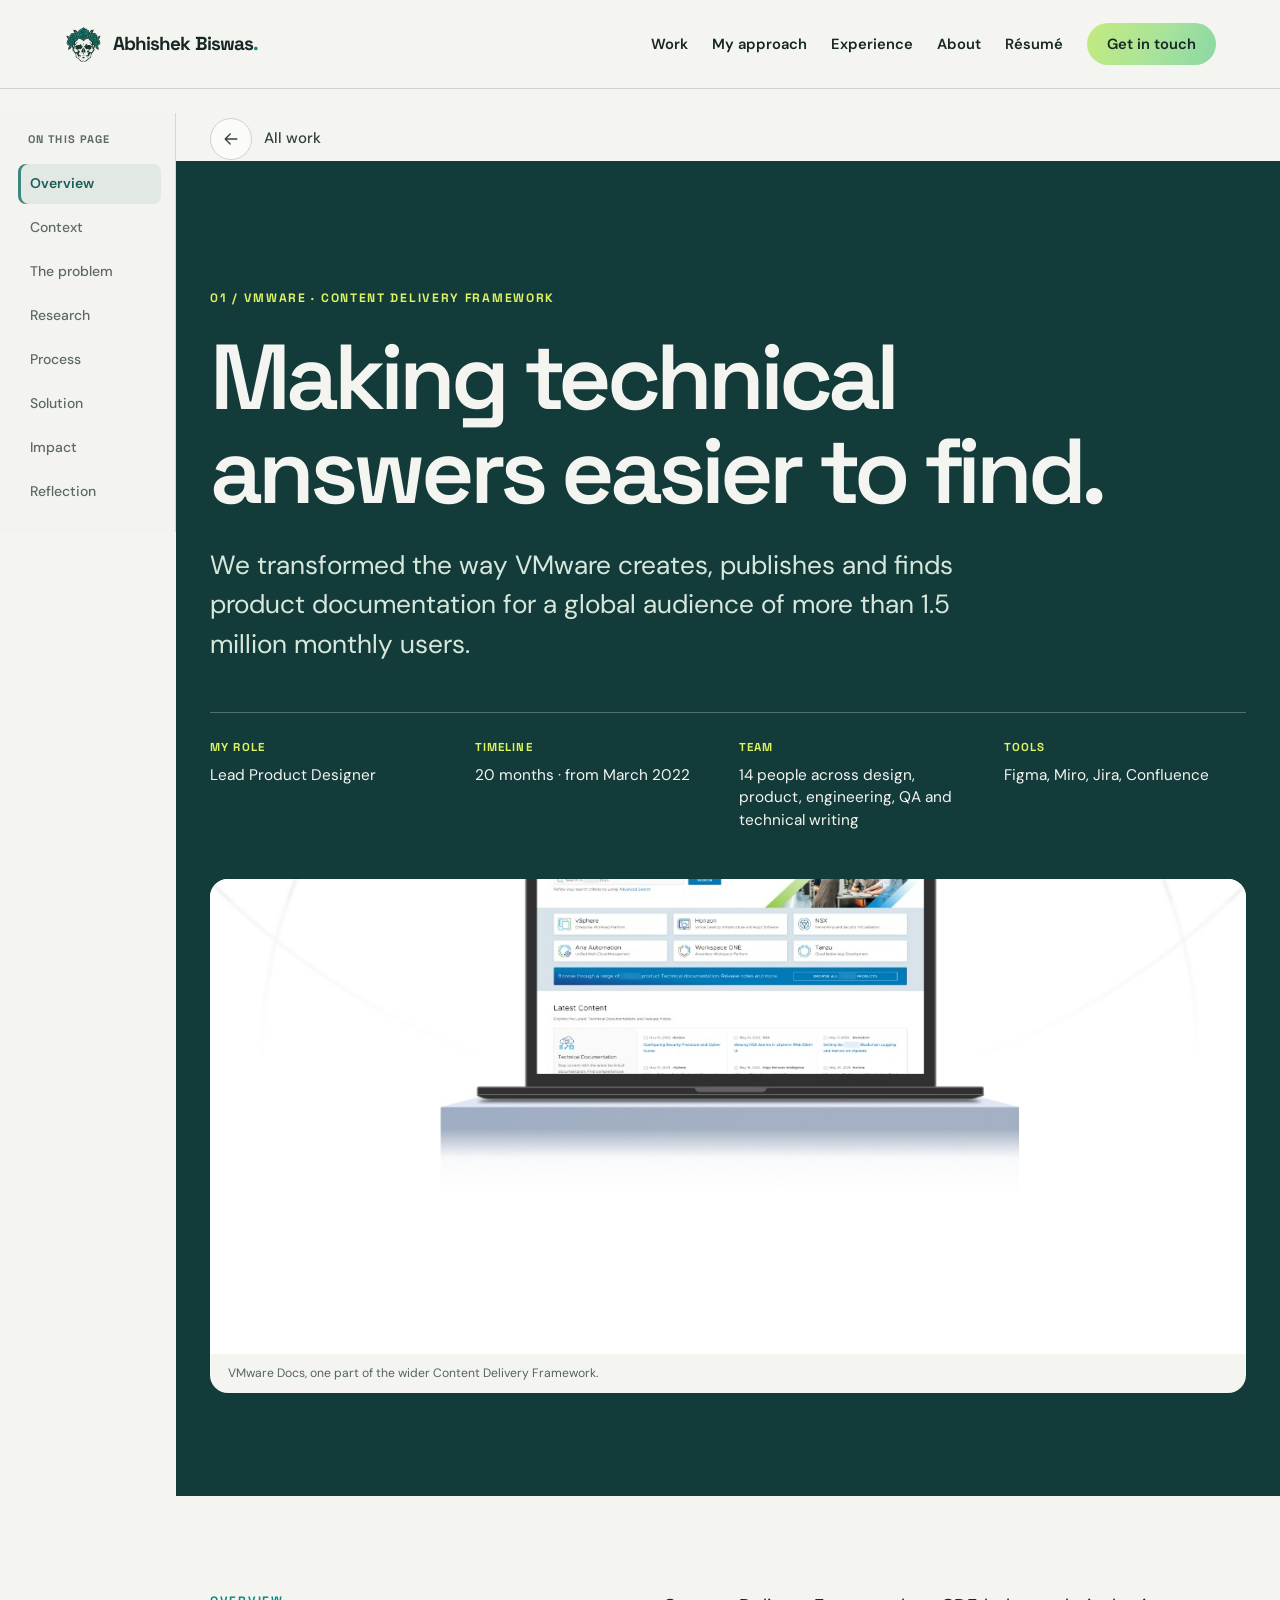
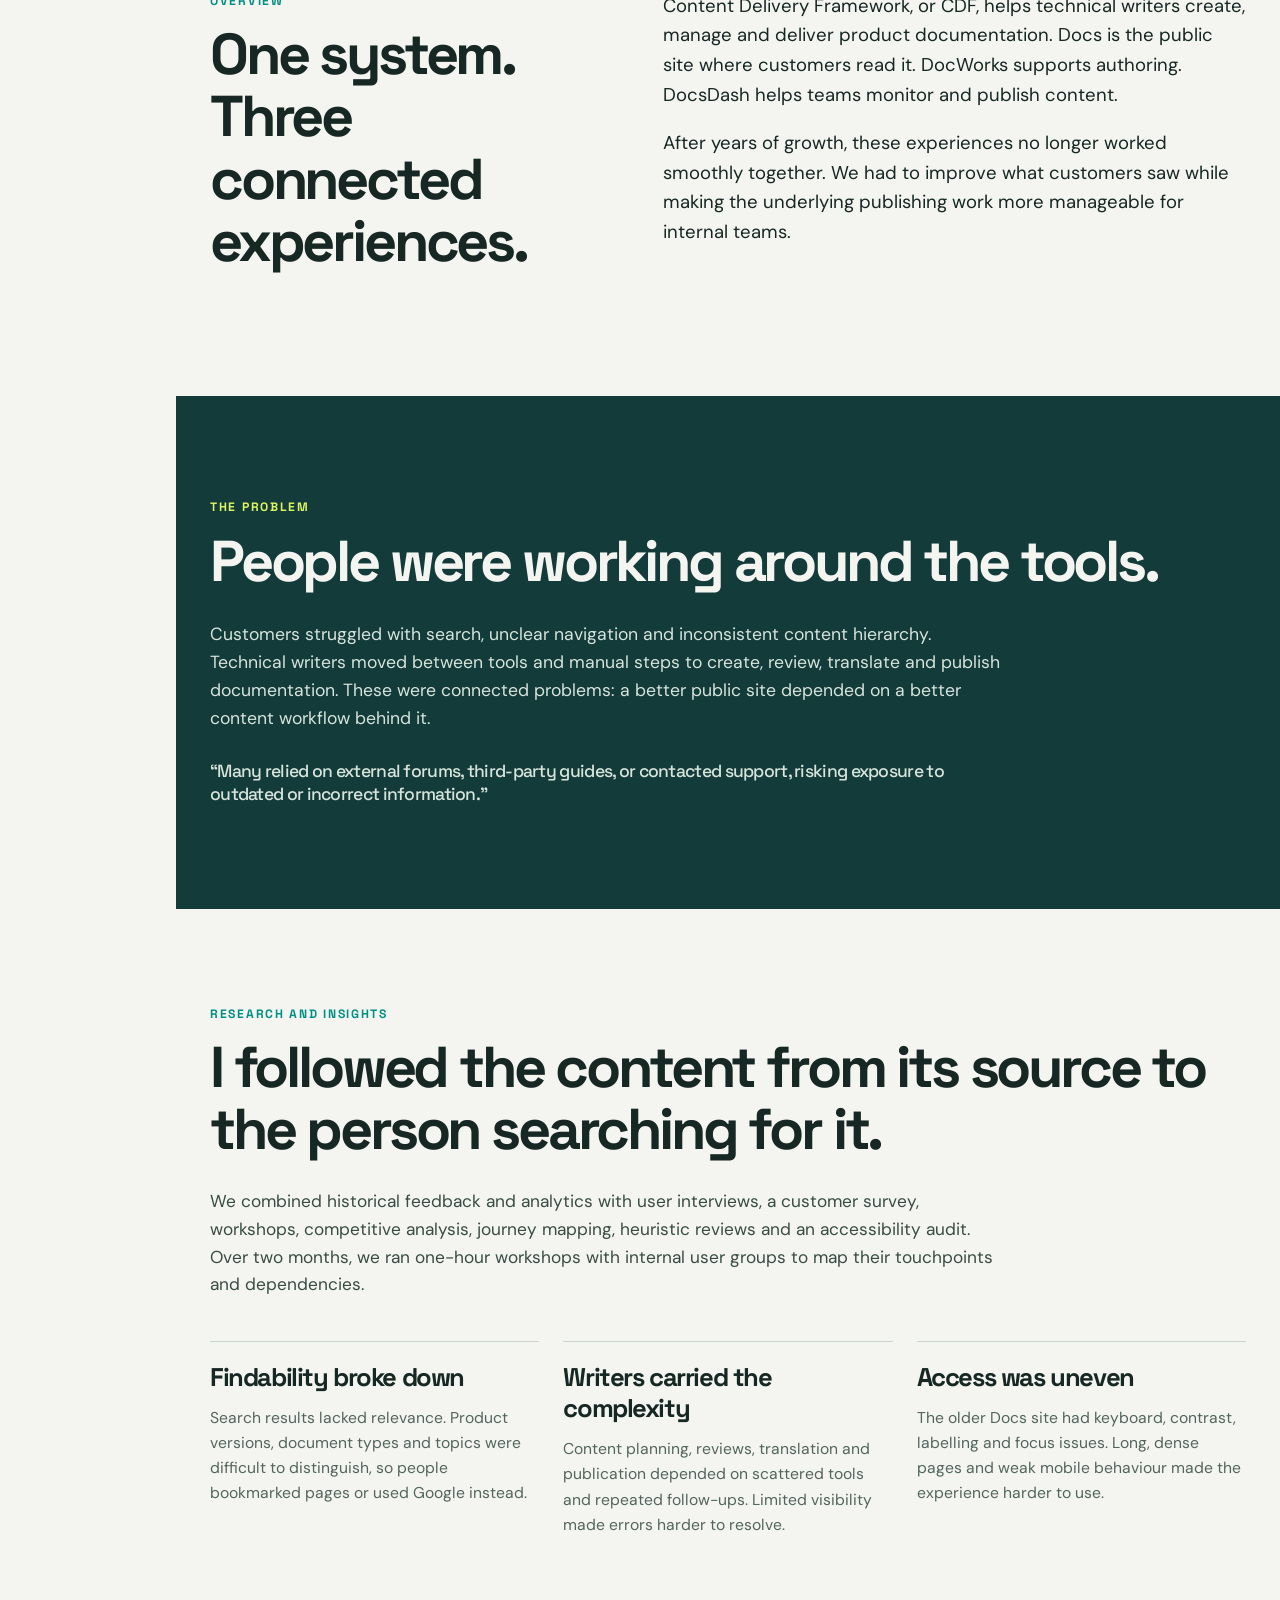
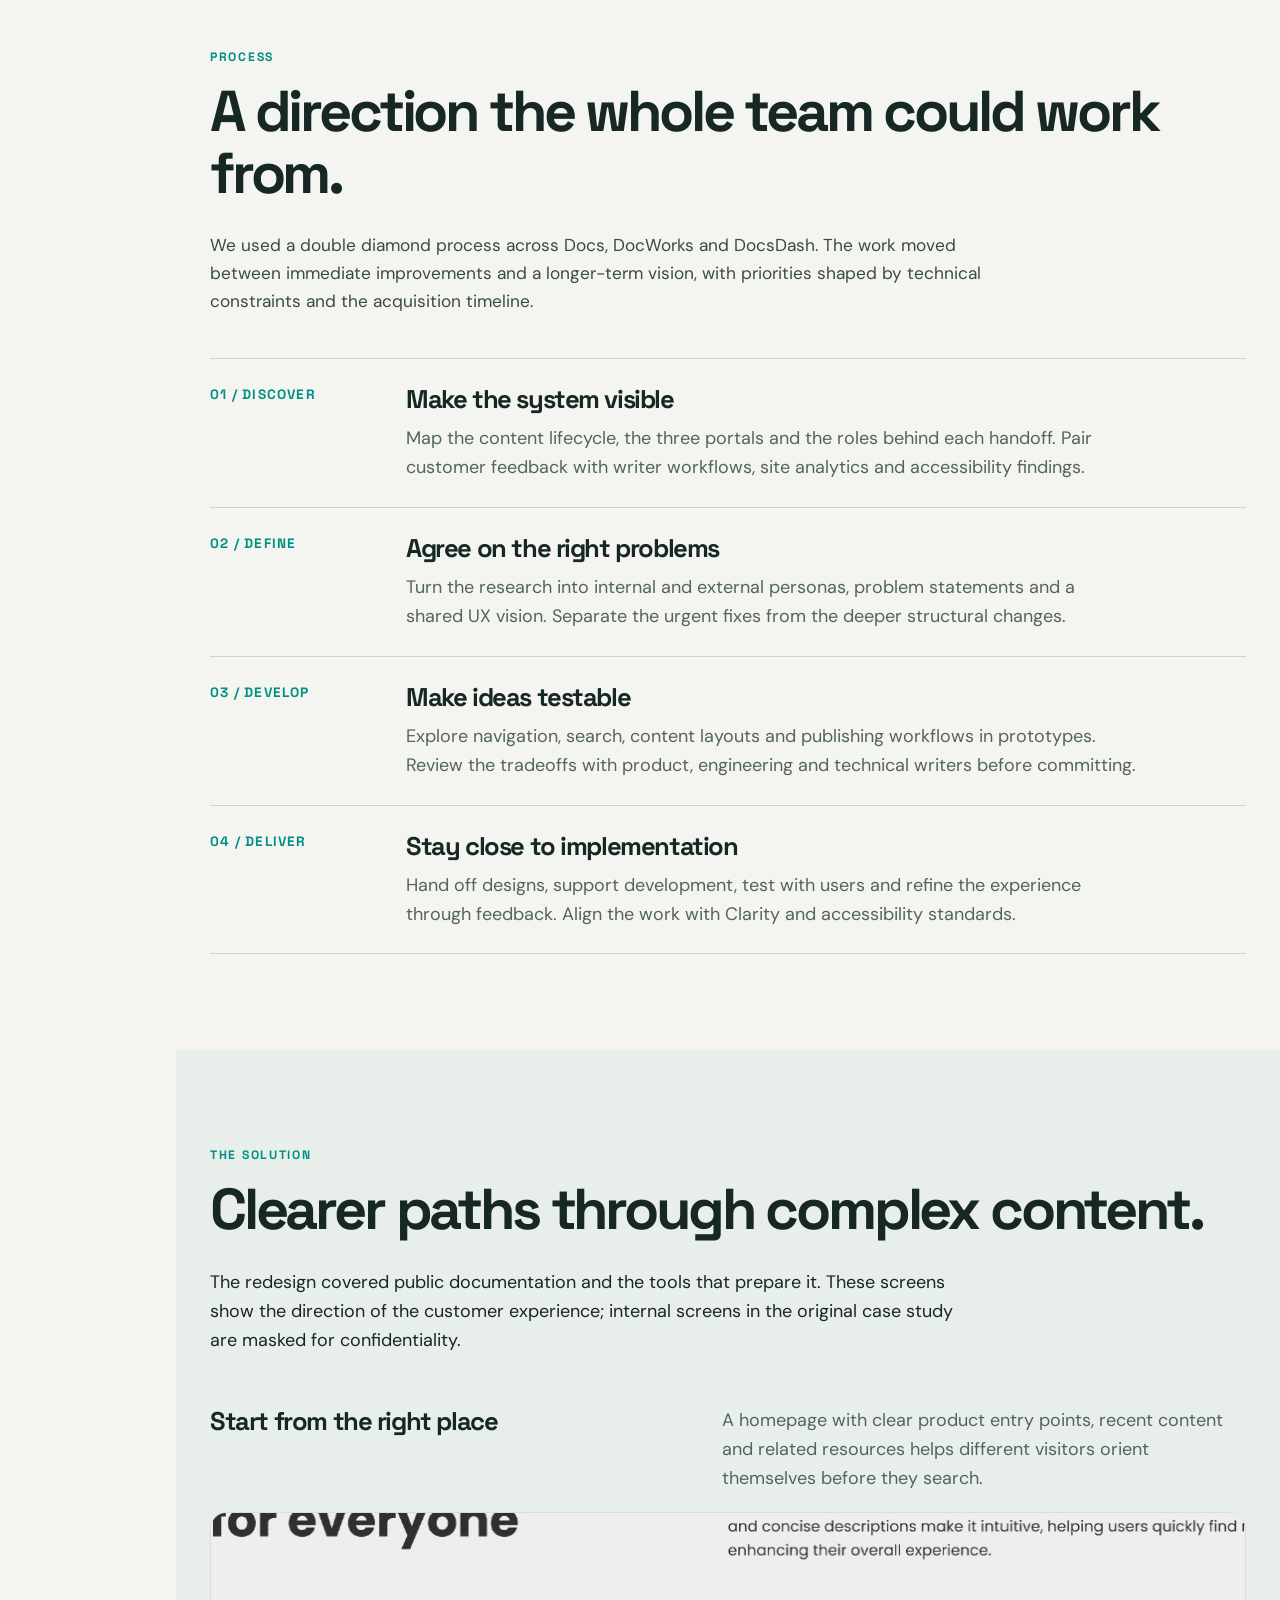
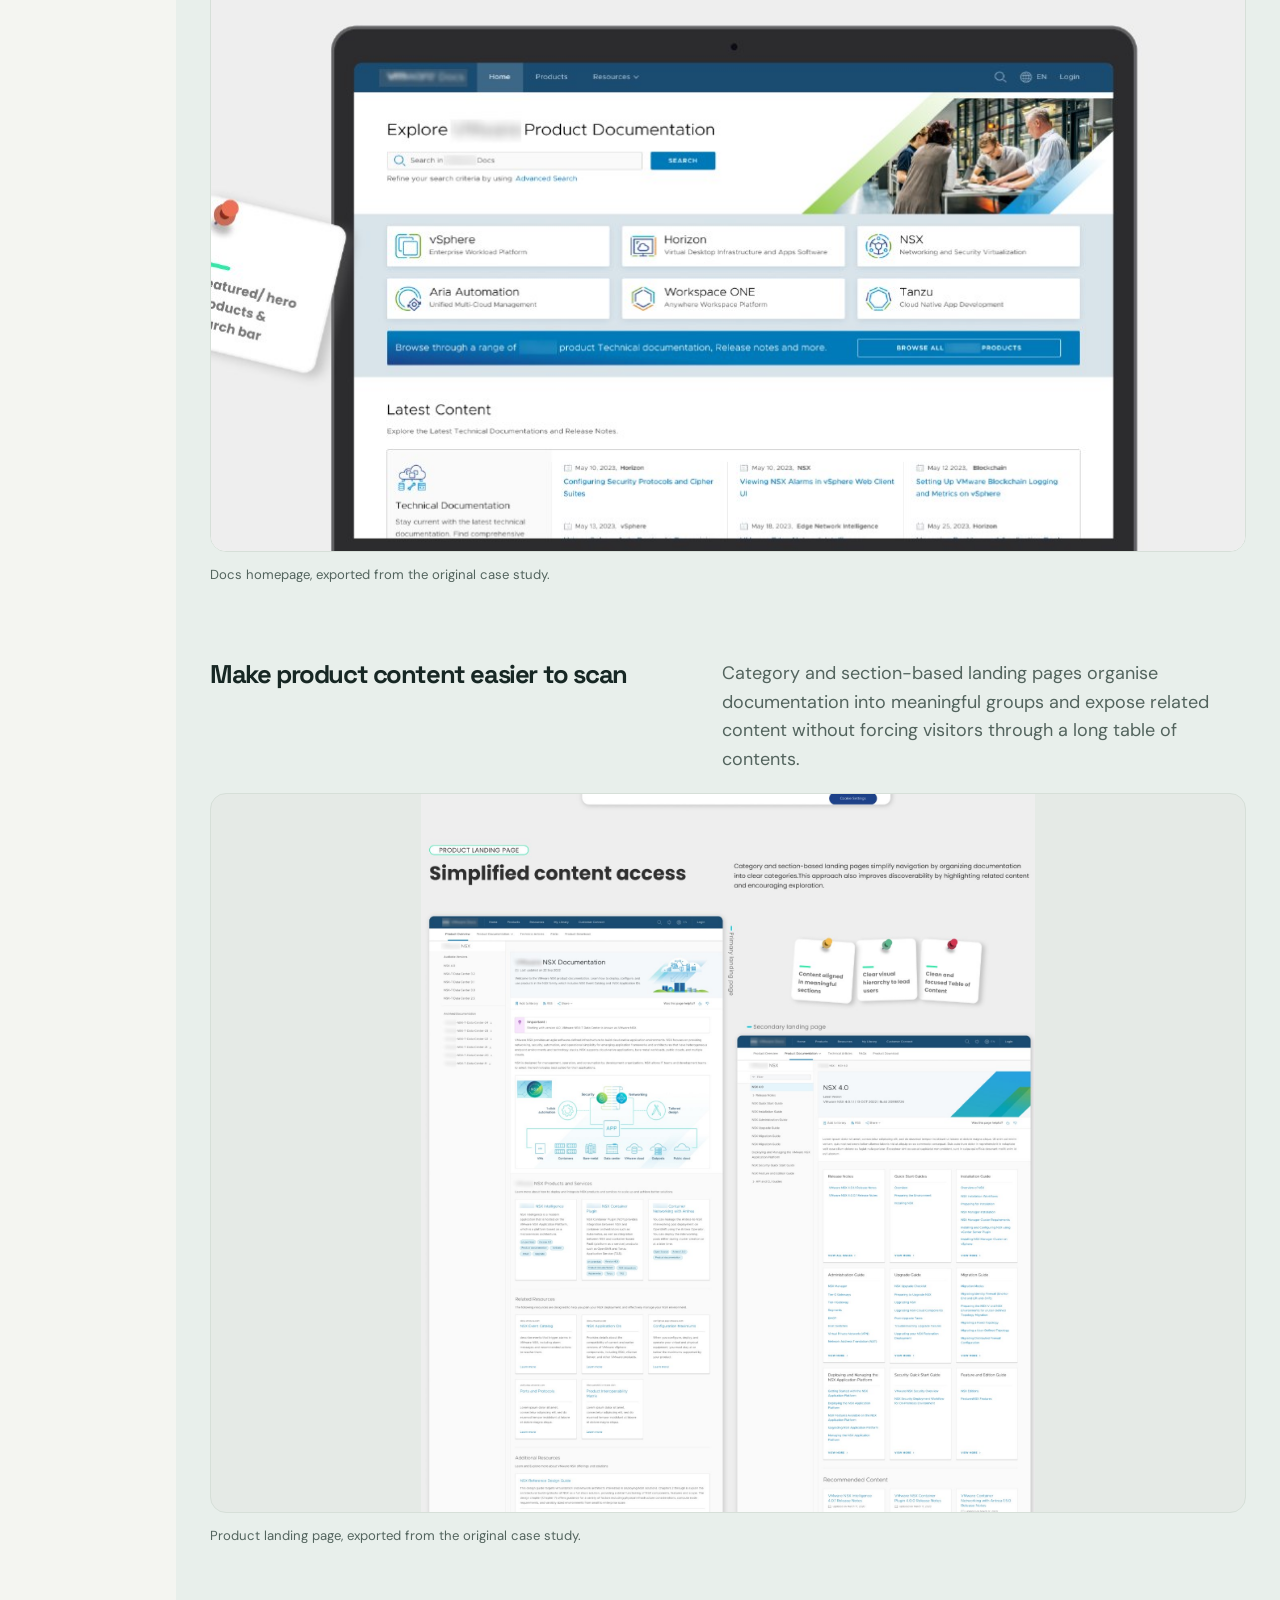
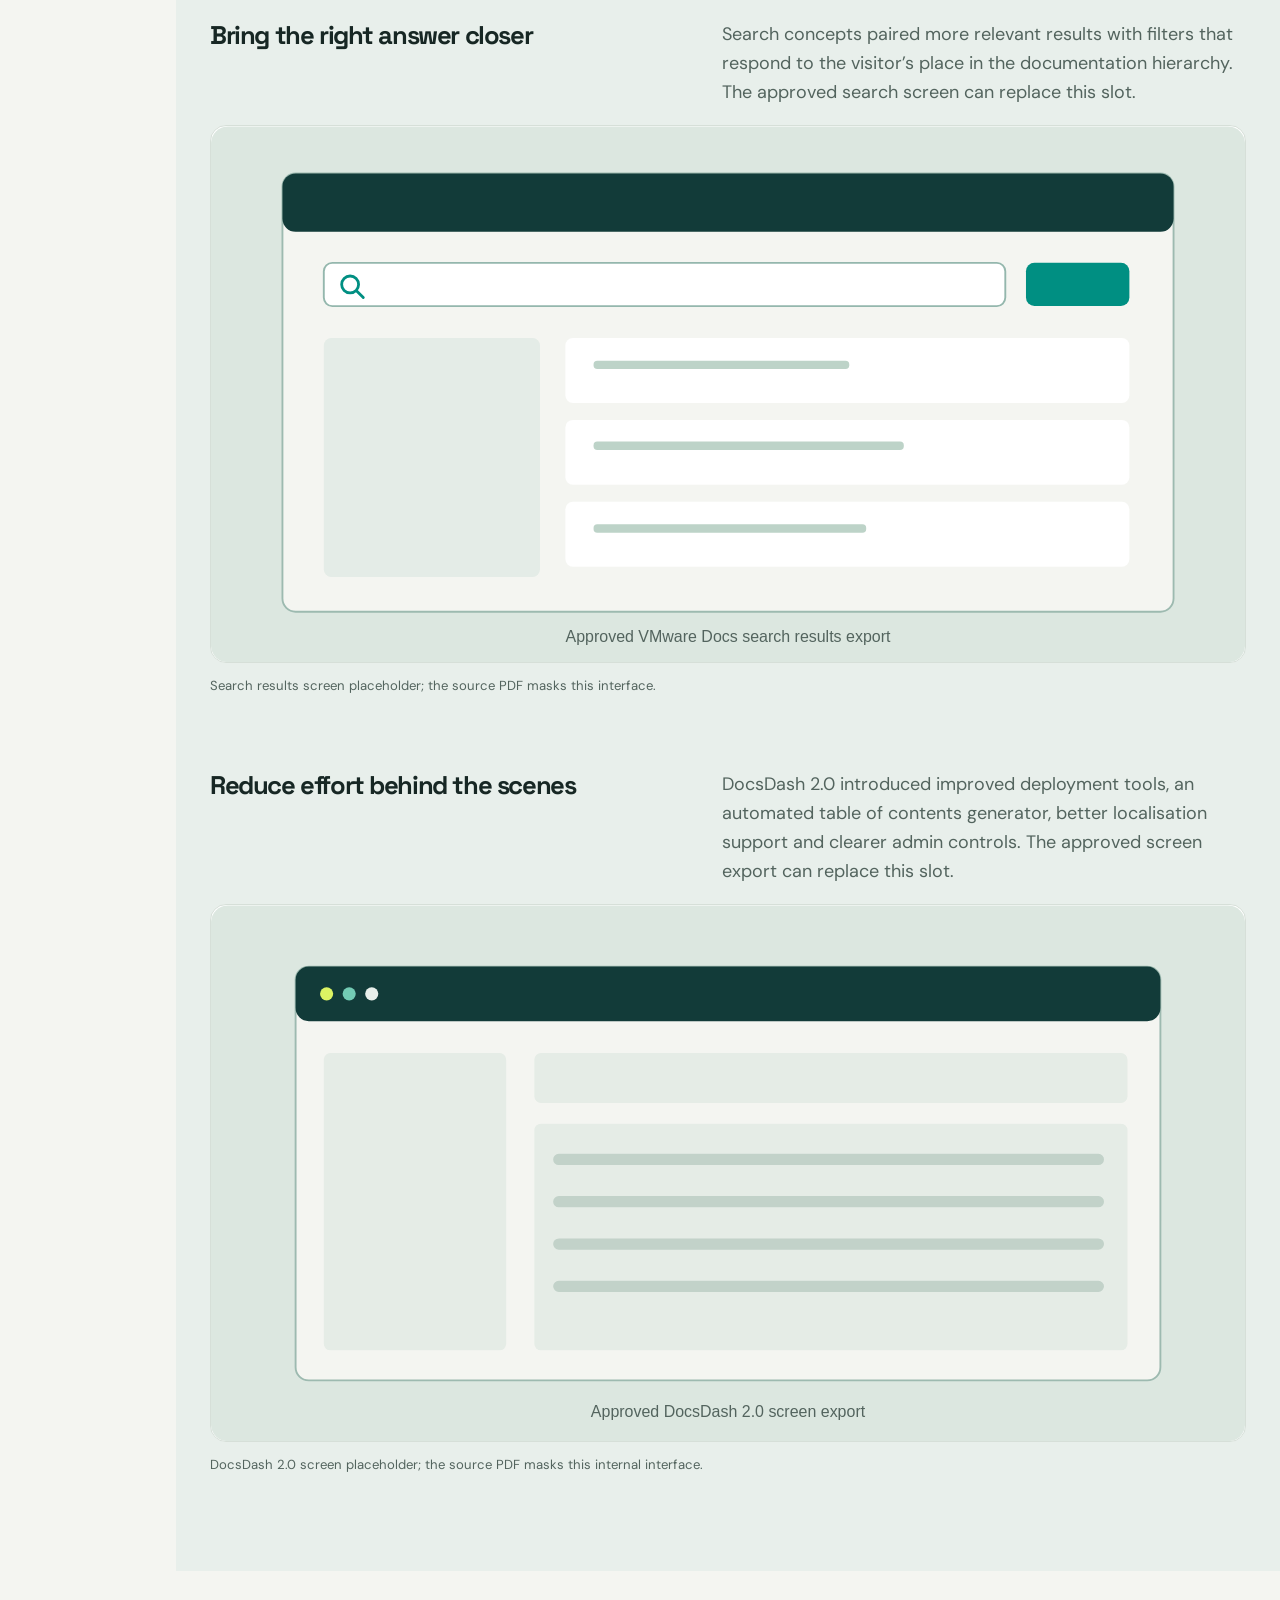
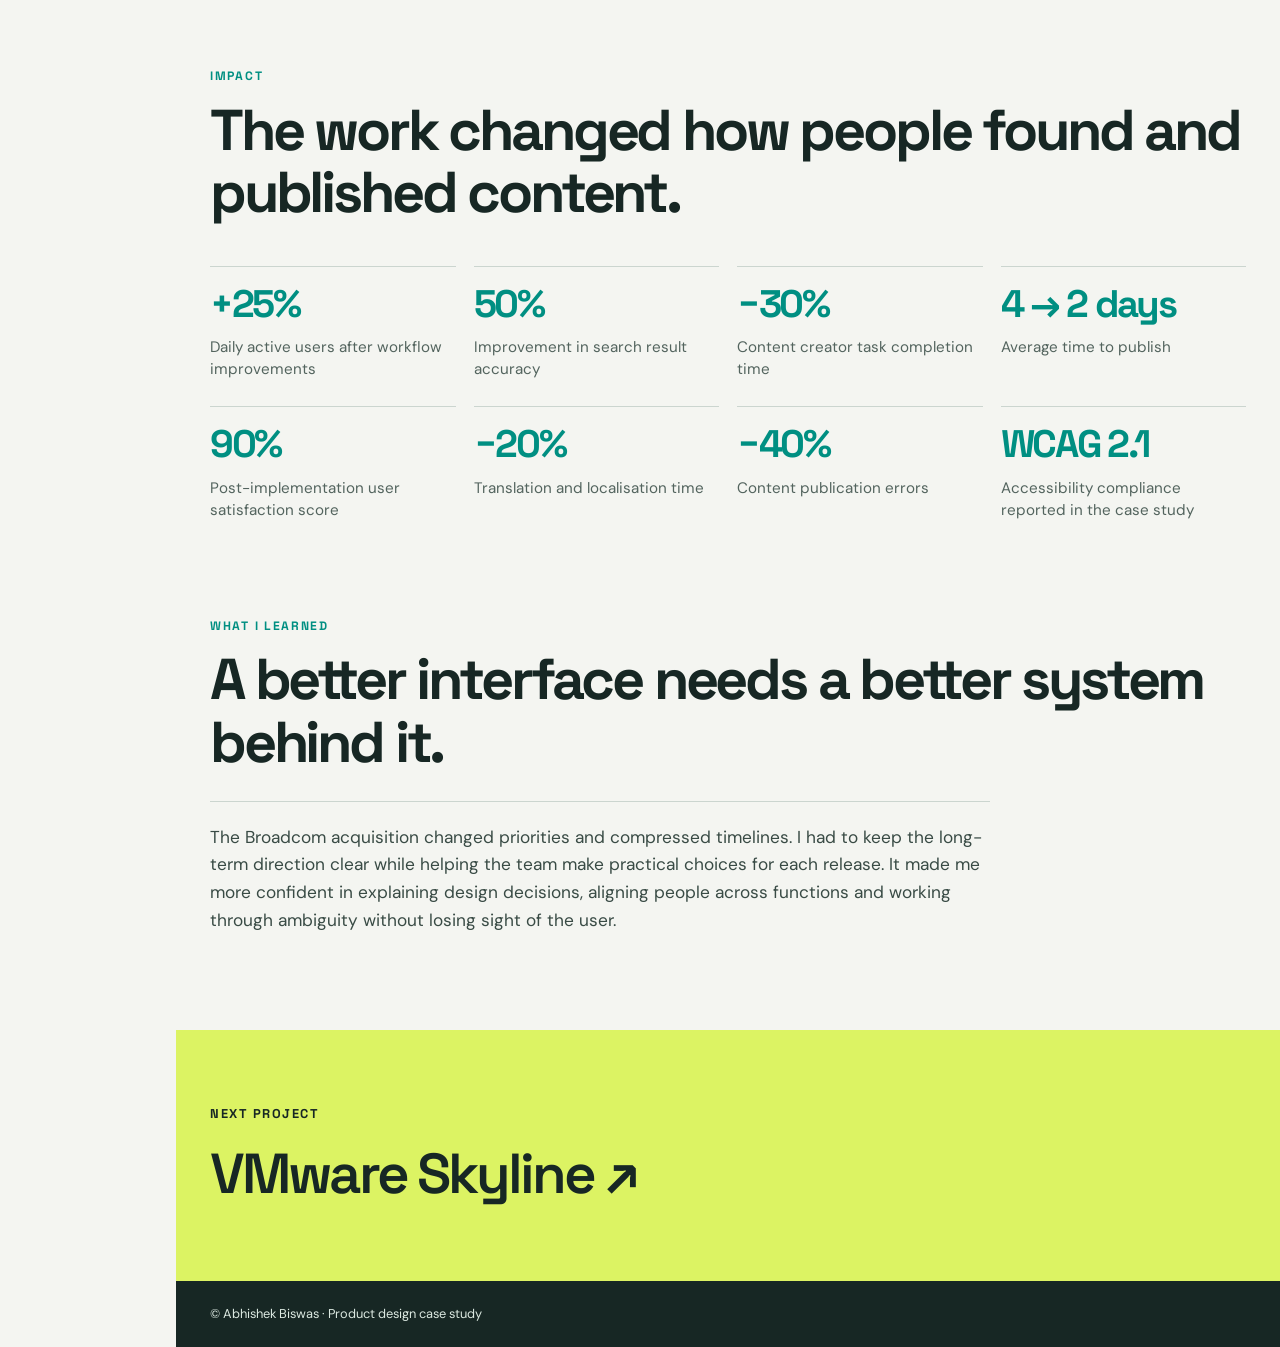
==== 01_VMware_CDF/index.html @ ac3135a7 "hero page steam update" ====
<!doctype html>
<html lang="en">
<head>
  <meta charset="utf-8">
  <meta name="viewport" content="width=device-width, initial-scale=1">
  <meta name="theme-color" content="#123b39">
  <meta name="description" content="Abhishek Biswas's work on VMware's Content Delivery Framework: research, design direction and product experiences for technical documentation.">
  <title>VMware Content Delivery Framework | Abhishek Biswas</title>
  <link rel="preconnect" href="https://fonts.googleapis.com">
  <link rel="preconnect" href="https://fonts.gstatic.com" crossorigin>
  <link href="https://fonts.googleapis.com/css2?family=DM+Sans:wght@400;500;600;700&family=Space+Grotesk:wght@400;500;600;700&display=swap" rel="stylesheet">
  <link rel="stylesheet" href="../shared/base.css">
  <style>
    :root{--text:#172724;--muted:#53645e;--bg:#f4f5f1;--dark:#123b39;--teal:#008f82;--lime:#dcf363;--line:#cbd5cf}
    body{font-family:'DM Sans',sans-serif;color:var(--text)}
    h1,h2,h3,.eyebrow,.meta dt,.metric strong,.next-label{font-family:'Space Grotesk',sans-serif}
    h1,h2,h3{letter-spacing:-.055em}h2{font-size:clamp(2.25rem,4.5vw,4.25rem);line-height:1.08;margin:12px 0 28px}h3{font-size:clamp(1.3rem,2vw,1.65rem);line-height:1.22;margin:0 0 12px}
    a{color:inherit}a:focus-visible{outline:3px solid var(--teal);outline-offset:4px}
    .backbar{position:sticky;top:0;z-index:20;background:rgba(244,245,241,.88);border-bottom:1px solid rgba(23,39,36,.09);backdrop-filter:blur(10px)}
    .backbar .container{height:54px;display:flex;align-items:center}.backbar a{font-size:1.5rem;line-height:1;text-decoration:none;display:inline-grid;place-items:center;width:40px;height:40px;border-radius:50%}.backbar a:hover{background:#e6ebe5}
    .hero{background:var(--dark);color:#f4f5f1;overflow:hidden}.hero .container{padding-top:clamp(74px,10vw,136px);padding-bottom:clamp(64px,8vw,110px)}
    .eyebrow{display:block;color:var(--teal);font-size:.76rem;font-weight:700;letter-spacing:.14em;text-transform:uppercase}.hero .eyebrow{color:var(--lime)}
    .hero h1{font-size:clamp(3.1rem,7.2vw,6.6rem);line-height:1.02;max-width:1000px;margin:22px 0 28px;font-weight:600}
    .hero .lead{font-size:clamp(1.2rem,2.2vw,1.65rem);line-height:1.48;max-width:780px;color:#d7e7dc;margin-bottom:48px}
    .meta{display:grid;grid-template-columns:repeat(4,minmax(0,1fr));gap:22px;border-top:1px solid rgba(244,245,241,.28);padding-top:25px;margin:0 0 48px}
    .meta div{min-width:0}.meta dt{font-size:.72rem;font-weight:700;letter-spacing:.1em;text-transform:uppercase;color:var(--lime);margin-bottom:8px}.meta dd{margin:0;font-size:.96rem;line-height:1.45;color:#f4f5f1}
    .hero-image{margin:0;background:#f4f5f1;border-radius:18px;overflow:hidden}.hero-image img{width:100%;max-height:475px;object-fit:cover;object-position:center 45%}.hero-image figcaption{color:var(--muted);padding:10px 18px;font-size:.76rem}
    .section{padding:0;margin:96px 0}.section + .section{margin-top:96px}.section .container>*:last-child{margin-bottom:0}
    .intro-grid{display:grid;grid-template-columns:minmax(0,1fr) minmax(0,1.55fr);gap:clamp(28px,6vw,90px)}.intro-grid p{font-size:1.16rem;max-width:650px}
    .section-copy{max-width:790px}.section-copy p{font-size:1.08rem;color:#394b45}.section-copy p:last-child{margin-bottom:0}
    .focus-list{display:grid;grid-template-columns:repeat(3,minmax(0,1fr));gap:16px;list-style:none;padding:0;margin:38px 0 0}.focus-list li{border-top:1px solid var(--teal);padding-top:19px;max-width:330px}.focus-list strong{display:block;font-family:'Space Grotesk',sans-serif;font-size:1.1rem;line-height:1.3;margin-bottom:9px}.focus-list span{font-size:.96rem;color:var(--muted)}
    .dark-band{background:var(--dark);color:#f4f5f1}.dark-band .container{padding-top:clamp(72px,8vw,110px);padding-bottom:clamp(72px,8vw,110px)}.dark-band .eyebrow{color:var(--lime)}.dark-band p{color:#d6e4dc;max-width:800px;font-size:1.1rem}
    .quote{font-family:'Space Grotesk',sans-serif;font-size:clamp(1.6rem,3vw,2.5rem);font-weight:500;line-height:1.3;letter-spacing:-.04em;max-width:890px;margin:28px 0 0}
    .research-grid{display:grid;grid-template-columns:repeat(3,minmax(0,1fr));gap:24px;margin-top:42px}.research-grid article{border-top:1px solid var(--line);padding-top:20px}.research-grid p{font-size:.98rem;color:var(--muted)}
    .process-list{list-style:none;padding:0;margin:43px 0 0;border-top:1px solid var(--line)}.process-list li{display:grid;grid-template-columns:170px minmax(0,1fr);gap:26px;padding:25px 0;border-bottom:1px solid var(--line)}.process-list .phase{font-family:'Space Grotesk',sans-serif;font-size:.85rem;font-weight:700;color:var(--teal);text-transform:uppercase;letter-spacing:.09em}.process-list h3{margin-bottom:9px}.process-list p{color:var(--muted);max-width:730px;margin:0}
    .solution{background:#e8efeb;padding:96px 0;margin:96px 0}.solution .container>*:last-child{margin-bottom:0}.solution-intro{max-width:760px}
    .screen{margin:52px 0 0}.screen + .screen{margin-top:74px}.screen img{width:100%;border-radius:16px;border:1px solid #d6dfd8;background:#fff}.screen .screen-copy{display:grid;grid-template-columns:minmax(0,1fr) minmax(0,1.1fr);gap:36px;align-items:start;margin-bottom:19px}.screen .screen-copy p{color:var(--muted);margin:0}.screen figcaption{font-size:.82rem;color:var(--muted);margin-top:12px}.screen .screen-art{max-height:640px;object-fit:cover;object-position:center top}.screen .screen-art.tall{max-height:720px;object-fit:contain;background:#e5eae6}
    .metrics{display:grid;grid-template-columns:repeat(4,minmax(0,1fr));gap:26px 18px;margin:43px 0 0}.metric{border-top:1px solid var(--line);padding-top:18px}.metric strong{display:block;font-size:clamp(2rem,3vw,3rem);line-height:1;color:var(--teal);letter-spacing:-.06em;margin-bottom:13px}.metric span{display:block;font-size:.95rem;line-height:1.45;color:var(--muted)}
    .learning{border-top:1px solid var(--line);padding-top:22px;max-width:780px}.learning p{font-size:1.08rem;color:#394b45}
    .next{background:var(--lime);margin-top:96px}.next .container{padding-top:68px;padding-bottom:74px}.next-label{font-size:.8rem;letter-spacing:.12em;text-transform:uppercase;font-weight:700}.next a{display:inline-block;font-family:'Space Grotesk',sans-serif;font-size:clamp(2rem,4.4vw,4rem);font-weight:600;line-height:1.15;letter-spacing:-.055em;text-decoration:none;margin-top:15px}.next a:hover{text-decoration:underline;text-decoration-thickness:2px;text-underline-offset:7px}
    footer{background:var(--text);color:#dce9e1;font-size:.8rem}footer .container{padding-top:23px;padding-bottom:23px}
    @media(max-width:700px){.meta{grid-template-columns:repeat(2,minmax(0,1fr));gap:23px 16px}.intro-grid,.screen .screen-copy{grid-template-columns:1fr;gap:10px}.focus-list,.research-grid,.metrics{grid-template-columns:1fr 1fr}.section,.section + .section{margin:56px 0}.solution{padding:56px 0;margin:56px 0}.screen{margin-top:36px}.screen + .screen{margin-top:56px}.process-list li{grid-template-columns:1fr;gap:5px}.next{margin-top:56px}}
    @media(max-width:480px){.meta,.focus-list,.research-grid,.metrics{grid-template-columns:1fr}.hero h1{font-size:clamp(2.75rem,13vw,4rem)}.hero-image img{height:280px;object-fit:cover}.screen .screen-art,.screen .screen-art.tall{max-height:540px;object-fit:contain}.screen figcaption{line-height:1.45}}
  </style>
<link rel="stylesheet" href="../shared/navigation.css">
<script src="../shared/navigation.js" defer></script>
<link rel="stylesheet" href="../shared/case-navigation.css?v=158">
<script src="../shared/case-navigation.js?v=158" defer></script>
</head>
<body class="has-case-navigation">
  <header class="portfolio-header"><div class="portfolio-header-inner"><a class="portfolio-brand" href="../index.html" aria-label="Abhishek Biswas, home"><img src="../brand-mark.svg?v=2" alt="" width="39" height="39"><span>Abhishek Biswas<b>.</b></span></a><nav class="portfolio-nav" aria-label="Main navigation"><div class="portfolio-menu" id="portfolio-menu"><a href="../index.html#work">Work</a><a href="../index.html#process">My approach</a><a href="../index.html#experience">Experience</a><a href="../index.html#about">About</a><a href="../resume/" target="_blank" rel="noopener noreferrer">Résumé</a></div><a class="portfolio-contact" href="../index.html#contact">Get in touch</a><button class="portfolio-menu-toggle" type="button" aria-expanded="false" aria-controls="portfolio-menu" aria-label="Open navigation menu"><svg width="22" height="22" viewBox="0 0 24 24" fill="none" stroke="currentColor" stroke-width="1.6" stroke-linecap="round" aria-hidden="true"><path class="menu-lines" d="M4 7h16M4 12h16M4 17h16"/><path class="menu-close" d="m6 6 12 12M18 6 6 18"/></svg></button></nav></div></header><nav class="case-navigation" aria-label="Case study sections"><span class="case-navigation-label">On this page</span><div class="case-navigation-links"><a href="#case-overview" aria-current="location">Overview</a><a href="#overview">Context</a><a href="#problem">The problem</a><a href="#research">Research</a><a href="#process">Process</a><a href="#solution">Solution</a><a href="#impact">Impact</a><a href="#learning">Reflection</a></div></nav><div class="case-page"><div class="portfolio-back-row"><a class="portfolio-back" href="../index.html#work"><span class="portfolio-back-icon"><svg width="20" height="20" viewBox="0 0 24 24" fill="none" stroke="currentColor" stroke-width="1.6" stroke-linecap="round" stroke-linejoin="round" aria-hidden="true"><path d="M19 12H5m6-6-6 6 6 6"/></svg></span><span>All work</span></a></div>
  <main id="case-overview">
    <div class="hero band"><div class="container">
      <span class="eyebrow">01 / VMware · Content Delivery Framework</span>
      <h1>Making technical answers easier to find.</h1>
      <p class="lead">We transformed the way VMware creates, publishes and finds product documentation for a global audience of more than 1.5 million monthly users.</p>
      <dl class="meta">
        <div><dt>My role</dt><dd>Lead Product Designer</dd></div>
        <div><dt>Timeline</dt><dd>20 months · from March 2022</dd></div>
        <div><dt>Team</dt><dd>14 people across design, product, engineering, QA and technical writing</dd></div>
        <div><dt>Tools</dt><dd>Figma, Miro, Jira, Confluence</dd></div>
      </dl>
      <figure class="hero-image"><img src="images/cdf-hero.jpg" alt="VMware Docs homepage shown on a laptop" width="1228" height="620"><figcaption>VMware Docs, one part of the wider Content Delivery Framework.</figcaption></figure>
    </div></div>

    <section class="section" aria-labelledby="overview"><div class="container intro-grid"><div><span class="eyebrow">Overview</span><h2 id="overview">One system. Three connected experiences.</h2></div><div><p>Content Delivery Framework, or CDF, helps technical writers create, manage and deliver product documentation. Docs is the public site where customers read it. DocWorks supports authoring. DocsDash helps teams monitor and publish content.</p><p>After years of growth, these experiences no longer worked smoothly together. We had to improve what customers saw while making the underlying publishing work more manageable for internal teams.</p></div></div></section>

    <section class="dark-band band" aria-labelledby="problem"><div class="container"><span class="eyebrow">The problem</span><h2 id="problem">People were working around the tools.</h2><p>Customers struggled with search, unclear navigation and inconsistent content hierarchy. Technical writers moved between tools and manual steps to create, review, translate and publish documentation. These were connected problems: a better public site depended on a better content workflow behind it.</p><p class="quote">“Many relied on external forums, third-party guides, or contacted support, risking exposure to outdated or incorrect information.”</p></div></section>

    <section class="section" aria-labelledby="research"><div class="container"><span class="eyebrow">Research and insights</span><h2 id="research">I followed the content from its source to the person searching for it.</h2><div class="section-copy"><p>We combined historical feedback and analytics with user interviews, a customer survey, workshops, competitive analysis, journey mapping, heuristic reviews and an accessibility audit. Over two months, we ran one-hour workshops with internal user groups to map their touchpoints and dependencies.</p></div><div class="research-grid">
      <article><h3>Findability broke down</h3><p>Search results lacked relevance. Product versions, document types and topics were difficult to distinguish, so people bookmarked pages or used Google instead.</p></article>
      <article><h3>Writers carried the complexity</h3><p>Content planning, reviews, translation and publication depended on scattered tools and repeated follow-ups. Limited visibility made errors harder to resolve.</p></article>
      <article><h3>Access was uneven</h3><p>The older Docs site had keyboard, contrast, labelling and focus issues. Long, dense pages and weak mobile behaviour made the experience harder to use.</p></article>
    </div></div></section>

    <section class="section" aria-labelledby="process"><div class="container"><span class="eyebrow">Process</span><h2 id="process">A direction the whole team could work from.</h2><div class="section-copy"><p>We used a double diamond process across Docs, DocWorks and DocsDash. The work moved between immediate improvements and a longer-term vision, with priorities shaped by technical constraints and the acquisition timeline.</p></div><ol class="process-list">
      <li><span class="phase">01 / Discover</span><div><h3>Make the system visible</h3><p>Map the content lifecycle, the three portals and the roles behind each handoff. Pair customer feedback with writer workflows, site analytics and accessibility findings.</p></div></li>
      <li><span class="phase">02 / Define</span><div><h3>Agree on the right problems</h3><p>Turn the research into internal and external personas, problem statements and a shared UX vision. Separate the urgent fixes from the deeper structural changes.</p></div></li>
      <li><span class="phase">03 / Develop</span><div><h3>Make ideas testable</h3><p>Explore navigation, search, content layouts and publishing workflows in prototypes. Review the tradeoffs with product, engineering and technical writers before committing.</p></div></li>
      <li><span class="phase">04 / Deliver</span><div><h3>Stay close to implementation</h3><p>Hand off designs, support development, test with users and refine the experience through feedback. Align the work with Clarity and accessibility standards.</p></div></li>
    </ol></div></section>

    <section class="solution band" aria-labelledby="solution"><div class="container"><span class="eyebrow">The solution</span><h2 id="solution">Clearer paths through complex content.</h2><p class="solution-intro">The redesign covered public documentation and the tools that prepare it. These screens show the direction of the customer experience; internal screens in the original case study are masked for confidentiality.</p>
      <figure class="screen"><div class="screen-copy"><h3>Start from the right place</h3><p>A homepage with clear product entry points, recent content and related resources helps different visitors orient themselves before they search.</p></div><img class="screen-art" src="images/cdf-docs-homepage.jpg" alt="VMware Docs homepage with search, product entry points, latest content and resources" width="1040" height="1780" loading="lazy"><figcaption>Docs homepage, exported from the original case study.</figcaption></figure>
      <figure class="screen"><div class="screen-copy"><h3>Make product content easier to scan</h3><p>Category and section-based landing pages organise documentation into meaningful groups and expose related content without forcing visitors through a long table of contents.</p></div><img class="screen-art tall" src="images/cdf-product-landing.jpg" alt="VMware Docs product landing page with structured documentation categories" width="1520" height="1780" loading="lazy"><figcaption>Product landing page, exported from the original case study.</figcaption></figure>
      <figure class="screen"><div class="screen-copy"><h3>Bring the right answer closer</h3><p>Search concepts paired more relevant results with filters that respond to the visitor’s place in the documentation hierarchy. The approved search screen can replace this slot.</p></div><img class="screen-art" src="images/cdf-search-placeholder.svg" alt="Placeholder for approved VMware Docs search results screen" width="1100" height="570" loading="lazy"><figcaption>Search results screen placeholder; the source PDF masks this interface.</figcaption></figure>
      <figure class="screen"><div class="screen-copy"><h3>Reduce effort behind the scenes</h3><p>DocsDash 2.0 introduced improved deployment tools, an automated table of contents generator, better localisation support and clearer admin controls. The approved screen export can replace this slot.</p></div><img class="screen-art" src="images/cdf-docsdash-placeholder.svg" alt="Placeholder for approved DocsDash 2.0 publishing screen" width="1100" height="570" loading="lazy"><figcaption>DocsDash 2.0 screen placeholder; the source PDF masks this internal interface.</figcaption></figure>
    </div></section>

    <section class="section" aria-labelledby="impact"><div class="container"><span class="eyebrow">Impact</span><h2 id="impact">The work changed how people found and published content.</h2><div class="metrics">
      <div class="metric"><strong>+25%</strong><span>Daily active users after workflow improvements</span></div>
      <div class="metric"><strong>50%</strong><span>Improvement in search result accuracy</span></div>
      <div class="metric"><strong>−30%</strong><span>Content creator task completion time</span></div>
      <div class="metric"><strong>4 → 2 days</strong><span>Average time to publish</span></div>
      <div class="metric"><strong>90%</strong><span>Post-implementation user satisfaction score</span></div>
      <div class="metric"><strong>−20%</strong><span>Translation and localisation time</span></div>
      <div class="metric"><strong>−40%</strong><span>Content publication errors</span></div>
      <div class="metric"><strong>WCAG 2.1</strong><span>Accessibility compliance reported in the case study</span></div>
    </div></div></section>

    <section class="section" aria-labelledby="learning"><div class="container"><span class="eyebrow">What I learned</span><h2 id="learning">A better interface needs a better system behind it.</h2><div class="learning"><p>The Broadcom acquisition changed priorities and compressed timelines. I had to keep the long-term direction clear while helping the team make practical choices for each release. It made me more confident in explaining design decisions, aligning people across functions and working through ambiguity without losing sight of the user.</p></div></div></section>
    <div class="next band"><div class="container"><span class="next-label">Next project</span><br><a href="../vmware-skyline/index.html">VMware Skyline <span aria-hidden="true">↗</span></a></div></div>
  </main>
  <footer><div class="container">© Abhishek Biswas · Product design case study</div></footer>
</div><!-- case-page -->
</body>
</html>
---- shared/base.css ----
/* Shared layout for all four case-study pages */
*, *::before, *::after { box-sizing: border-box; }

:root {
  --content-max: 1100px;
  --pad-x: 32px;
  --section-gap: 96px;
  --text: #1a1a1a;
  --muted: #5c5c5c;
  --bg: #ffffff;
}

html, body { margin: 0; overflow-x: hidden; }
body {
  font-family: "Inter", system-ui, -apple-system, "Segoe UI", Roboto, sans-serif;
  font-size: 18px;
  line-height: 1.6;
  color: var(--text);
  background: var(--bg);
}

/* The ONE container every section uses: identical left/right padding */
.container {
  width: 100%;
  max-width: var(--content-max);
  margin: 0 auto;
  padding-left: var(--pad-x);
  padding-right: var(--pad-x);
}

/* Sections and full-width bands keep the same inner padding via .container */
.section { padding: calc(var(--section-gap) / 2) 0; }
.section + .section { margin-top: calc(var(--section-gap) / 2); }
.band { width: 100%; }

img, video { max-width: 100%; height: auto; display: block; }
h1, h2, h3 { line-height: 1.2; }
p { margin: 0 0 1em; }

@media (max-width: 600px) {
  :root { --pad-x: 18px; --section-gap: 56px; }
  body { font-size: 16px; }
}

/* Usage:
<section class="section">
  <div class="container"> ...content... </div>
</section>
*/
---- shared/navigation.css ----
/* Shared navigation across the portfolio and case studies. */
.portfolio-header{position:sticky;top:0;z-index:50;width:100%;padding:0;background:rgba(244,245,241,.96);border:0;border-bottom:1px solid #cbd5cf;backdrop-filter:blur(12px);-webkit-backdrop-filter:blur(12px);transition:transform .26s ease}
.portfolio-header.is-hidden{transform:translateY(-100%)}
.portfolio-header-inner{box-sizing:border-box;max-width:1440px;min-height:88px;margin:0 auto;padding:0 clamp(22px,5vw,80px);display:flex;align-items:center;justify-content:space-between;gap:28px}
.portfolio-header .portfolio-brand{display:inline-flex;align-items:center;gap:10px;flex-shrink:0;color:#172724;font:700 1.18rem/1.3 'Space Grotesk',system-ui,sans-serif;letter-spacing:-.05em;white-space:nowrap;text-decoration:none}
.portfolio-brand img{display:block;width:39px;height:39px;object-fit:contain}.portfolio-brand b{color:#008f82}
.portfolio-header .portfolio-nav{display:flex;align-items:center;gap:24px;margin:0;padding:0}
.portfolio-header .portfolio-nav a{color:#172724;font:600 .92rem/1.4 'DM Sans',system-ui,sans-serif;text-decoration:none;white-space:nowrap;letter-spacing:0}
.portfolio-header .portfolio-nav a:hover{color:#008f82}
.portfolio-header .portfolio-nav .portfolio-contact{display:inline-flex;align-items:center;justify-content:center;border:0;border-radius:100px;padding:11px 20px;background:linear-gradient(115deg,#dcf363 0%,#a9e39a 52%,#68cbb0 100%);background-size:200% 200%;background-position:50% 50%;animation:contact-gradient-drift 4s ease-in-out infinite alternate;transition:filter .2s ease}
@keyframes contact-gradient-drift{from{background-position:0% 50%}to{background-position:100% 50%}}
/* Carry the navigation gradient into the homepage contact section. */
#contact.contact{min-height:100vh;min-height:100dvh;scroll-margin-top:0;background:linear-gradient(115deg,#dcf363 0%,#a9e39a 52%,#68cbb0 100%);background-size:200% 200%;background-position:50% 50%;animation:contact-gradient-drift 6s ease-in-out infinite alternate}
#contact.contact .section-label{color:#123b39}
.portfolio-header .portfolio-nav .portfolio-contact:hover{color:#172724;filter:brightness(.96)}
.portfolio-header a:focus-visible,.portfolio-back:focus-visible{outline:3px solid #008f82;outline-offset:5px}
.portfolio-back-row{max-width:1100px;margin:0 auto;padding:28px 32px 0}
.portfolio-back{display:inline-flex;align-items:center;gap:12px;min-height:44px;color:#34403c;text-decoration:none;font:500 .94rem/1.4 'DM Sans',system-ui,sans-serif}
.portfolio-back-icon{display:grid;place-items:center;width:42px;height:42px;border:1px solid #cbd5cf;border-radius:50%;background:rgba(255,255,255,.65);transition:background .2s,border-color .2s,transform .2s}
.portfolio-back:hover{color:#00796e;text-decoration:none}.portfolio-back:hover .portfolio-back-icon{background:#e0ece7;border-color:#91b6a8;transform:translateX(-3px)}
.visual-case .hero{padding-top:36px}
.career-scroll .career-list>li:nth-child(odd){background:#eceeeb;border-top-color:#bfcac3}
.career-scroll .career-list>li:nth-child(even){background:#dfede5;border-top-color:#b1ccbc}

.portfolio-header .portfolio-menu{display:flex;align-items:center;gap:24px}
.portfolio-menu-toggle{display:none;align-items:center;justify-content:center;flex:none;width:40px;height:40px;padding:0;border:0;border-radius:50%;background:transparent;color:#172724;cursor:pointer}
.portfolio-menu-toggle:hover{background:#e0ece7}.portfolio-menu-toggle:focus-visible{outline:3px solid #008f82;outline-offset:3px}
.portfolio-menu-toggle svg{display:block}.menu-close{display:none}.portfolio-header.menu-open .menu-lines{display:none}.portfolio-header.menu-open .menu-close{display:block}
.portfolio-header.menu-open,.portfolio-header:focus-within{transform:none}
.portfolio-scroll-top{position:fixed;right:clamp(16px,3vw,36px);bottom:calc(18px + env(safe-area-inset-bottom));z-index:60;display:grid;place-items:center;width:44px;height:44px;padding:0;border:1px solid rgba(220,243,99,.35);border-radius:50%;background:rgba(23,39,36,.9);color:#dcf363;box-shadow:0 7px 22px rgba(23,39,36,.18);backdrop-filter:blur(8px);-webkit-backdrop-filter:blur(8px);cursor:pointer;opacity:0;visibility:hidden;transform:translateY(10px);transition:opacity .2s ease,transform .2s ease,visibility .2s ease,background .2s ease}
.portfolio-scroll-top.is-visible{opacity:1;visibility:visible;transform:translateY(0)}
.portfolio-scroll-top:hover{background:#0d574e;transform:translateY(-3px)}
.portfolio-scroll-top:focus-visible{outline:3px solid #008f82;outline-offset:3px}
.portfolio-scroll-top svg{display:block}
#work,#process,#experience,#about,#contact{scroll-margin-top:100px}
@media(max-width:1100px){
 .portfolio-header-inner{min-height:72px;padding:0 24px;gap:16px;flex-wrap:nowrap}
 .portfolio-header .portfolio-nav{gap:12px}
 .portfolio-header .portfolio-menu{display:none;position:absolute;top:100%;left:0;right:0;max-height:calc(100dvh - 72px);overflow:auto;padding:14px 24px 22px;background:#f4f5f1;border-bottom:1px solid #cbd5cf;box-shadow:0 16px 24px rgba(23,39,36,.08);flex-direction:column;align-items:stretch;gap:0}
 .portfolio-header.menu-open .portfolio-menu{display:flex}
 .portfolio-header .portfolio-menu a{display:block;padding:14px 8px;font-size:1rem;border-radius:8px}
 .portfolio-header .portfolio-menu a:hover{background:#e0ece7}
 .portfolio-menu-toggle{display:flex}
 .portfolio-header .portfolio-nav .portfolio-contact{padding:9px 14px}
}
@media(max-width:620px){
 .portfolio-header-inner{padding:0 16px;gap:8px}
 .portfolio-header .portfolio-brand{font-size:.88rem;gap:6px}
 .portfolio-brand img{width:32px;height:32px}
 .portfolio-header .portfolio-nav{gap:6px}
 .portfolio-header .portfolio-nav .portfolio-contact{font-size:.78rem;padding:8px 10px}
 .portfolio-header .portfolio-menu{padding-inline:16px}
 .portfolio-back-row{padding:22px 18px 0}.visual-case .hero{padding-top:28px}
 .portfolio-scroll-top{right:14px;bottom:calc(14px + env(safe-area-inset-bottom));width:40px;height:40px}
}
@media(max-width:380px){.portfolio-header-inner{padding-inline:12px}.portfolio-header .portfolio-brand{font-size:.76rem;gap:4px}.portfolio-brand img{width:28px;height:28px}.portfolio-header .portfolio-nav .portfolio-contact{font-size:.72rem;padding:8px}}
@media(prefers-reduced-motion:reduce){.portfolio-header,.portfolio-back-icon,.portfolio-header .portfolio-nav .portfolio-contact,.portfolio-scroll-top{transition:none}.portfolio-header .portfolio-nav .portfolio-contact,#contact.contact{animation:none;background-size:100% 100%}.portfolio-back:hover .portfolio-back-icon,.portfolio-scroll-top:hover{transform:none}}
---- shared/case-navigation.css ----
/* One reading navigation for every project page. */
.has-case-navigation{--case-rail-width:176px;--case-header-visible:88px;--case-navigation-height:0px}
.has-case-navigation .case-page{margin-left:var(--case-rail-width);min-width:0}
.case-navigation{position:fixed;left:0;top:calc(var(--case-header-visible) + 24px);width:var(--case-rail-width);max-height:calc(100dvh - var(--case-header-visible) - 48px);overflow-y:auto;padding:18px 14px 20px 18px;z-index:40;border-right:1px solid #d3d9d4;background:#f3f4f0;scrollbar-width:thin;transition:top .26s ease,max-height .26s ease}
.case-navigation-label{display:block;margin:0 10px 16px;color:#5f6964;font:700 11px/1.5 'Space Grotesk',system-ui,sans-serif;letter-spacing:.1em;text-transform:uppercase}
.case-navigation-links{display:flex;flex-direction:column;gap:4px}
.case-navigation .case-navigation-links a{display:block;padding:10px 12px;min-height:40px;border-radius:8px;text-decoration:none;font:500 14px/1.4 'DM Sans',system-ui,sans-serif;letter-spacing:0;color:#5f6964;transition:background .16s,color .16s;overflow-wrap:break-word}
.case-navigation .case-navigation-links a:hover{background:#e2e9e5;color:#1b2925}
.case-navigation .case-navigation-links a[aria-current=location]{background:#e2e9e5;color:#185e55;box-shadow:inset 3px 0 #3a877e;font-weight:600}
.case-navigation a:focus-visible{outline:3px solid #3a877e;outline-offset:2px}
.has-case-navigation .case-page [id]{scroll-margin-top:calc(var(--case-header-visible) + var(--case-navigation-height) + 26px)}
@media(max-width:1180px){
 .has-case-navigation{--case-navigation-height:57px}
 .has-case-navigation .case-page{margin-left:0}
 .case-navigation{position:sticky;top:var(--case-header-visible);width:100%;max-height:none;padding:8px 18px;overflow-x:auto;overflow-y:hidden;border-right:0;border-bottom:1px solid #d3d9d4;background:rgba(243,244,240,.97);backdrop-filter:blur(10px);scrollbar-width:none}
 .case-navigation::-webkit-scrollbar{display:none}
 .case-navigation-label{display:none}
 .case-navigation-links{flex-direction:row;gap:4px;width:max-content}
 .case-navigation .case-navigation-links a{white-space:nowrap;padding:10px 14px}
 .case-navigation .case-navigation-links a[aria-current=location]{box-shadow:inset 0 -3px 0 #3a877e}
}
@media(prefers-reduced-motion:reduce){.case-navigation,.case-navigation a{transition:none}html{scroll-behavior:auto}}

@media(max-width:1100px){.has-case-navigation{--case-header-visible:72px}}
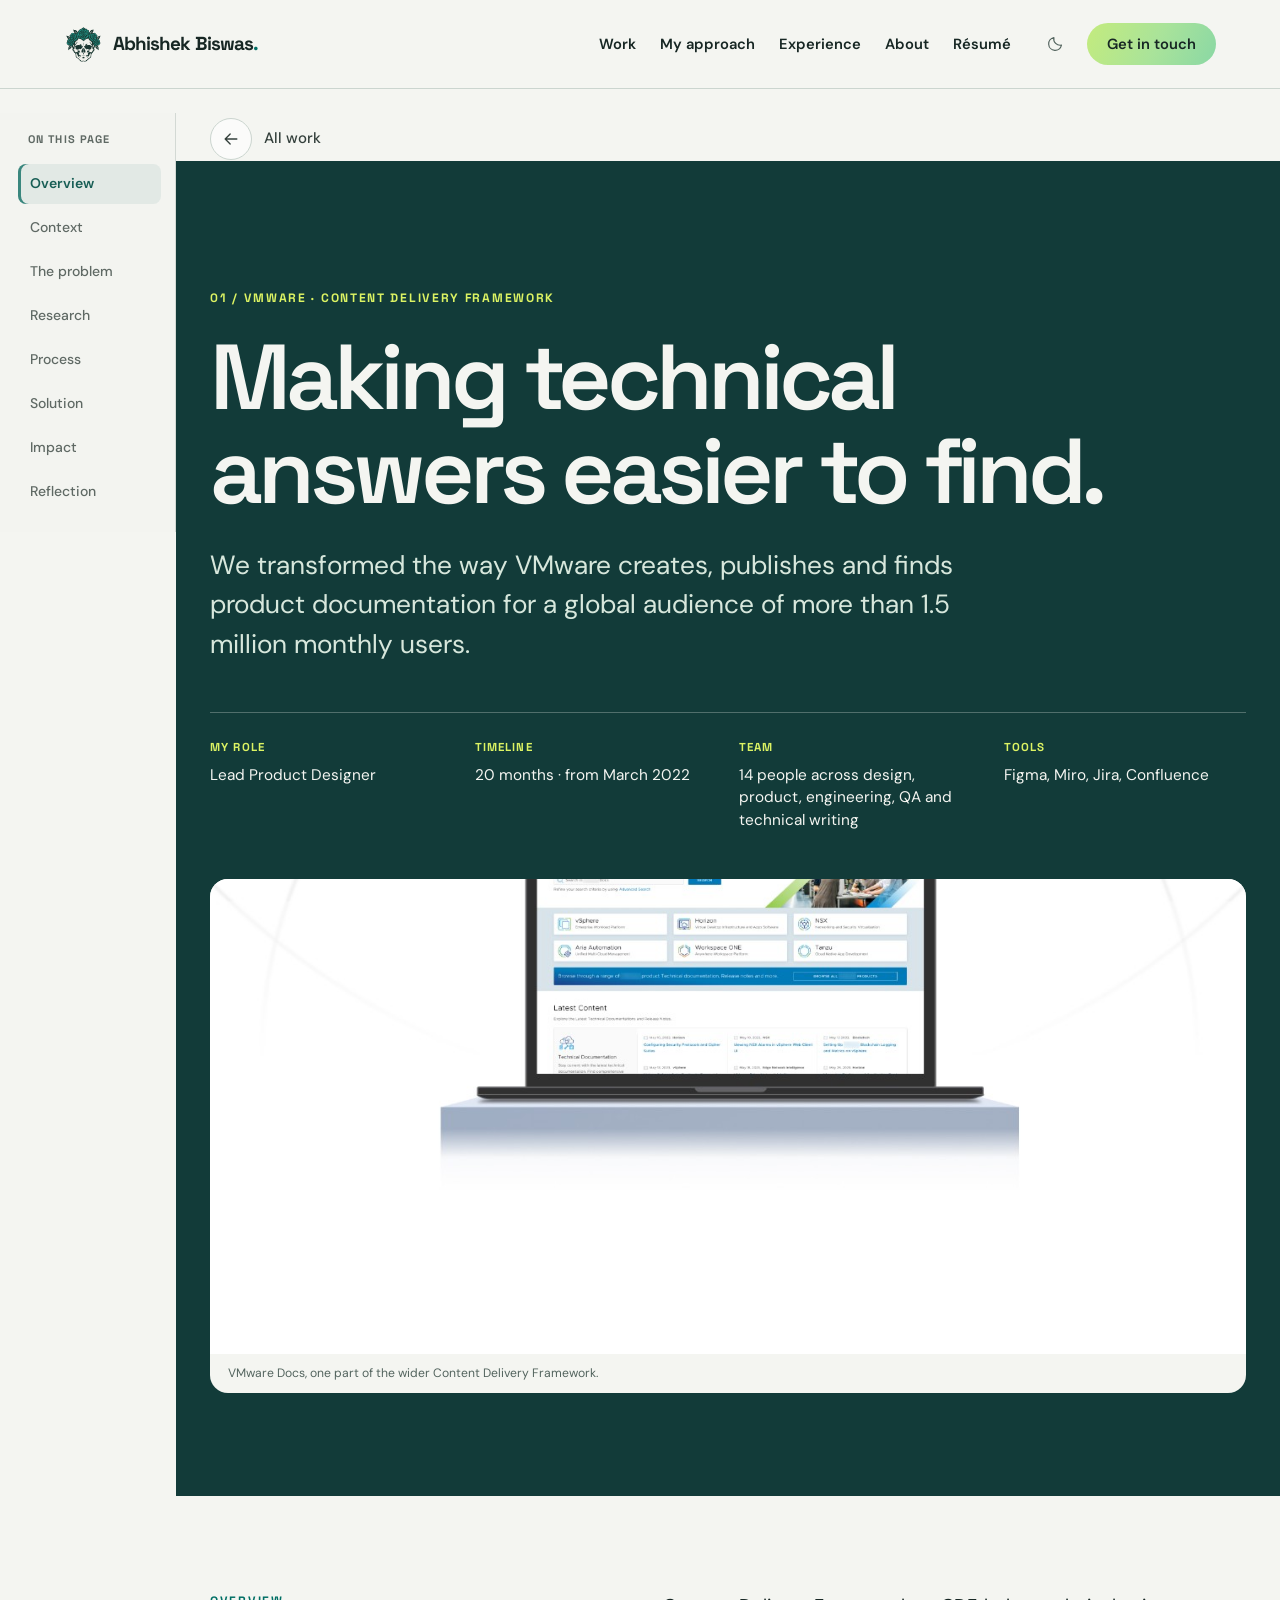
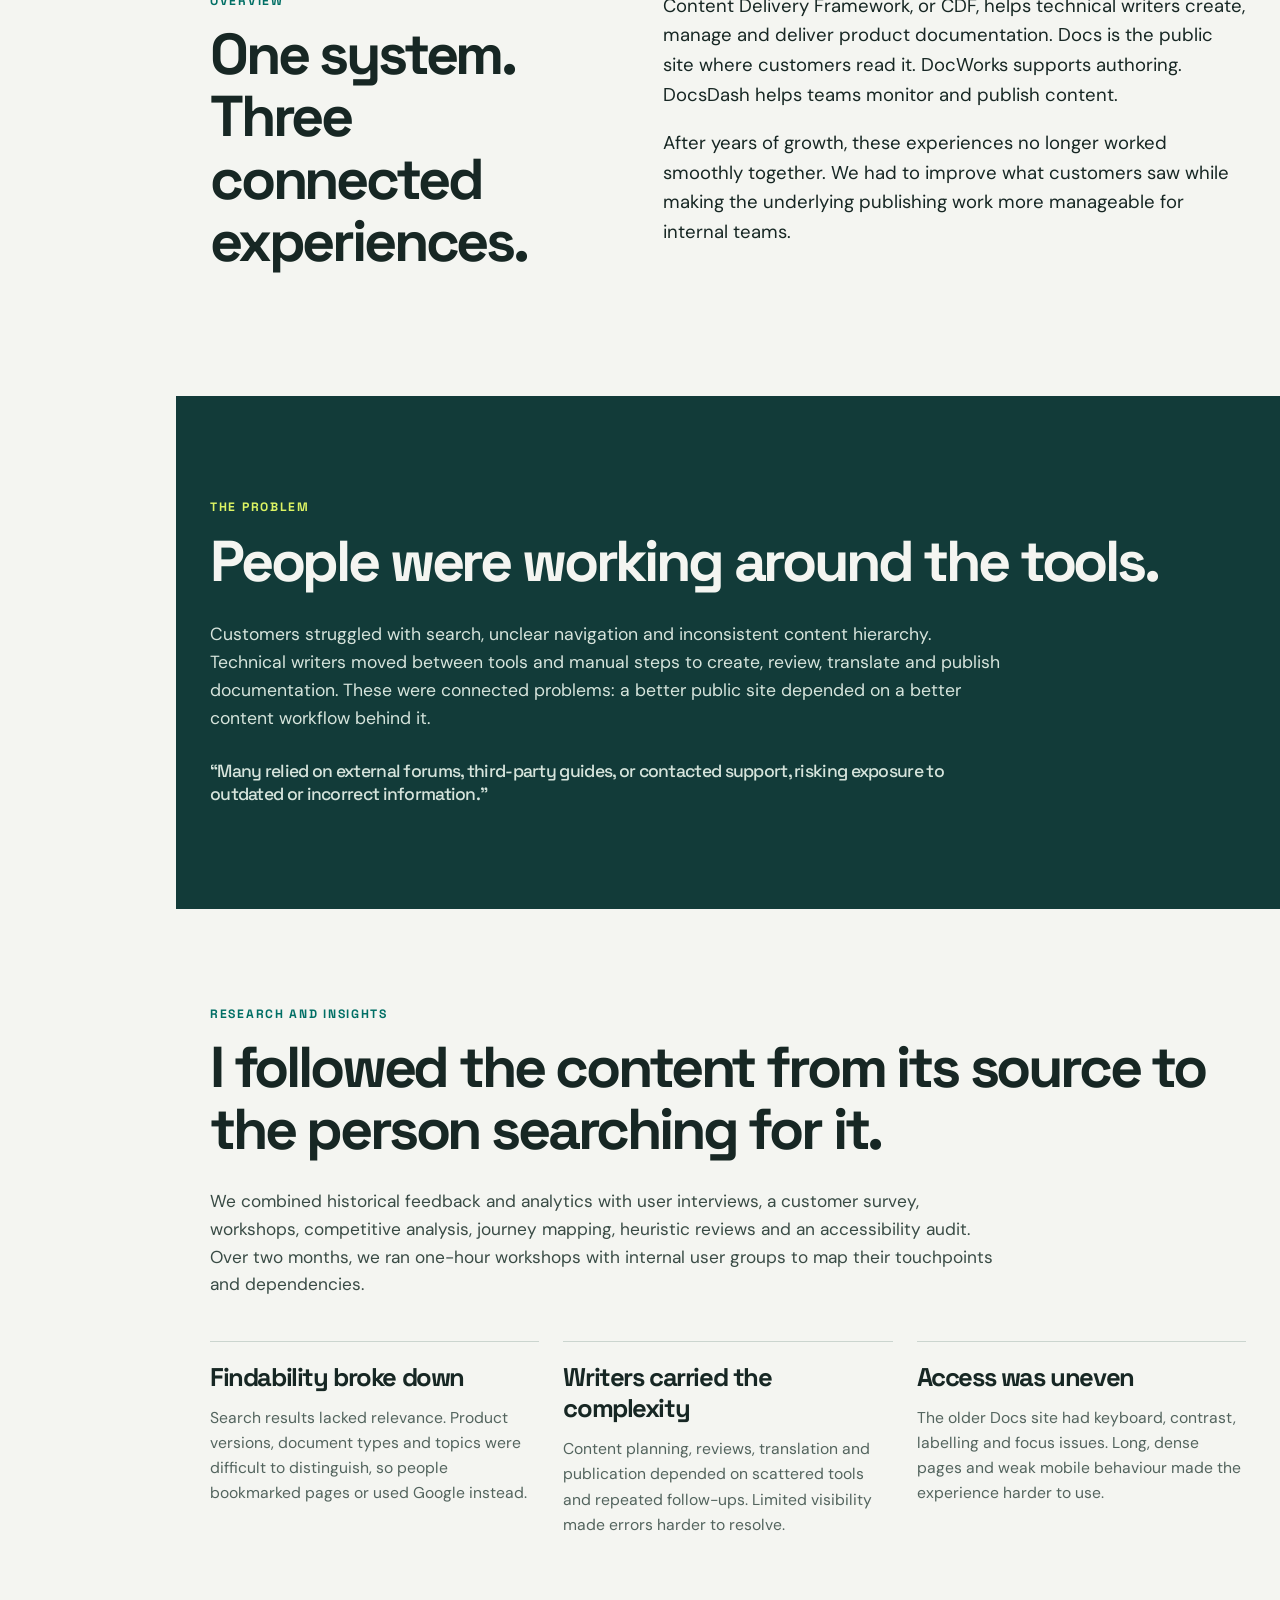
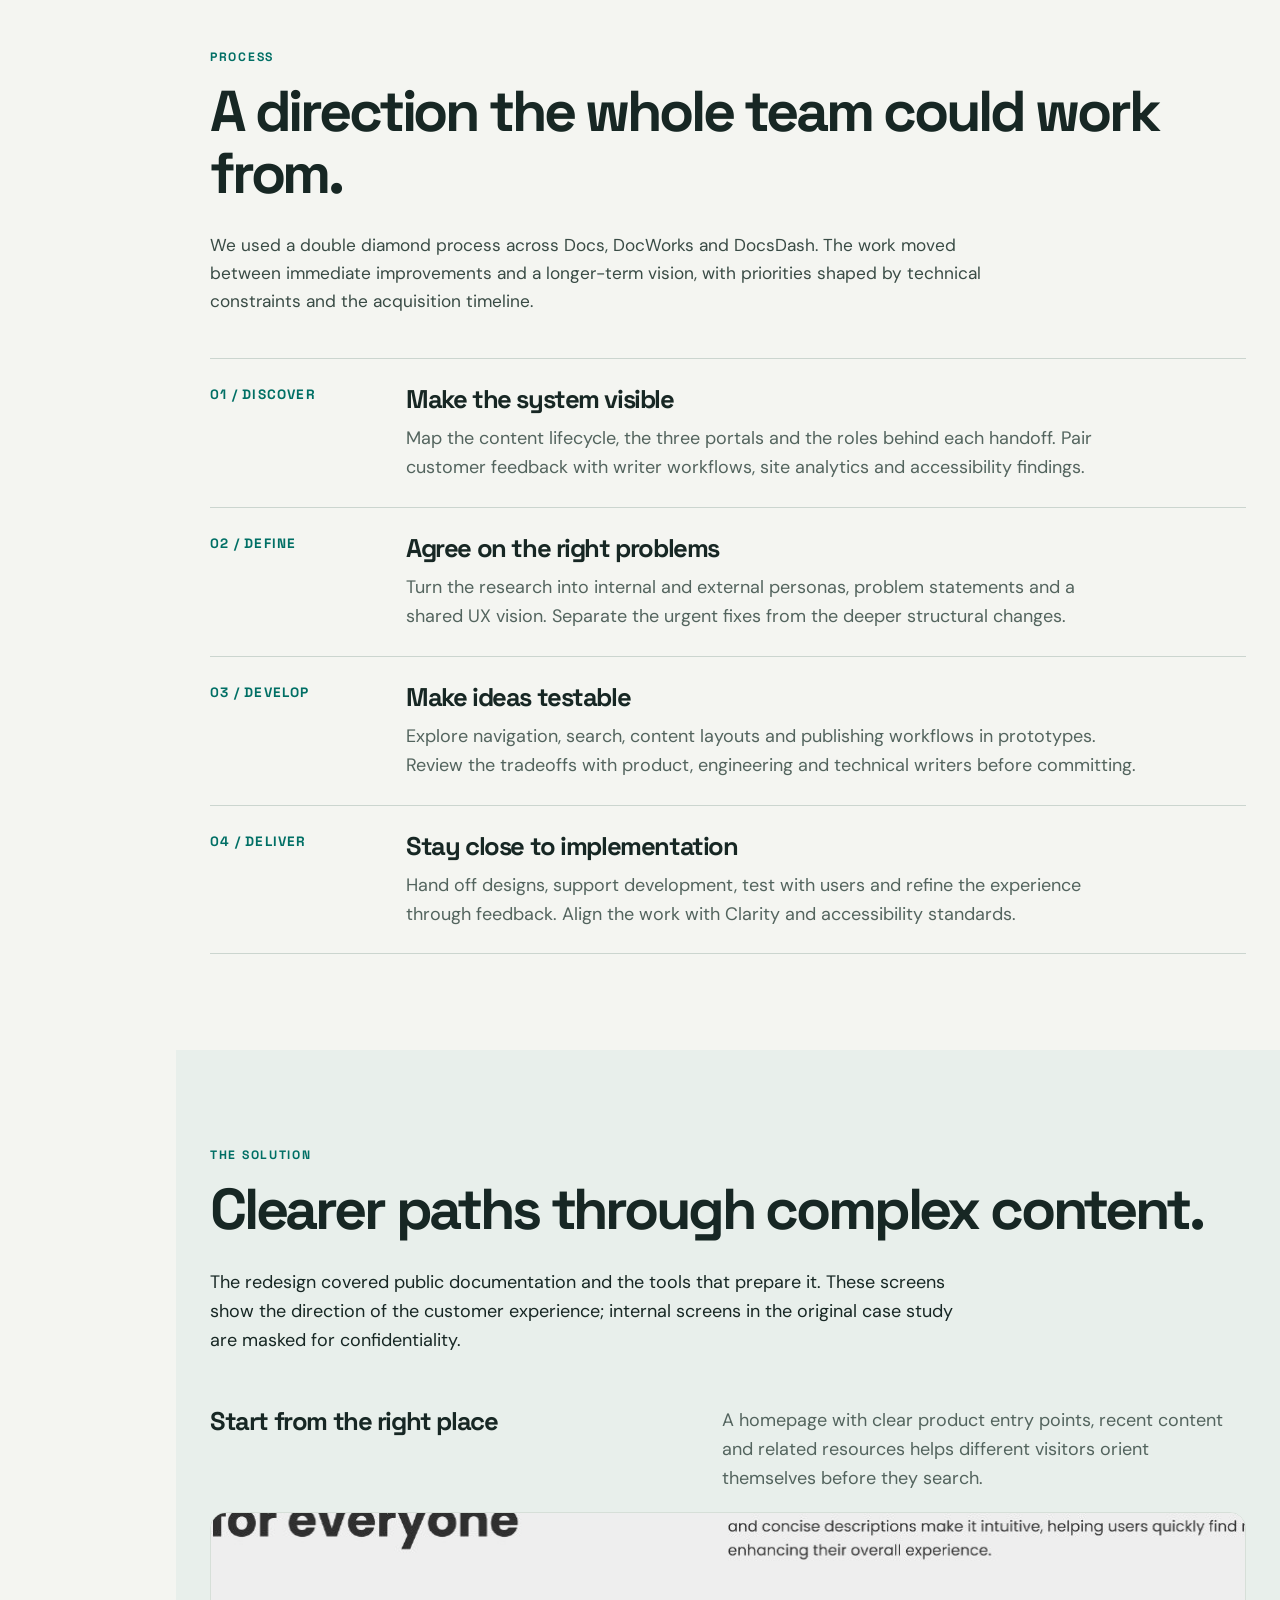
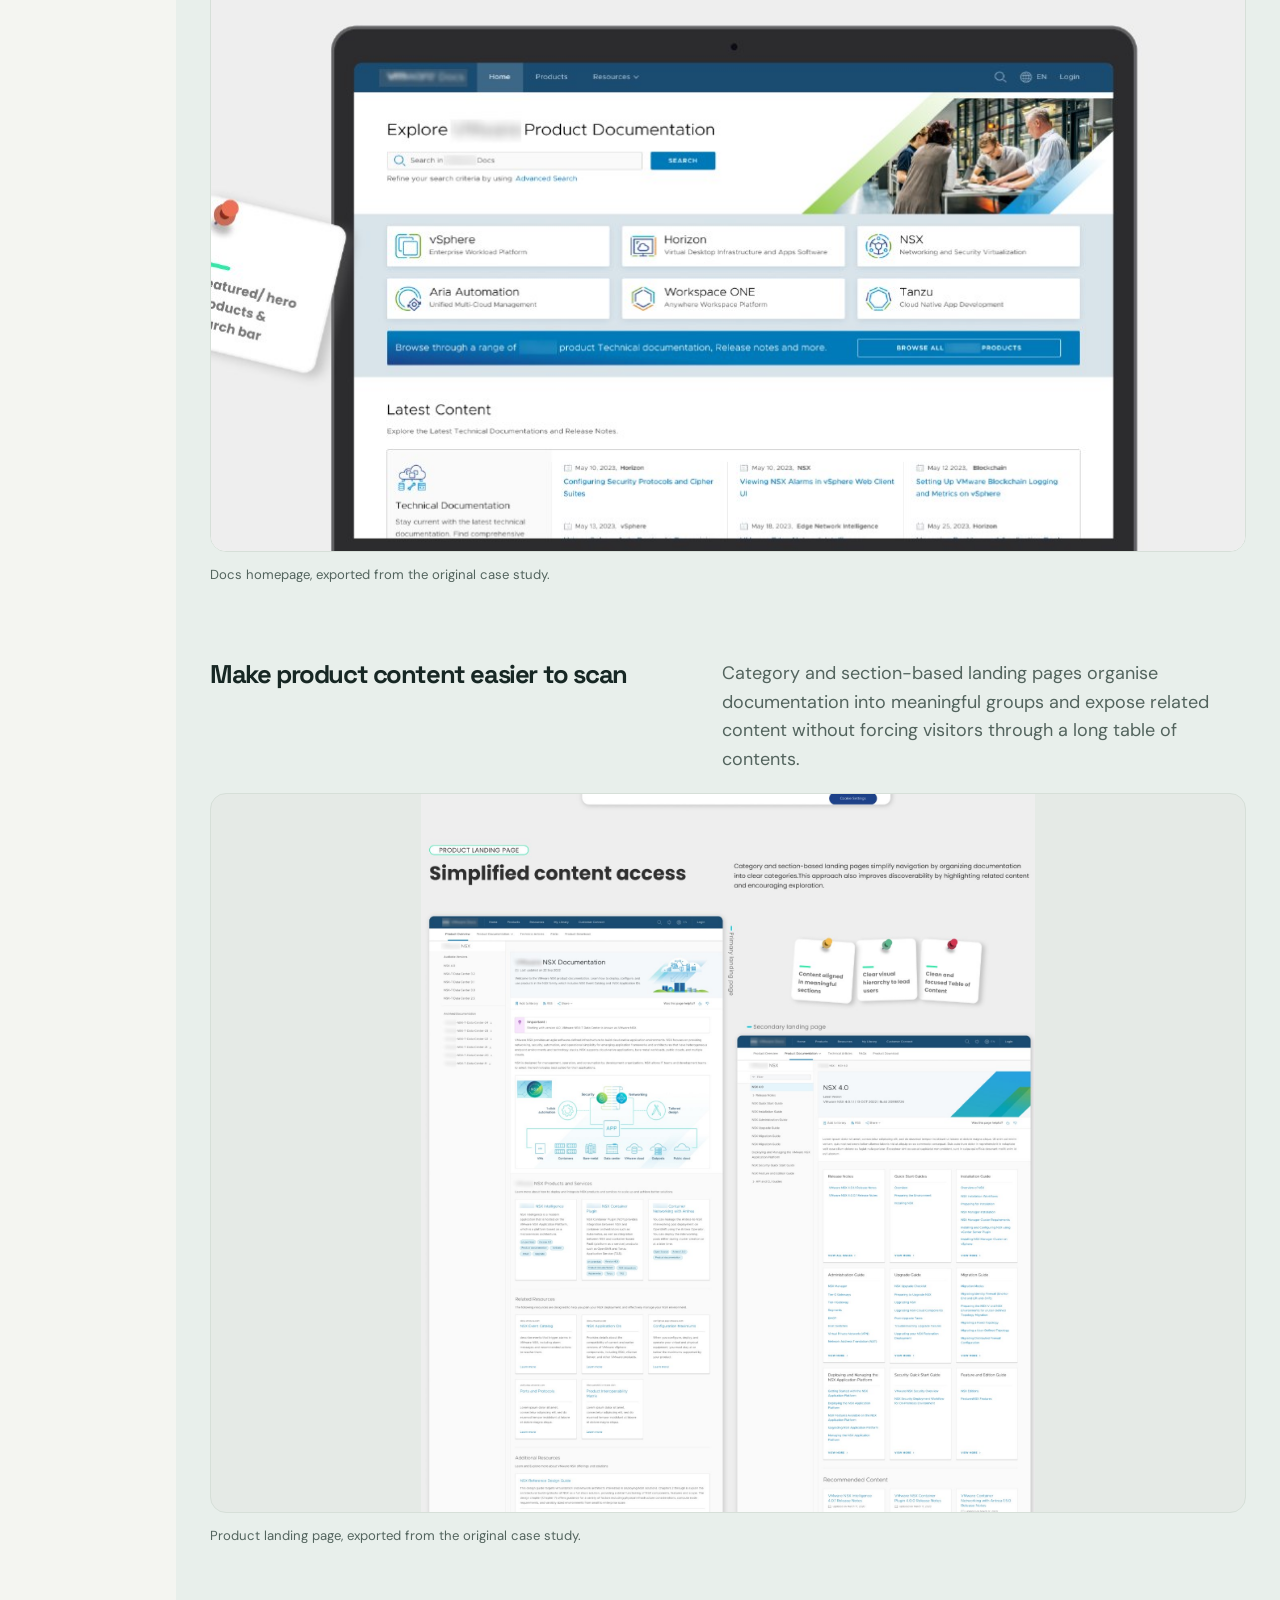
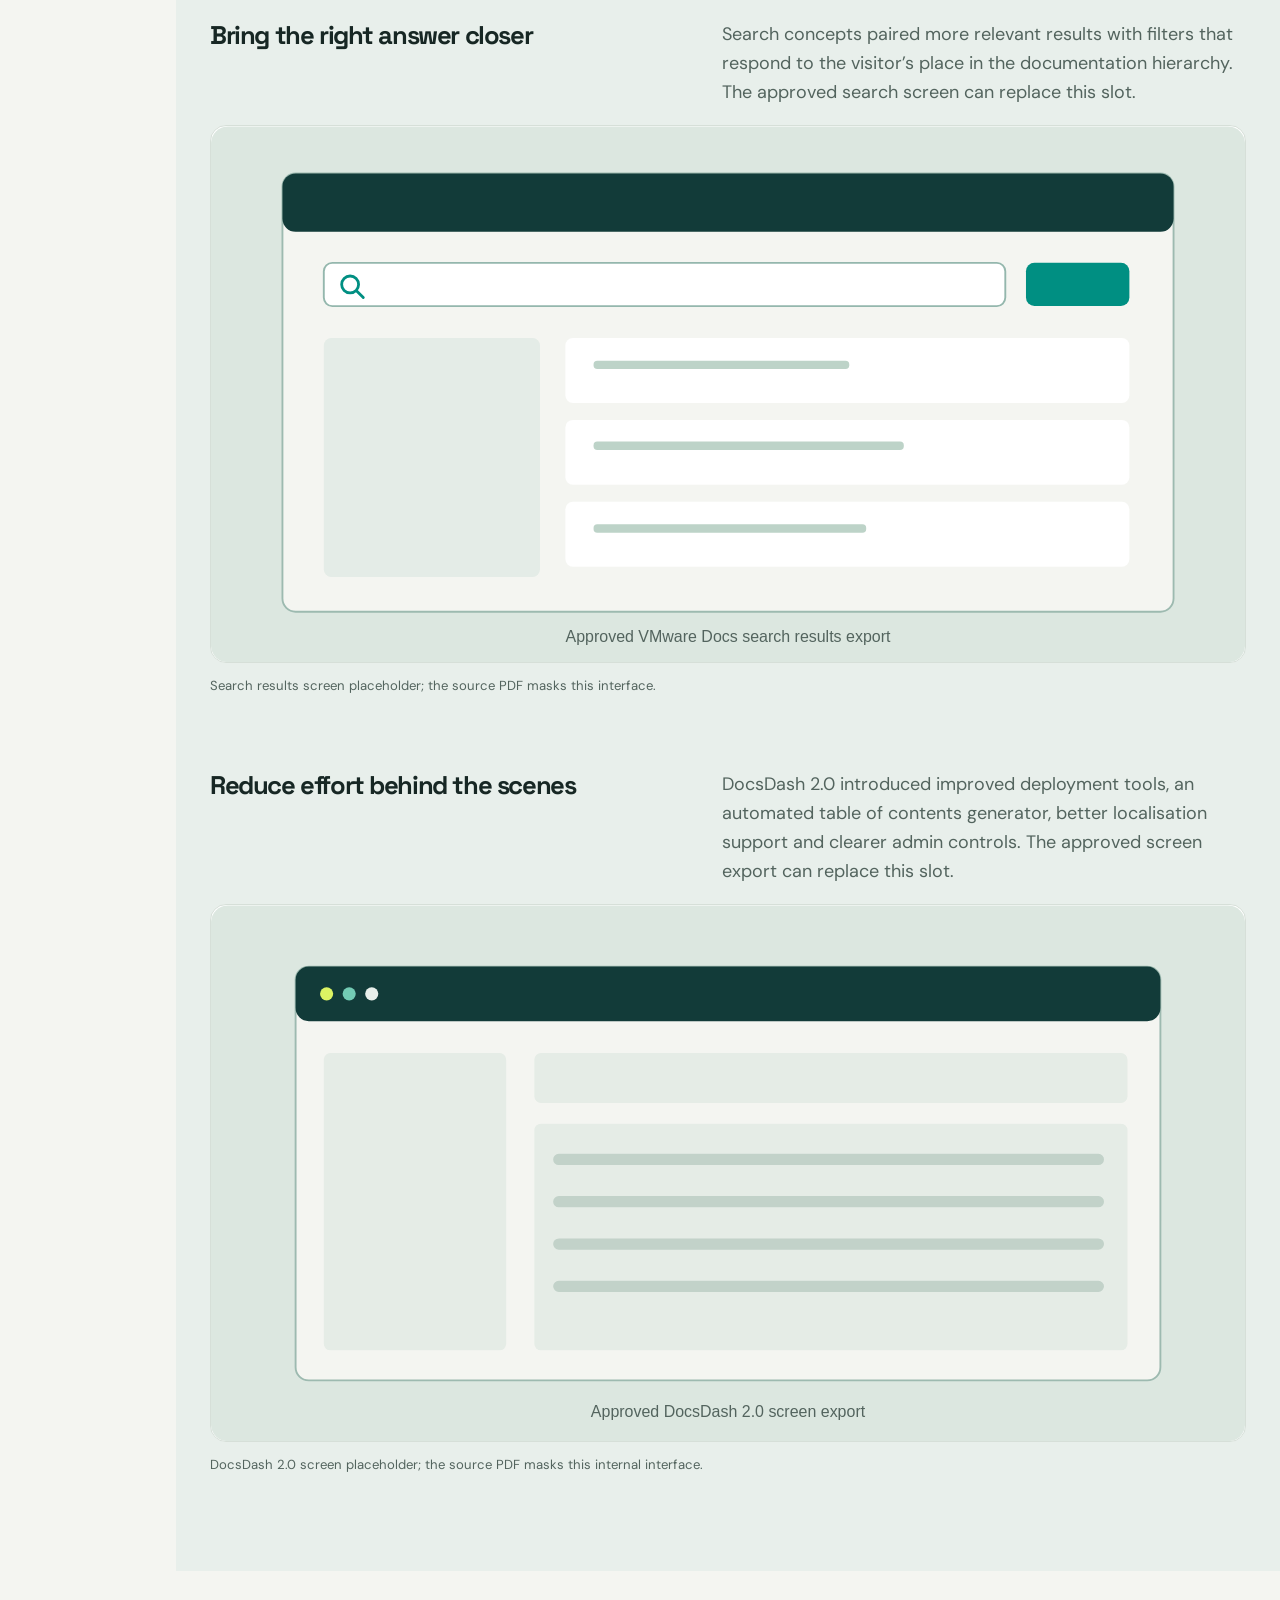
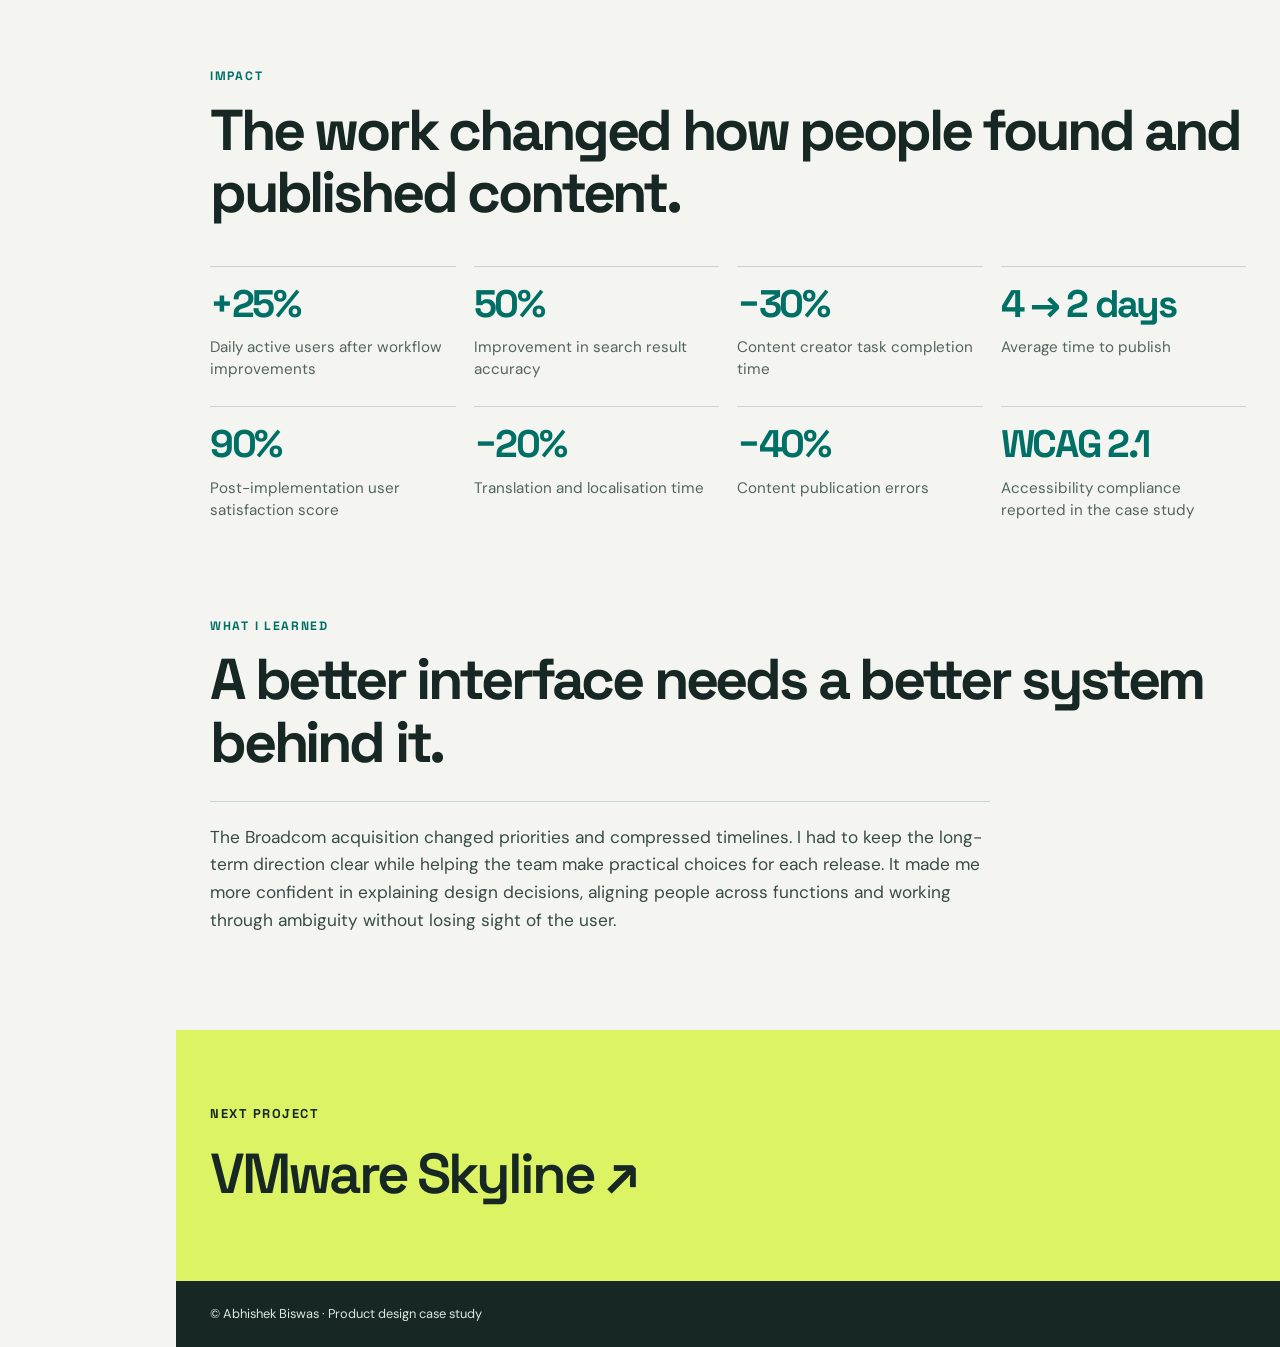
==== commit 8325a7f8: "Update portfolio themes, content and favicon" ====
--- a/01_VMware_CDF/index.html
+++ b/01_VMware_CDF/index.html
@@ -1,9 +1,10 @@
 <!doctype html>
-<html lang="en">
+<html lang="en" data-theme="light">
 <head>
   <meta charset="utf-8">
+<script src="/shared/theme.js?v=189"></script>
   <meta name="viewport" content="width=device-width, initial-scale=1">
-  <meta name="theme-color" content="#123b39">
+  <meta name="theme-color" content="#f4f5f1">
   <meta name="description" content="Abhishek Biswas's work on VMware's Content Delivery Framework: research, design direction and product experiences for technical documentation.">
   <title>VMware Content Delivery Framework | Abhishek Biswas</title>
   <link rel="preconnect" href="https://fonts.googleapis.com">
@@ -43,12 +44,17 @@
     @media(max-width:480px){.meta,.focus-list,.research-grid,.metrics{grid-template-columns:1fr}.hero h1{font-size:clamp(2.75rem,13vw,4rem)}.hero-image img{height:280px;object-fit:cover}.screen .screen-art,.screen .screen-art.tall{max-height:540px;object-fit:contain}.screen figcaption{line-height:1.45}}
   </style>
 <link rel="stylesheet" href="../shared/navigation.css">
-<script src="../shared/navigation.js" defer></script>
+<script src="../shared/navigation.js?v=188" defer></script>
 <link rel="stylesheet" href="../shared/case-navigation.css?v=158">
 <script src="../shared/case-navigation.js?v=158" defer></script>
+<link rel="stylesheet" href="/shared/theme-controls.css?v=187">
+<link rel="stylesheet" href="/shared/dark-theme.css?v=192">
+<link rel="icon" type="image/svg+xml" href="/favicon.svg?v=193">
+<link rel="alternate icon" type="image/png" sizes="32x32" href="/favicon-32.png?v=193">
+<link rel="apple-touch-icon" sizes="192x192" href="/favicon-192.png?v=193">
 </head>
-<body class="has-case-navigation">
-  <header class="portfolio-header"><div class="portfolio-header-inner"><a class="portfolio-brand" href="../index.html" aria-label="Abhishek Biswas, home"><img src="../brand-mark.svg?v=2" alt="" width="39" height="39"><span>Abhishek Biswas<b>.</b></span></a><nav class="portfolio-nav" aria-label="Main navigation"><div class="portfolio-menu" id="portfolio-menu"><a href="../index.html#work">Work</a><a href="../index.html#process">My approach</a><a href="../index.html#experience">Experience</a><a href="../index.html#about">About</a><a href="../resume/" target="_blank" rel="noopener noreferrer">Résumé</a></div><a class="portfolio-contact" href="../index.html#contact">Get in touch</a><button class="portfolio-menu-toggle" type="button" aria-expanded="false" aria-controls="portfolio-menu" aria-label="Open navigation menu"><svg width="22" height="22" viewBox="0 0 24 24" fill="none" stroke="currentColor" stroke-width="1.6" stroke-linecap="round" aria-hidden="true"><path class="menu-lines" d="M4 7h16M4 12h16M4 17h16"/><path class="menu-close" d="m6 6 12 12M18 6 6 18"/></svg></button></nav></div></header><nav class="case-navigation" aria-label="Case study sections"><span class="case-navigation-label">On this page</span><div class="case-navigation-links"><a href="#case-overview" aria-current="location">Overview</a><a href="#overview">Context</a><a href="#problem">The problem</a><a href="#research">Research</a><a href="#process">Process</a><a href="#solution">Solution</a><a href="#impact">Impact</a><a href="#learning">Reflection</a></div></nav><div class="case-page"><div class="portfolio-back-row"><a class="portfolio-back" href="../index.html#work"><span class="portfolio-back-icon"><svg width="20" height="20" viewBox="0 0 24 24" fill="none" stroke="currentColor" stroke-width="1.6" stroke-linecap="round" stroke-linejoin="round" aria-hidden="true"><path d="M19 12H5m6-6-6 6 6 6"/></svg></span><span>All work</span></a></div>
+<body class="theme-cdf has-case-navigation">
+  <header class="portfolio-header"><div class="portfolio-header-inner"><a class="portfolio-brand" href="../index.html" aria-label="Abhishek Biswas, home"><img src="../brand-mark.svg?v=2" alt="" width="39" height="39"><span>Abhishek Biswas<b>.</b></span></a><nav class="portfolio-nav" aria-label="Main navigation"><div class="portfolio-menu" id="portfolio-menu"><a href="../index.html#work">Work</a><a href="../index.html#process">My approach</a><a href="../index.html#experience">Experience</a><a href="../index.html#about">About</a><a href="../resume/" target="_blank" rel="noopener noreferrer">Résumé</a></div><button class="theme-toggle" type="button" aria-label="Switch to dark theme" title="Switch to dark theme"><svg class="theme-sun" width="20" height="20" viewBox="0 0 24 24" fill="none" stroke="currentColor" stroke-width="1.7" stroke-linecap="round" aria-hidden="true"><circle cx="12" cy="12" r="3.8"/><path d="M12 2v2m0 16v2M2 12h2m16 0h2M4.93 4.93l1.42 1.42m11.3 11.3 1.42 1.42M4.93 19.07l1.42-1.42m11.3-11.3 1.42-1.42"/></svg><svg class="theme-moon" width="20" height="20" viewBox="0 0 24 24" fill="none" stroke="currentColor" stroke-width="1.7" stroke-linecap="round" stroke-linejoin="round" aria-hidden="true"><path d="M20.6 13.5A8.6 8.6 0 0 1 10.5 3.4a8.6 8.6 0 1 0 10.1 10.1Z"/></svg></button><a class="portfolio-contact" href="../index.html#contact">Get in touch</a><button class="portfolio-menu-toggle" type="button" aria-expanded="false" aria-controls="portfolio-menu" aria-label="Open navigation menu"><svg width="22" height="22" viewBox="0 0 24 24" fill="none" stroke="currentColor" stroke-width="1.6" stroke-linecap="round" aria-hidden="true"><path class="menu-lines" d="M4 7h16M4 12h16M4 17h16"/><path class="menu-close" d="m6 6 12 12M18 6 6 18"/></svg></button></nav></div></header><nav class="case-navigation" aria-label="Case study sections"><span class="case-navigation-label">On this page</span><div class="case-navigation-links"><a href="#case-overview" aria-current="location">Overview</a><a href="#overview">Context</a><a href="#problem">The problem</a><a href="#research">Research</a><a href="#process">Process</a><a href="#solution">Solution</a><a href="#impact">Impact</a><a href="#learning">Reflection</a></div></nav><div class="case-page"><div class="portfolio-back-row"><a class="portfolio-back" href="../index.html#work"><span class="portfolio-back-icon"><svg width="20" height="20" viewBox="0 0 24 24" fill="none" stroke="currentColor" stroke-width="1.6" stroke-linecap="round" stroke-linejoin="round" aria-hidden="true"><path d="M19 12H5m6-6-6 6 6 6"/></svg></span><span>All work</span></a></div>
   <main id="case-overview">
     <div class="hero band"><div class="container">
       <span class="eyebrow">01 / VMware · Content Delivery Framework</span>
--- a/shared/theme-controls.css
+++ b/shared/theme-controls.css
@@ -0,0 +1,53 @@
+/* Shared theme control and résumé layout, available in both color themes. */
+:root {
+  --surface:#ffffff; --body-ink:#34403c; --muted:#53645e;
+  --control-line:#6b8277; --on-accent:#11251d;
+}
+:root[data-theme="light"] { color-scheme:light; --teal:#006f65; }
+.theme-toggle {
+  display:inline-flex; align-items:center; justify-content:center; flex:none;
+  width:40px; height:40px; padding:0; border:0;
+  border-radius:50%; background:transparent; color:var(--muted); cursor:pointer;
+  transition:background .18s ease,color .18s ease;
+}
+.theme-toggle:hover, .theme-toggle:active { background:#1727240d; color:var(--ink); }
+html[data-theme="dark"] .theme-toggle:hover, html[data-theme="dark"] .theme-toggle:active { background:#ffffff0d; }
+.portfolio-nav .theme-toggle { margin-right:-12px; }
+@media(max-width:1100px) { .portfolio-nav .theme-toggle { margin-right:-4px; } }
+@media(max-width:620px) { .portfolio-nav .theme-toggle { margin-right:0; } }
+.theme-toggle:focus-visible { outline:3px solid var(--teal); outline-offset:4px; }
+.theme-toggle svg { display:block; width:18px; height:18px; flex:none; stroke-width:1.6; }
+.theme-toggle .theme-moon { display:none; }
+html[data-theme="light"] .theme-toggle .theme-sun { display:none; }
+html[data-theme="light"] .theme-toggle .theme-moon { display:block; }
+.portfolio-header .portfolio-brand { min-width:0; flex-shrink:1; }
+.portfolio-header .portfolio-brand>span { overflow:hidden; text-overflow:ellipsis; }
+.portfolio-header .portfolio-brand img, .portfolio-header .portfolio-nav { flex-shrink:0; }
+.resume-toolbar-actions { display:flex; align-items:center; gap:8px; }
+html[data-theme="light"] .portfolio-brand b { color:var(--teal); }
+html[data-theme="light"] .portfolio-header .portfolio-nav a:not(.portfolio-contact):hover { color:#006f65; }
+html[data-theme="light"] #contact.contact a:hover { color:#123b39; }
+html[data-theme="light"] .resume-sheet a:hover { color:#174f43; }
+html[data-theme="light"] .resume-sheet a:focus-visible { outline-color:#006f65; }
+@media(max-width:620px) { .theme-toggle { width:36px; height:36px; } .resume-toolbar-actions { gap:8px; } }
+@media(prefers-reduced-motion:reduce) { .theme-toggle { transition:none; } }
+.resume-sheet { background:var(--surface); color:var(--body-ink); border:1px solid var(--line); border-radius:20px; padding:clamp(24px,5vw,58px); margin:0 0 24px; }
+.resume-sheet h1 { font:600 clamp(2rem,5vw,3rem)/1.15 'Space Grotesk',sans-serif; letter-spacing:-.04em; color:var(--ink); margin:0 0 14px; }
+.resume-sheet h2 { font:700 1rem/1.4 'Space Grotesk',sans-serif; letter-spacing:.08em; color:var(--teal); border-bottom:1px solid var(--line); padding-bottom:12px; margin:34px 0 20px; }
+.resume-sheet h3 { font:700 1.15rem/1.4 'DM Sans',sans-serif; color:var(--ink); margin:0 0 4px; }
+.resume-sheet p, .resume-sheet li { font-size:1rem; line-height:1.7; margin:0 0 12px; }
+.resume-sheet strong, .resume-sheet b { color:var(--ink); }
+.resume-sheet .resume-subtitle { font-weight:600; color:var(--ink); }
+.resume-sheet .resume-meta { color:var(--muted); margin-bottom:14px; font-size:.94rem; }
+.resume-sheet .resume-contact { font-size:.94rem; color:var(--muted); overflow-wrap:anywhere; }
+.resume-sheet a { color:var(--teal); text-decoration:underline; text-underline-offset:4px; }
+.resume-sheet a:hover { color:var(--lime); }
+.resume-sheet ul { padding-left:22px; margin:12px 0 0; }
+.resume-sheet li::marker { color:var(--teal); }
+.resume-entry { margin:0 0 28px; }
+.resume-sheet .resume-entry:last-child { margin-bottom:0; }
+@media(max-width:600px) {
+  .theme-resume .resume-pages { padding:18px 14px 32px; }
+  .resume-sheet { border-radius:14px; padding:24px 20px; }
+}
+@media(prefers-reduced-motion:reduce) { html { scroll-behavior:auto; } }
--- a/shared/dark-theme.css
+++ b/shared/dark-theme.css
@@ -0,0 +1,191 @@
+/* Portfolio dark theme. Shared by every route; product screenshots retain their original colors. */
+:root[data-theme="dark"] {
+  color-scheme: dark;
+  --paper: #111b19;
+  --bg: #111b19;
+  --ink: #eef4ee;
+  --text: #eef4ee;
+  --body-ink: #d0dcd4;
+  --muted: #b0beb7;
+  --white: #1b2824;
+  --mist: #24352f;
+  --line: #3d5148;
+  --teal: #7fd7c0;
+  --lime: #d9ec8a;
+  --dark: #142e28;
+  --surface: #1b2824;
+  --surface-raised: #24352f;
+  --control-line: #789487;
+  --on-accent: #11251d;
+  --focus: #e4f59f;
+  --contact-gradient: linear-gradient(115deg,#dcf363 0%,#a9e39a 52%,#68cbb0 100%);
+}
+html[data-theme="dark"],
+:where(html[data-theme="dark"]) body { background: var(--paper); color: var(--ink); }
+:where(html[data-theme="dark"]) ::selection { background: var(--lime); color: var(--on-accent); }
+html[data-theme="dark"] { scrollbar-color: var(--control-line) var(--paper); }
+:root[data-theme="dark"] body :is(a, button, summary, [tabindex]):focus-visible {
+  outline: 3px solid var(--focus); outline-offset: 5px;
+}
+:where(html[data-theme="dark"]) body .sr-only:focus { position:static; width:auto; height:auto; clip:auto; margin:0 0 20px; display:block; }
+
+/* Navigation, including its mobile menu and the case-study reading rail. */
+:where(html[data-theme="dark"]) .portfolio-header,
+:where(html[data-theme="dark"]) .resume-toolbar {
+  background: #111b19f5; border-bottom: 1px solid var(--line);
+}
+:where(html[data-theme="dark"]) .portfolio-header .portfolio-brand,
+:where(html[data-theme="dark"]) .portfolio-header .portfolio-nav a { color: var(--ink); }
+:where(html[data-theme="dark"]) .portfolio-brand b { color: var(--teal); }
+:where(html[data-theme="dark"]) .portfolio-header .portfolio-nav a:hover { color: var(--teal); }
+:where(html[data-theme="dark"]) .portfolio-header .portfolio-menu { background: var(--paper); border-color: var(--line); }
+:where(html[data-theme="dark"]) .portfolio-header .portfolio-menu a:hover { background: transparent; }
+:where(html[data-theme="dark"]) .portfolio-menu-toggle { color: var(--ink); }
+:where(html[data-theme="dark"]) .portfolio-menu-toggle:hover { background: var(--mist); }
+:where(html[data-theme="dark"]) .portfolio-header .portfolio-nav .portfolio-contact {
+  color: var(--on-accent);
+  background-image: var(--contact-gradient);
+}
+:where(html[data-theme="dark"]) .portfolio-header .portfolio-nav .portfolio-contact:hover { color: var(--on-accent); filter:brightness(1.05); }
+:where(html[data-theme="dark"]) .portfolio-back,
+:where(html[data-theme="dark"]) .back-link { color: var(--body-ink); }
+:where(html[data-theme="dark"]) .portfolio-back-icon,
+:where(html[data-theme="dark"]) .back-icon { background:var(--surface); border-color:var(--control-line); }
+:where(html[data-theme="dark"]) .portfolio-back:hover,
+:where(html[data-theme="dark"]) .back-link:hover { color:var(--teal); }
+:where(html[data-theme="dark"]) .portfolio-back:hover .portfolio-back-icon,
+:where(html[data-theme="dark"]) .back-link:hover .back-icon { background:var(--mist); border-color:var(--teal); }
+:where(html[data-theme="dark"]) .case-navigation { background:var(--paper); border-color:var(--line); }
+:where(html[data-theme="dark"]) .case-navigation-label { color:var(--muted); }
+:where(html[data-theme="dark"]) .case-navigation .case-navigation-links a { color:var(--muted); }
+:where(html[data-theme="dark"]) .case-navigation .case-navigation-links a:hover { background:var(--mist); color:var(--ink); }
+:where(html[data-theme="dark"]) .case-navigation .case-navigation-links a[aria-current=location] {
+  background:var(--mist); color:var(--teal); box-shadow:inset 3px 0 var(--teal);
+}
+:where(html[data-theme="dark"]) .portfolio-scroll-top,
+:where(html[data-theme="dark"]) .scroll-top { background:#1b2824; color:var(--lime); border-color:var(--control-line); box-shadow:0 8px 24px #0005; }
+:where(html[data-theme="dark"]) .portfolio-scroll-top:hover,
+:where(html[data-theme="dark"]) .scroll-top:hover { background:#294a3c; }
+@media(max-width:1180px) {
+  :where(html[data-theme="dark"]) .case-navigation { background:#111b19f7; }
+  :where(html[data-theme="dark"]) .case-navigation .case-navigation-links a[aria-current=location] { box-shadow:inset 0 -3px var(--teal); }
+}
+
+/* Home: colored project identities, low-glare surfaces and quiet outline shapes. */
+:where(html[data-theme="dark"]) .theme-home .projects .project { background:#203b33; color:var(--ink); border:1px solid #3f6154; }
+:where(html[data-theme="dark"]) .theme-home .projects .project:nth-child(2) { background:#243642; border-color:#475d6b; }
+:where(html[data-theme="dark"]) .theme-home .projects .project.project-skyline { background:#3d2e27; border-color:#705044; }
+:where(html[data-theme="dark"]) .theme-home .projects .project.project-research { background:#393522; border-color:#685f3c; }
+:where(html[data-theme="dark"]) .theme-home .projects .project.project-shipment { background:#342a3e; border-color:#65506f; }
+:where(html[data-theme="dark"]) .theme-home .projects .project::after { border-color:#ffffff0d; }
+:where(html[data-theme="dark"]) .theme-home .projects .project.project-skyline::after { background:#ffffff0d; }
+:where(html[data-theme="dark"]) .theme-home .project-content p { color:var(--body-ink); }
+:where(html[data-theme="dark"]) .theme-home .project-content .outcome { border-color:#ffffff38; }
+:where(html[data-theme="dark"]) .theme-home .project-content .outcome strong,
+:where(html[data-theme="dark"]) .theme-home .project-content .client { color:var(--ink); }
+:where(html[data-theme="dark"]) .theme-home .projects .project .project-visual { background:linear-gradient(135deg,#294e42,#1d3932 52%,#152c28); }
+:where(html[data-theme="dark"]) .theme-home .projects .project:nth-child(2) .project-visual { background:linear-gradient(135deg,#354e60,#243b4a 52%,#1a2a35); }
+:where(html[data-theme="dark"]) .theme-home .projects .project.project-skyline .project-visual { background:linear-gradient(135deg,#624638,#442f28 52%,#30231f); }
+:where(html[data-theme="dark"]) .theme-home .projects .project.project-research .project-visual { background:linear-gradient(135deg,#5b5030,#413a26 52%,#2e2b20); }
+:where(html[data-theme="dark"]) .theme-home .projects .project.project-shipment .project-visual { background:linear-gradient(135deg,#554262,#3a2e46 52%,#292331); }
+:where(html[data-theme="dark"]) .theme-home .project:hover:has(.project-hit) { box-shadow:0 15px 35px #0004; }
+:where(html[data-theme="dark"]) .theme-home .project-hit:focus-visible { outline:3px solid var(--focus); outline-offset:-5px; }
+:where(html[data-theme="dark"]) .theme-home .process-steps li { background:var(--surface); }
+:where(html[data-theme="dark"]) .theme-home .process-steps li:hover .process-icon,
+:where(html[data-theme="dark"]) .theme-home .process-steps li:focus-within .process-icon,
+:where(html[data-theme="dark"]) .theme-home .process-steps li:has(.process-icon[aria-pressed=true]) .process-icon {
+  background:linear-gradient(135deg,#244638,#153a30); color:var(--lime); border-color:var(--teal);
+}
+:where(html[data-theme="dark"]) .theme-home .career-scroll .career-list>li:nth-child(odd) { background:#1b2824; border-top-color:#607e6e; }
+:where(html[data-theme="dark"]) .theme-home .career-scroll .career-list>li:nth-child(even) { background:#203b30; border-top-color:#607e6e; }
+:where(html[data-theme="dark"]) .theme-home .career-controls button { background:var(--surface); color:var(--ink); border-color:var(--control-line); }
+:where(html[data-theme="dark"]) .theme-home .career-controls button:not(:disabled):hover,
+:where(html[data-theme="dark"]) .theme-home .career-controls button:not(:disabled):focus-visible { background:var(--mist); color:var(--lime); }
+:where(html[data-theme="dark"]) .theme-home .about,
+:where(html[data-theme="dark"]) .theme-home .portrait-frame { background:var(--dark); }
+:where(html[data-theme="dark"]) .theme-home .about p { color:var(--body-ink); }
+/* Bright contact accent matches the navigation CTA, with dark text throughout. */
+:where(html[data-theme="dark"]) #contact.contact {
+  --ink:#11251d;
+  --body-ink:#233e32;
+  --focus:#174f43;
+  color:var(--ink);
+  background-image:var(--contact-gradient);
+}
+:where(html[data-theme="dark"]) #contact.contact .section-label,
+:where(html[data-theme="dark"]) #contact.contact .contact-detail-label { color:#294b3b; }
+:where(html[data-theme="dark"]) #contact.contact .contact-intro { color:var(--body-ink); }
+:where(html[data-theme="dark"]) #contact.contact a:hover { color:#174f43; }
+:where(html[data-theme="dark"]) #contact.contact .contact-resume .resume-button {
+  background:#172724; color:#f4f5f1; border-color:#172724;
+}
+:where(html[data-theme="dark"]) #contact.contact .contact-resume .resume-button:hover,
+:where(html[data-theme="dark"]) #contact.contact .contact-resume .resume-button:focus-visible { background:#123b39; color:#fff; border-color:#123b39; }
+:where(html[data-theme="dark"]) body footer { background:#0b1412; color:var(--muted); }
+
+/* Case studies: existing design tokens plus explicit inverse/special surfaces. */
+:where(html[data-theme="dark"]) .card.ink { background:#193b30; border-color:#496d5b; color:var(--ink); }
+:where(html[data-theme="dark"]) .card.ink h3,
+:where(html[data-theme="dark"]) .card.ink strong { color:var(--ink); }
+:where(html[data-theme="dark"]) .card.ink p,
+:where(html[data-theme="dark"]) .card.ink li { color:var(--body-ink); }
+:where(html[data-theme="dark"]) .card.ink .tag { color:var(--lime); }
+:where(html[data-theme="dark"]) .journey::after { background:#ffffff05; }
+:where(html[data-theme="dark"]) .stop.hot .pain { background:#334c36; }
+:where(html[data-theme="dark"]) .steps8 li::before { background:var(--teal); color:var(--on-accent); }
+:where(html[data-theme="dark"]) .steps8 li:last-child { background:#193b30; color:var(--ink); }
+:where(html[data-theme="dark"]) .steps8 li:last-child::before { color:var(--on-accent); }
+:where(html[data-theme="dark"]) .steps8 li:last-child span { color:var(--body-ink); }
+:where(html[data-theme="dark"]) .next-card em { color:var(--on-accent); }
+:where(html[data-theme="dark"]) .shot.dark { background:#15211d; border-color:var(--line); }
+:where(html[data-theme="dark"]) .tfe-case .journey-lanes span { background:#193b30; color:var(--ink); }
+:where(html[data-theme="dark"]) .tfe-case .journey-lanes span:last-child { background:var(--teal); color:var(--on-accent); }
+:where(html[data-theme="dark"]) .tfe-case .comparison-heading>div:last-child,
+:where(html[data-theme="dark"]) .tfe-case .shared-work,
+:where(html[data-theme="dark"]) .tfe-case .handoff-return,
+:where(html[data-theme="dark"]) .tfe-case #phase-one .target-comparison,
+:where(html[data-theme="dark"]) .tfe-case .setup-time-result { background:#193b30; color:var(--ink); }
+:where(html[data-theme="dark"]) .tfe-case .shared-work strong,
+:where(html[data-theme="dark"]) .tfe-case #phase-one .target-numbers strong,
+:where(html[data-theme="dark"]) .tfe-case #phase-one .target-comparison h3,
+:where(html[data-theme="dark"]) .tfe-case .setup-time-result h3 { color:var(--ink); }
+:where(html[data-theme="dark"]) .tfe-case #phase-one .target-numbers>div:last-child strong { color:var(--lime); }
+:where(html[data-theme="dark"]) .tfe-case .comparison-stage,
+:where(html[data-theme="dark"]) .tfe-case .about-evidence,
+:where(html[data-theme="dark"]) .tfe-case .managed-owner { background:var(--mist); }
+:where(html[data-theme="dark"]) .tfe-case .ibm-cell,
+:where(html[data-theme="dark"]) .tfe-case .setup-flow-ibm { background:#203b30; border-color:var(--line); }
+:where(html[data-theme="dark"]) .tfe-case .user-type,
+:where(html[data-theme="dark"]) .tfe-case .summary-result strong { color:var(--teal); }
+:where(html[data-theme="dark"]) .tfe-case #validation .big-quote cite { color:var(--muted); }
+:where(html[data-theme="dark"]) .tfe-case .project-status { color:var(--teal); background:var(--mist); border-color:var(--control-line); }
+:where(html[data-theme="dark"]) .tfe-case .flow-platform,
+:where(html[data-theme="dark"]) .tfe-case .flow-count { color:var(--muted); }
+:where(html[data-theme="dark"]) .tfe-case .flow-number { background:var(--mist); color:var(--ink); }
+:where(html[data-theme="dark"]) .tfe-case .setup-flow-ibm .flow-number { background:var(--teal); color:var(--on-accent); }
+:where(html[data-theme="dark"]) .tfe-case .flow-managed-label { background:#334c36; color:var(--ink); }
+:where(html[data-theme="dark"]) .tfe-case .flow-steps li:not(:last-child)::after { background:var(--control-line); }
+:where(html[data-theme="dark"]) .tfe-case .reflection-takeaway { background:#294a3c; border:1px solid #526e50; }
+:where(html[data-theme="dark"]) .tfe-case .reflection-takeaway p { color:var(--ink); }
+:where(html[data-theme="dark"]) .tfe-case .screen-link { background:var(--surface); }
+:where(html[data-theme="dark"]) .tfe-case .media-stage { background:linear-gradient(135deg,#24352f,#192822); }
+:where(html[data-theme="dark"]) .tfe-case .media-status { color:var(--body-ink); background:var(--surface); }
+:where(html[data-theme="dark"]) .tfe-case .impact-icon { --teal:#7fd7c0; --ink:#11251d; --lime:#d9ec8a; }
+:where(html[data-theme="dark"]) .tfe-case .expected-impact-grid article:hover .impact-icon,
+:where(html[data-theme="dark"]) .tfe-case .expected-impact-grid article:focus-within .impact-icon,
+:where(html[data-theme="dark"]) .tfe-case .expected-impact-grid article:has(.impact-icon[aria-pressed=true]) .impact-icon { border-color:var(--teal); }
+
+/* The original CDF route uses a separate layout but the same color system. */
+:where(html[data-theme="dark"]) .theme-cdf .hero-image { background:var(--surface); }
+:where(html[data-theme="dark"]) .theme-cdf .section-copy p,
+:where(html[data-theme="dark"]) .theme-cdf .learning p { color:var(--body-ink); }
+:where(html[data-theme="dark"]) .theme-cdf .solution { background:#1a2c25; }
+:where(html[data-theme="dark"]) .theme-cdf .screen img,
+:where(html[data-theme="dark"]) .theme-cdf .screen .screen-art.tall { border-color:var(--line); background:var(--surface); }
+:where(html[data-theme="dark"]) .theme-cdf .next { background:#203b30; color:var(--ink); }
+:where(html[data-theme="dark"]) .theme-cdf .next-label { color:var(--lime); }
+:where(html[data-theme="dark"]) .theme-cdf .next a:hover { color:var(--teal); }
+
+/* A readable dark résumé on the web; the linked PDF remains suitable for printing. */
+:where(html[data-theme="dark"]) .resume-toolbar .download-link { color:var(--on-accent); background:linear-gradient(115deg,var(--lime),var(--teal)); }
+:where(html[data-theme="dark"]) .resume-toolbar .download-link:hover { background:var(--lime); color:var(--on-accent); }
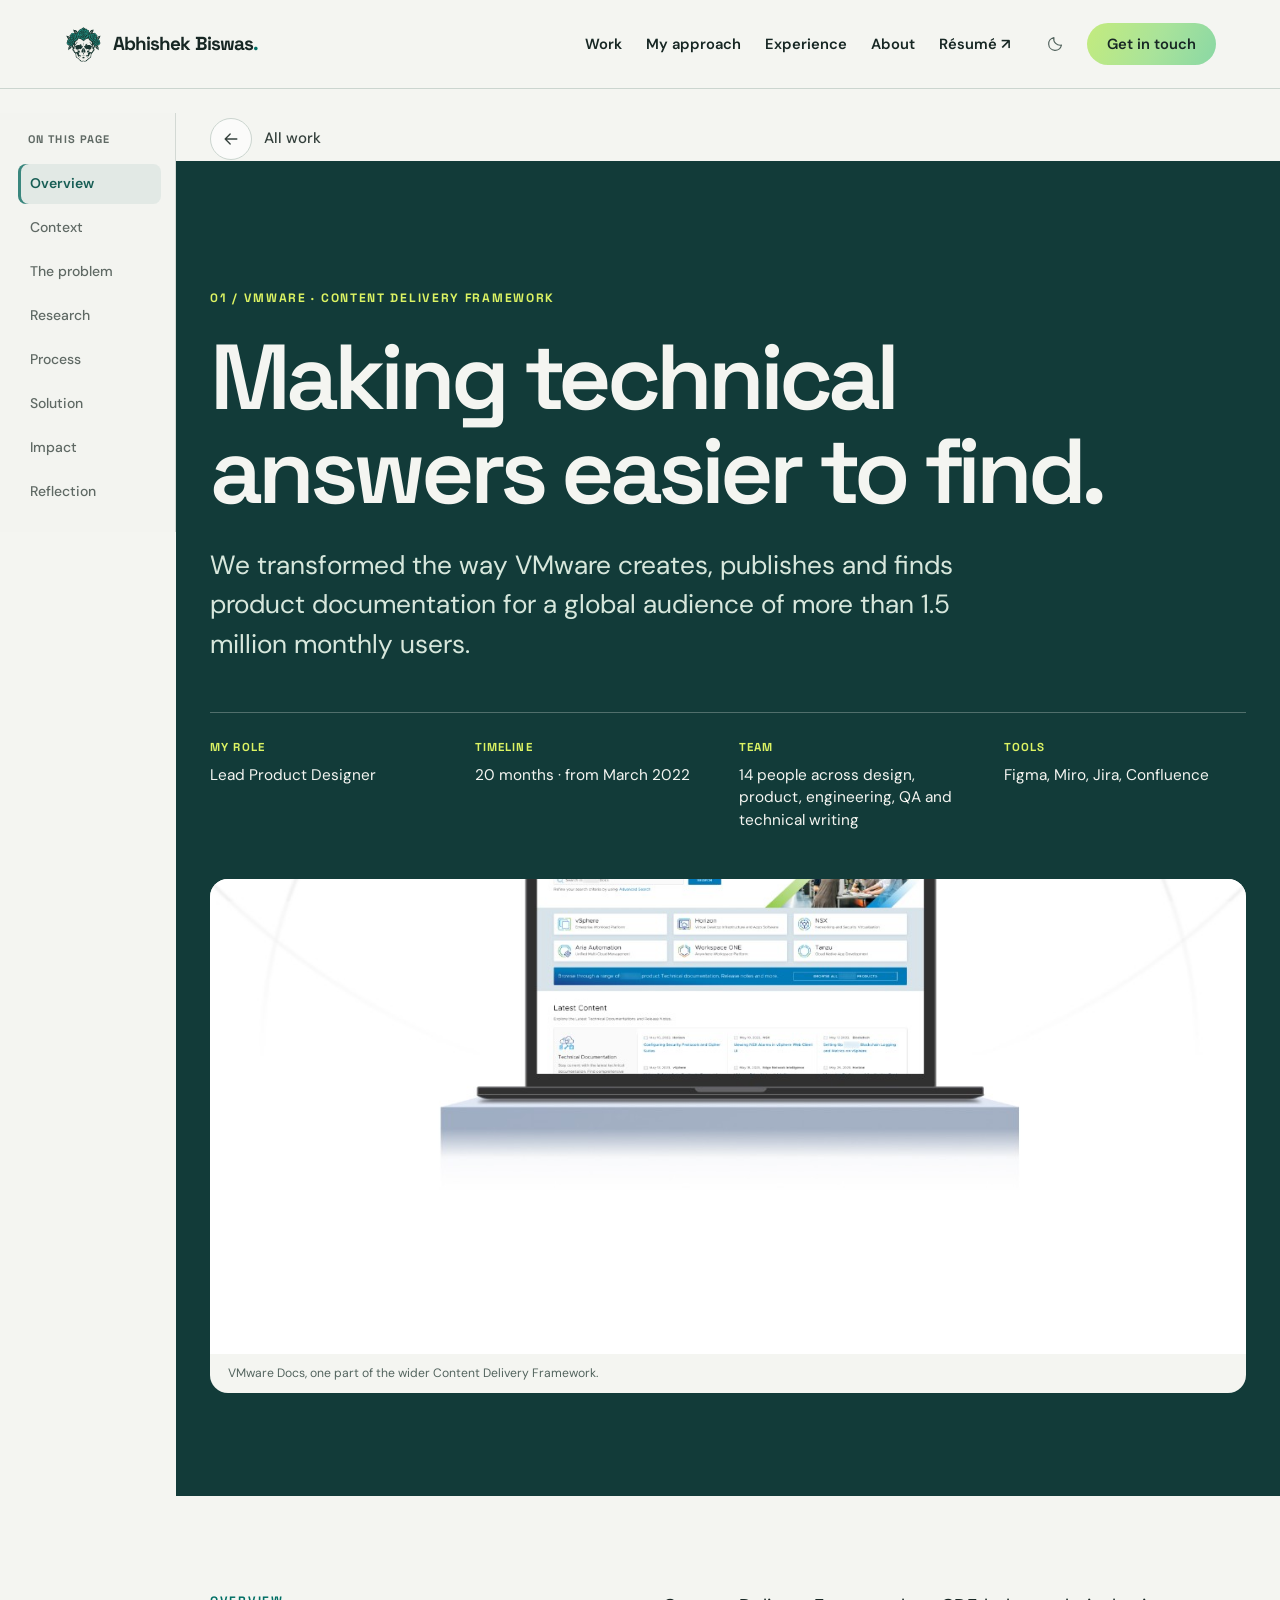
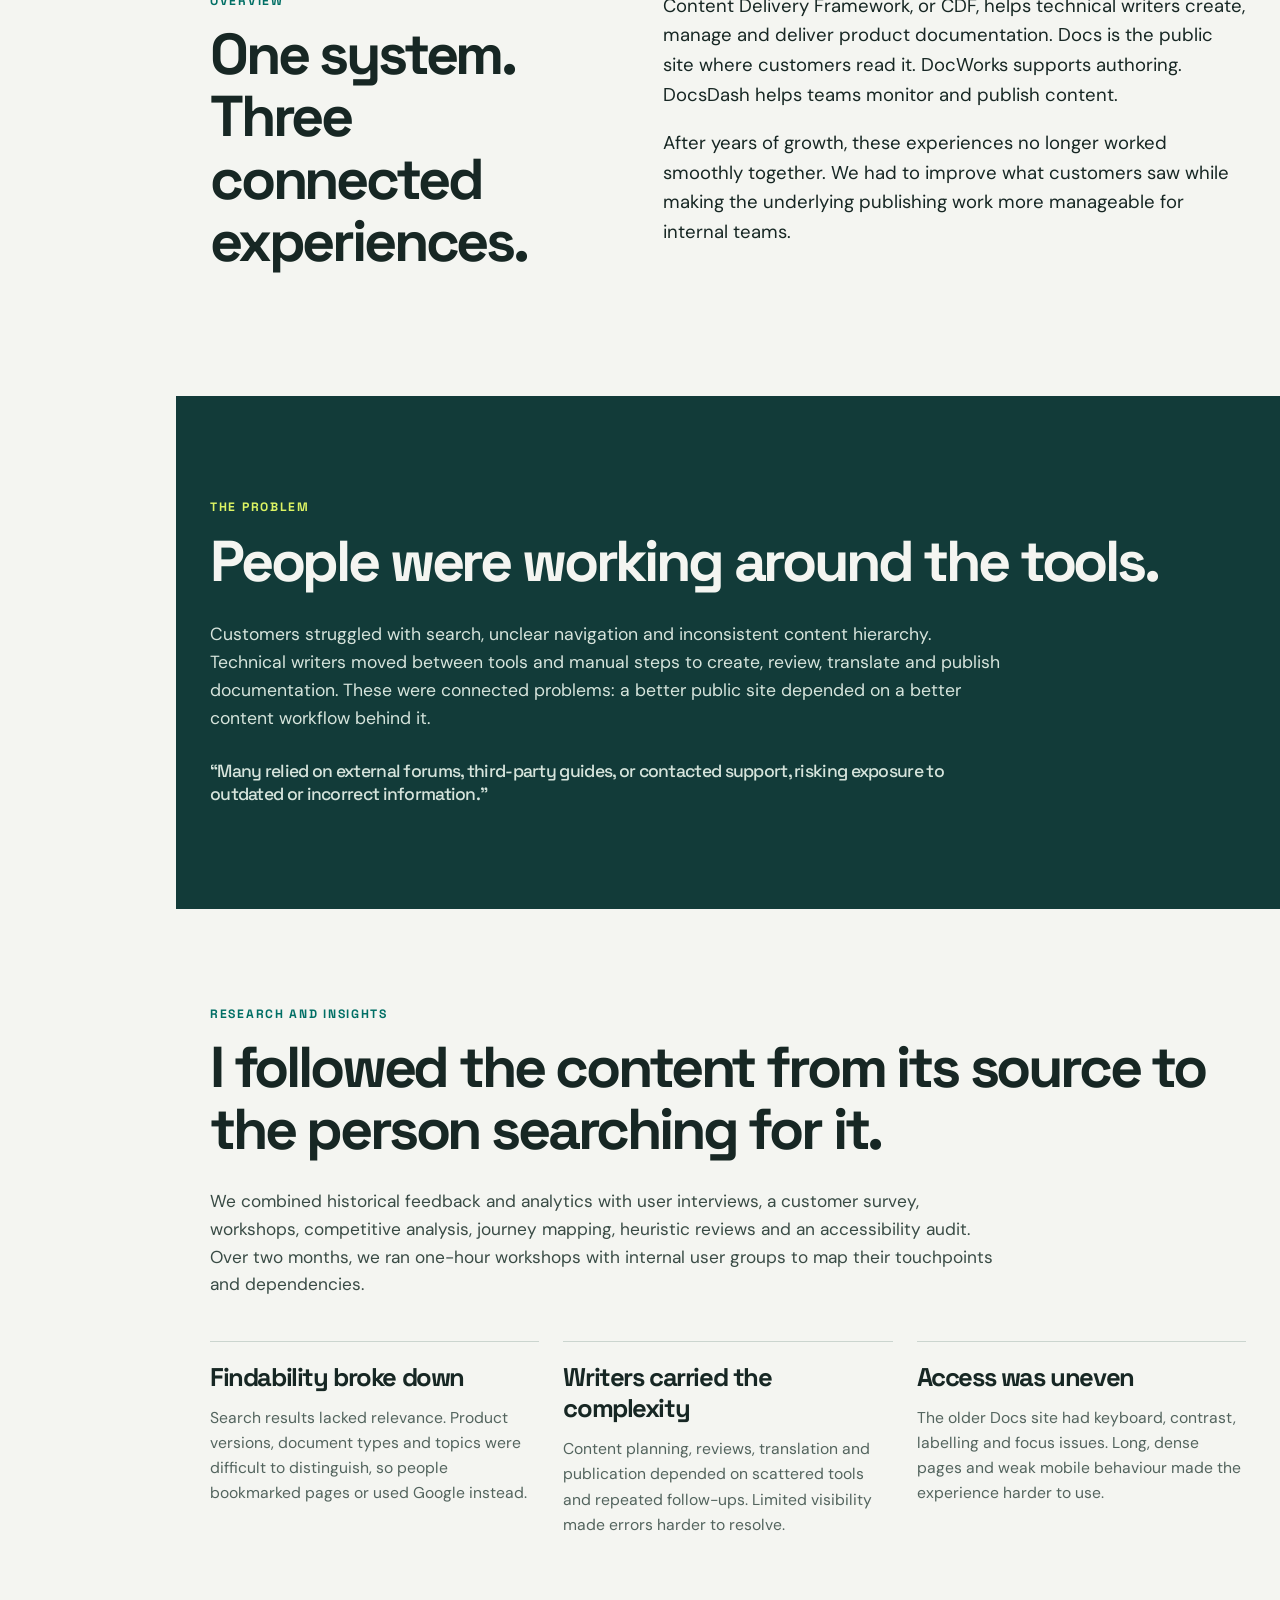
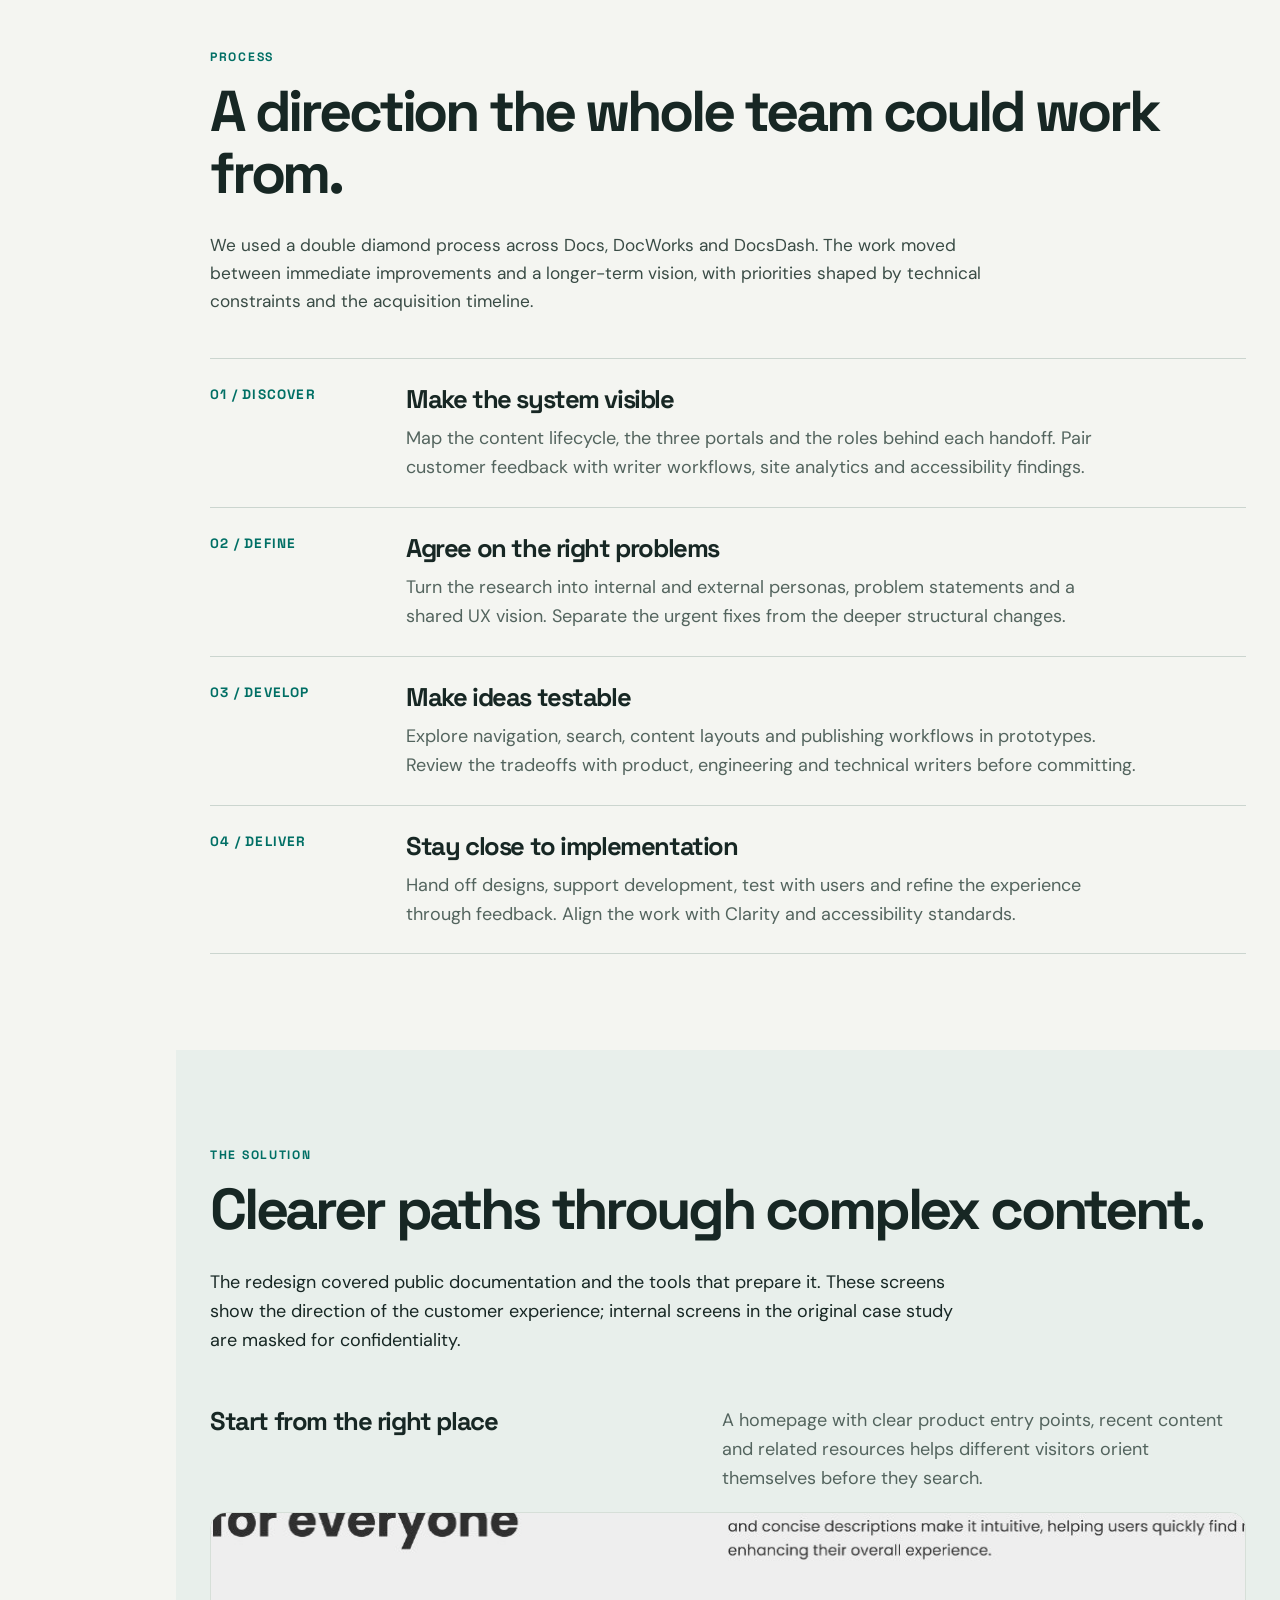
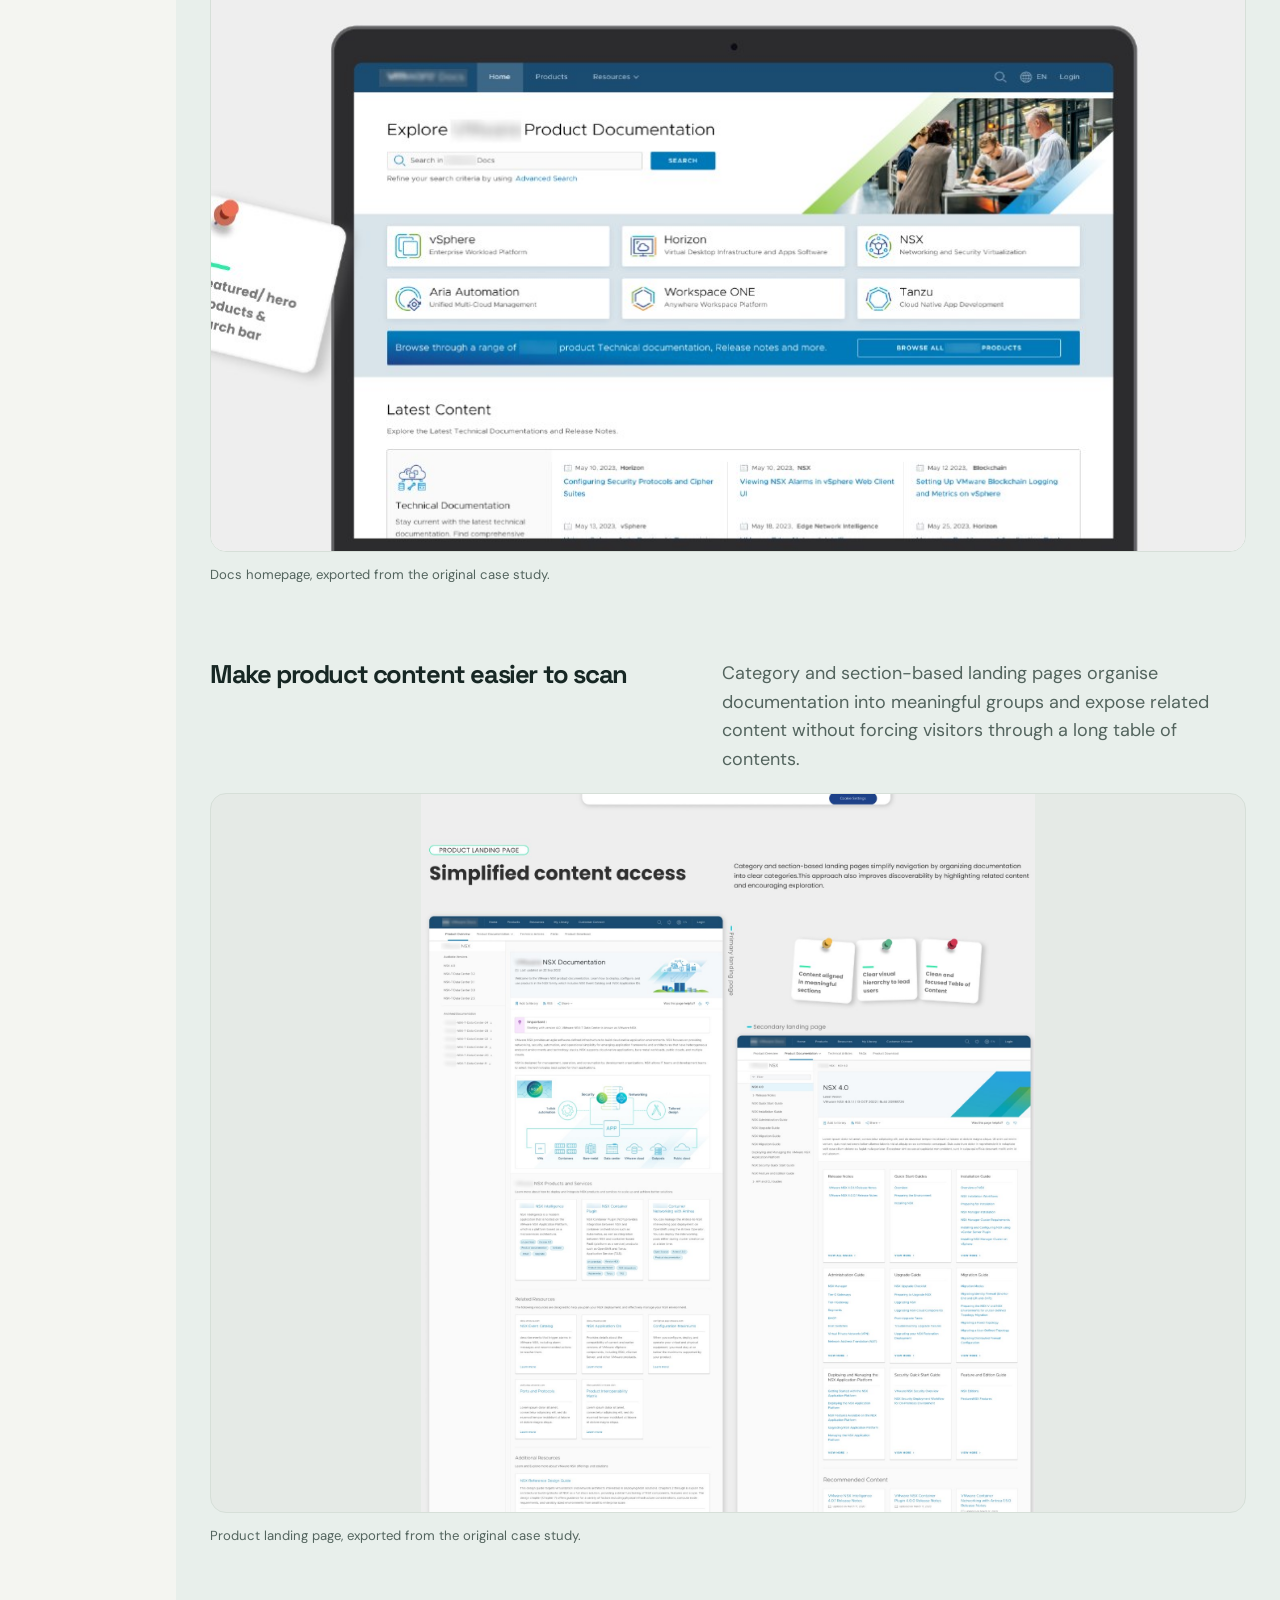
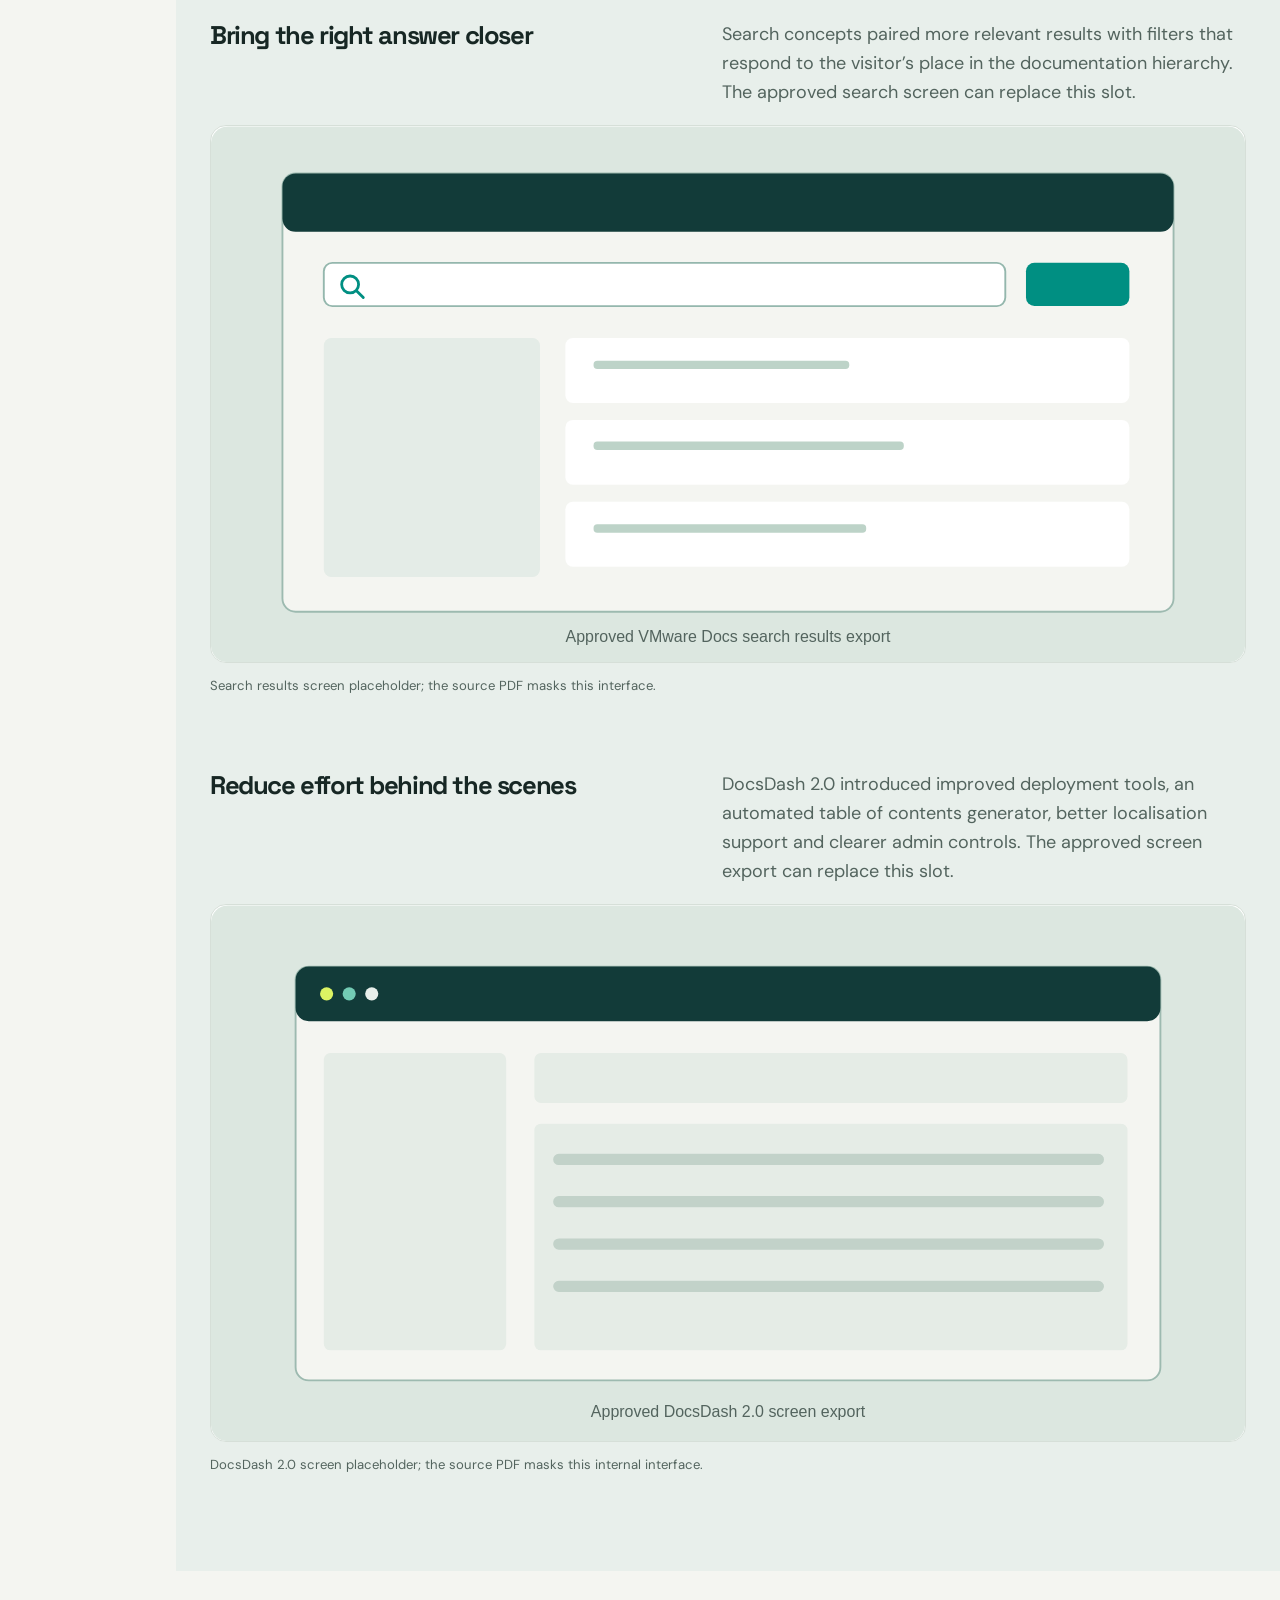
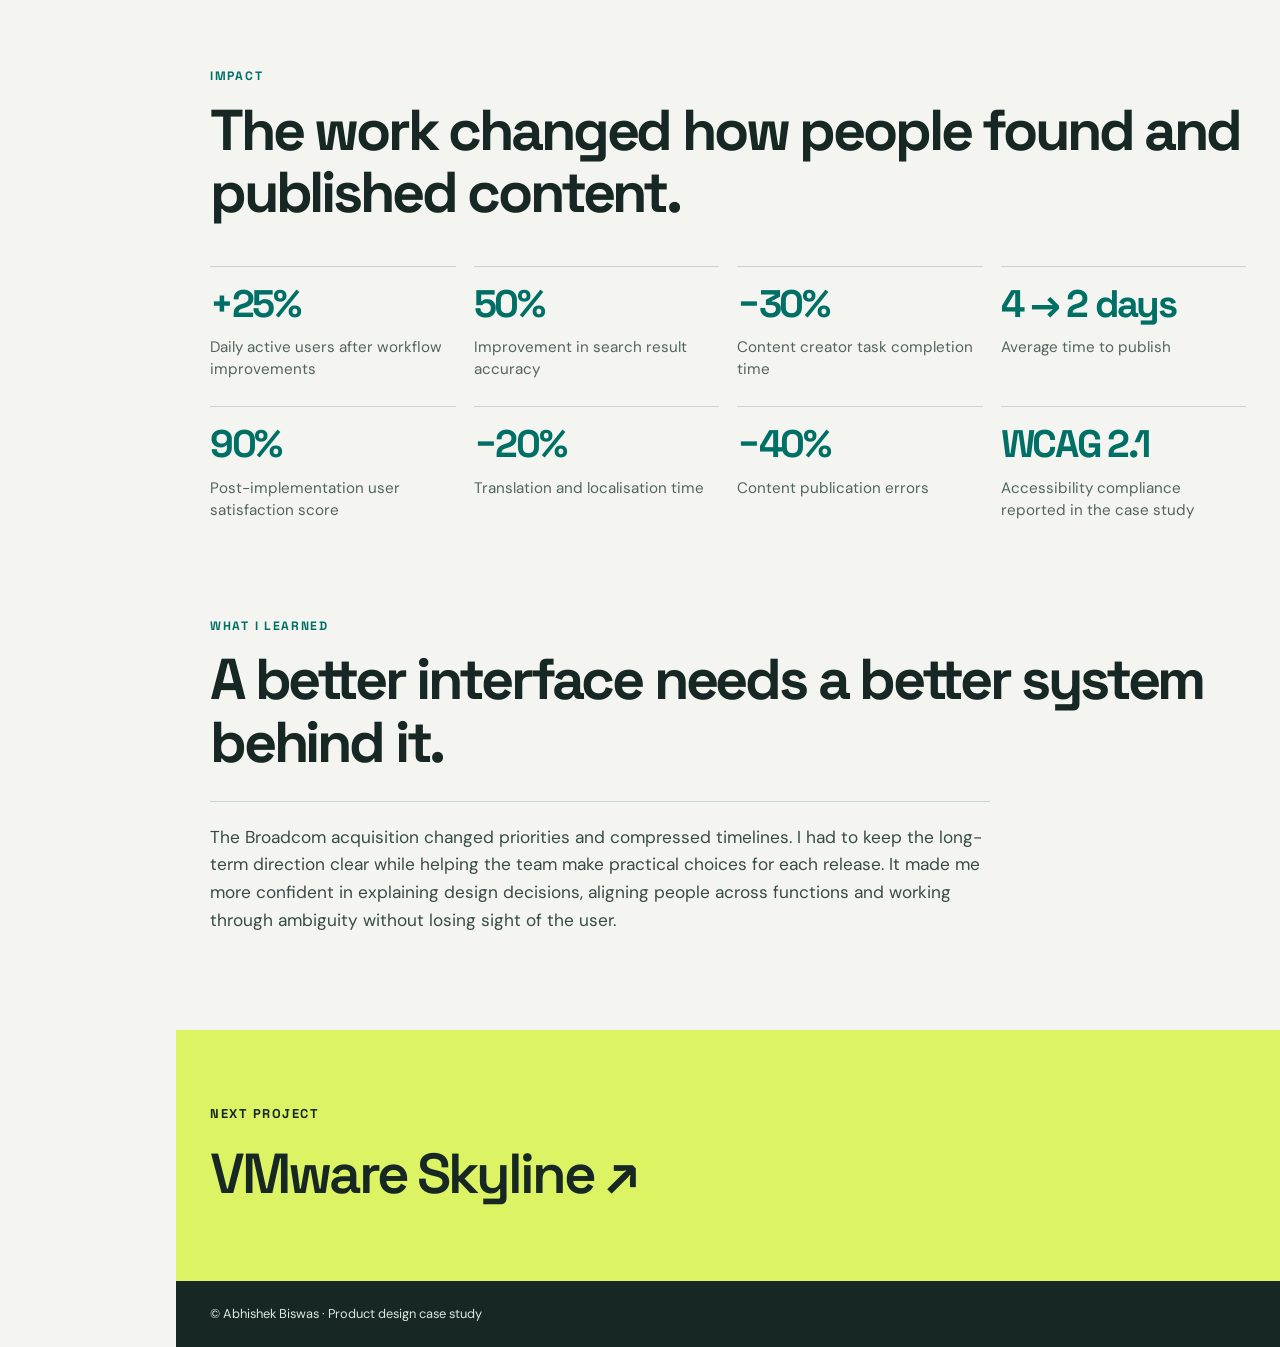
==== commit 327ecffa: "Update portfolio layout, resume and project cards" ====
--- a/01_VMware_CDF/index.html
+++ b/01_VMware_CDF/index.html
@@ -54,7 +54,7 @@
 <link rel="apple-touch-icon" sizes="192x192" href="/favicon-192.png?v=193">
 </head>
 <body class="theme-cdf has-case-navigation">
-  <header class="portfolio-header"><div class="portfolio-header-inner"><a class="portfolio-brand" href="../index.html" aria-label="Abhishek Biswas, home"><img src="../brand-mark.svg?v=2" alt="" width="39" height="39"><span>Abhishek Biswas<b>.</b></span></a><nav class="portfolio-nav" aria-label="Main navigation"><div class="portfolio-menu" id="portfolio-menu"><a href="../index.html#work">Work</a><a href="../index.html#process">My approach</a><a href="../index.html#experience">Experience</a><a href="../index.html#about">About</a><a href="../resume/" target="_blank" rel="noopener noreferrer">Résumé</a></div><button class="theme-toggle" type="button" aria-label="Switch to dark theme" title="Switch to dark theme"><svg class="theme-sun" width="20" height="20" viewBox="0 0 24 24" fill="none" stroke="currentColor" stroke-width="1.7" stroke-linecap="round" aria-hidden="true"><circle cx="12" cy="12" r="3.8"/><path d="M12 2v2m0 16v2M2 12h2m16 0h2M4.93 4.93l1.42 1.42m11.3 11.3 1.42 1.42M4.93 19.07l1.42-1.42m11.3-11.3 1.42-1.42"/></svg><svg class="theme-moon" width="20" height="20" viewBox="0 0 24 24" fill="none" stroke="currentColor" stroke-width="1.7" stroke-linecap="round" stroke-linejoin="round" aria-hidden="true"><path d="M20.6 13.5A8.6 8.6 0 0 1 10.5 3.4a8.6 8.6 0 1 0 10.1 10.1Z"/></svg></button><a class="portfolio-contact" href="../index.html#contact">Get in touch</a><button class="portfolio-menu-toggle" type="button" aria-expanded="false" aria-controls="portfolio-menu" aria-label="Open navigation menu"><svg width="22" height="22" viewBox="0 0 24 24" fill="none" stroke="currentColor" stroke-width="1.6" stroke-linecap="round" aria-hidden="true"><path class="menu-lines" d="M4 7h16M4 12h16M4 17h16"/><path class="menu-close" d="m6 6 12 12M18 6 6 18"/></svg></button></nav></div></header><nav class="case-navigation" aria-label="Case study sections"><span class="case-navigation-label">On this page</span><div class="case-navigation-links"><a href="#case-overview" aria-current="location">Overview</a><a href="#overview">Context</a><a href="#problem">The problem</a><a href="#research">Research</a><a href="#process">Process</a><a href="#solution">Solution</a><a href="#impact">Impact</a><a href="#learning">Reflection</a></div></nav><div class="case-page"><div class="portfolio-back-row"><a class="portfolio-back" href="../index.html#work"><span class="portfolio-back-icon"><svg width="20" height="20" viewBox="0 0 24 24" fill="none" stroke="currentColor" stroke-width="1.6" stroke-linecap="round" stroke-linejoin="round" aria-hidden="true"><path d="M19 12H5m6-6-6 6 6 6"/></svg></span><span>All work</span></a></div>
+  <header class="portfolio-header"><div class="portfolio-header-inner"><a class="portfolio-brand" href="../index.html" aria-label="Abhishek Biswas, home"><img src="../brand-mark.svg?v=2" alt="" width="39" height="39"><span>Abhishek Biswas<b>.</b></span></a><nav class="portfolio-nav" aria-label="Main navigation"><div class="portfolio-menu" id="portfolio-menu"><a href="../index.html#work">Work</a><a href="../index.html#process">My approach</a><a href="../index.html#experience">Experience</a><a href="../index.html#about">About</a><a href="../resume/" target="_blank" rel="noopener noreferrer">Résumé <span aria-hidden="true">↗</span></a></div><button class="theme-toggle" type="button" aria-label="Switch to dark theme" title="Switch to dark theme"><svg class="theme-sun" width="20" height="20" viewBox="0 0 24 24" fill="none" stroke="currentColor" stroke-width="1.7" stroke-linecap="round" aria-hidden="true"><circle cx="12" cy="12" r="3.8"/><path d="M12 2v2m0 16v2M2 12h2m16 0h2M4.93 4.93l1.42 1.42m11.3 11.3 1.42 1.42M4.93 19.07l1.42-1.42m11.3-11.3 1.42-1.42"/></svg><svg class="theme-moon" width="20" height="20" viewBox="0 0 24 24" fill="none" stroke="currentColor" stroke-width="1.7" stroke-linecap="round" stroke-linejoin="round" aria-hidden="true"><path d="M20.6 13.5A8.6 8.6 0 0 1 10.5 3.4a8.6 8.6 0 1 0 10.1 10.1Z"/></svg></button><a class="portfolio-contact" href="../index.html#contact">Get in touch</a><button class="portfolio-menu-toggle" type="button" aria-expanded="false" aria-controls="portfolio-menu" aria-label="Open navigation menu"><svg width="22" height="22" viewBox="0 0 24 24" fill="none" stroke="currentColor" stroke-width="1.6" stroke-linecap="round" aria-hidden="true"><path class="menu-lines" d="M4 7h16M4 12h16M4 17h16"/><path class="menu-close" d="m6 6 12 12M18 6 6 18"/></svg></button></nav></div></header><nav class="case-navigation" aria-label="Case study sections"><span class="case-navigation-label">On this page</span><div class="case-navigation-links"><a href="#case-overview" aria-current="location">Overview</a><a href="#overview">Context</a><a href="#problem">The problem</a><a href="#research">Research</a><a href="#process">Process</a><a href="#solution">Solution</a><a href="#impact">Impact</a><a href="#learning">Reflection</a></div></nav><div class="case-page"><div class="portfolio-back-row"><a class="portfolio-back" href="../index.html#work"><span class="portfolio-back-icon"><svg width="20" height="20" viewBox="0 0 24 24" fill="none" stroke="currentColor" stroke-width="1.6" stroke-linecap="round" stroke-linejoin="round" aria-hidden="true"><path d="M19 12H5m6-6-6 6 6 6"/></svg></span><span>All work</span></a></div>
   <main id="case-overview">
     <div class="hero band"><div class="container">
       <span class="eyebrow">01 / VMware · Content Delivery Framework</span>
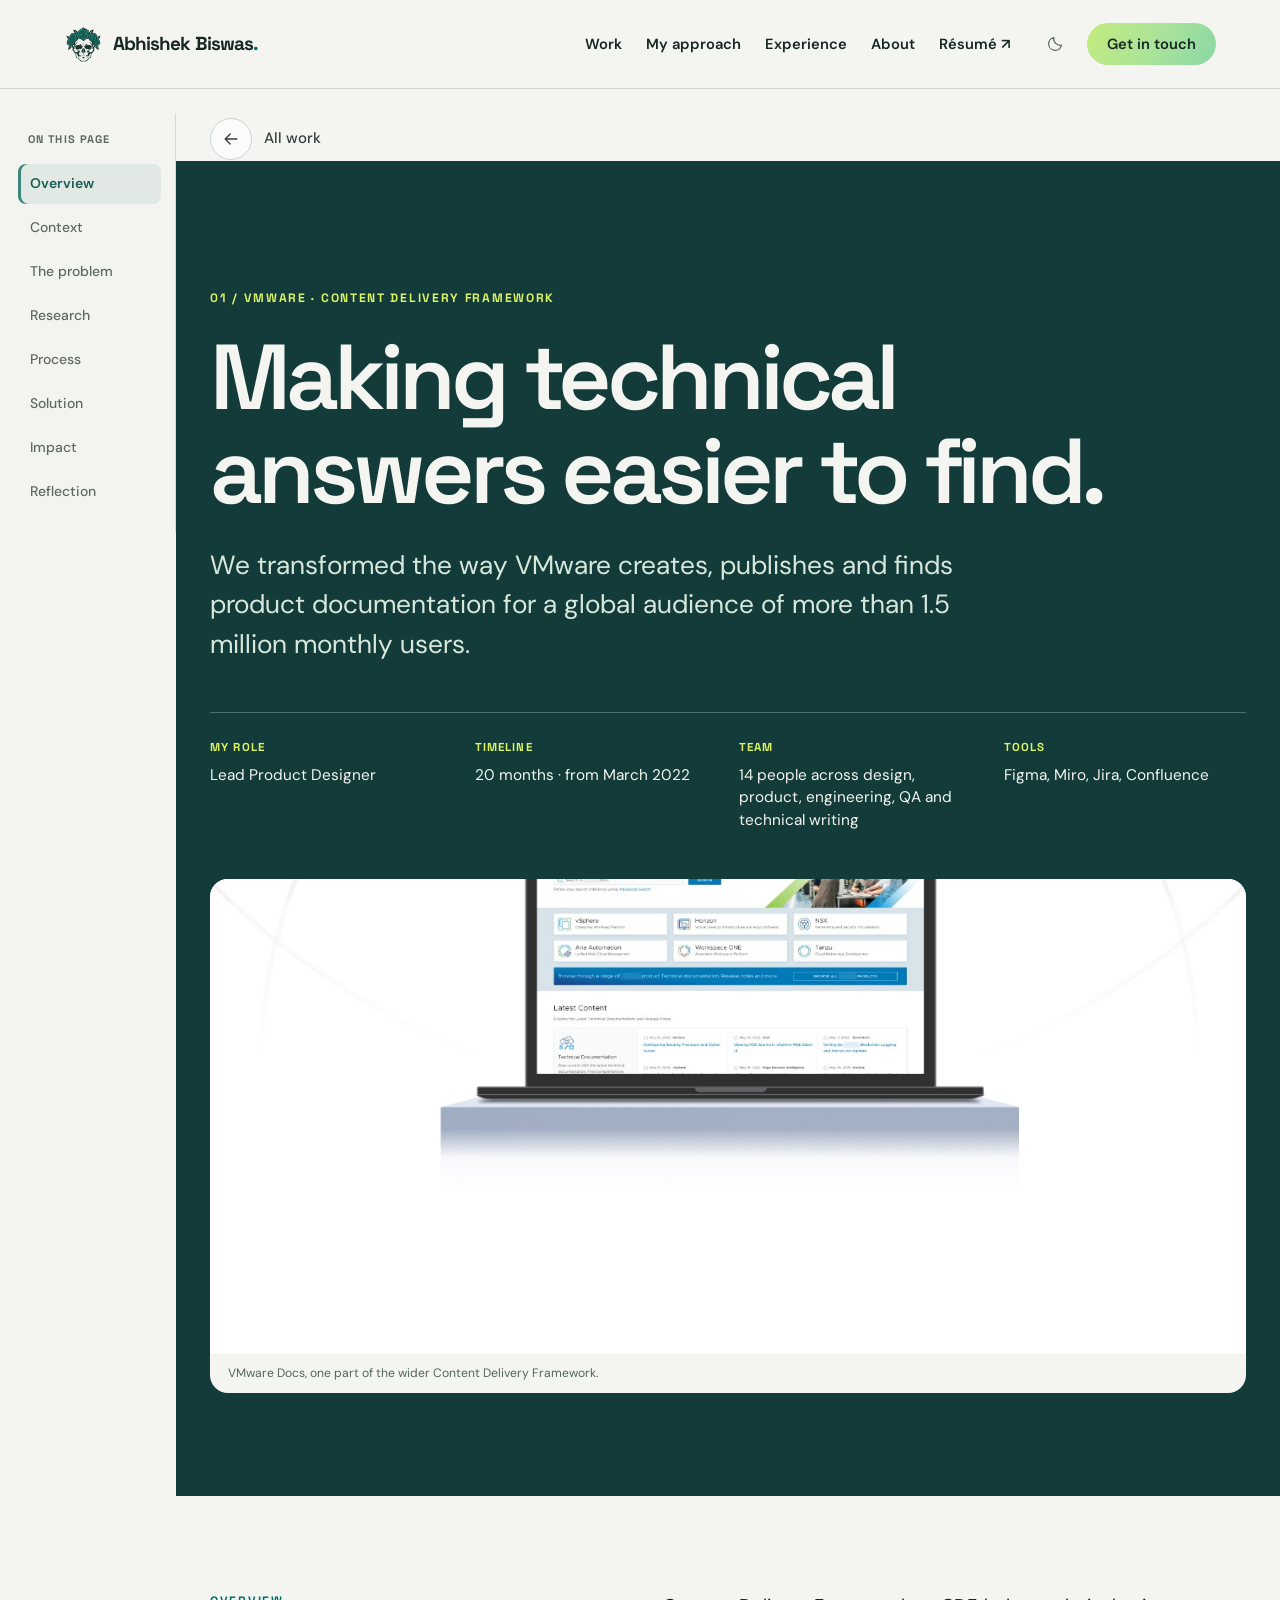
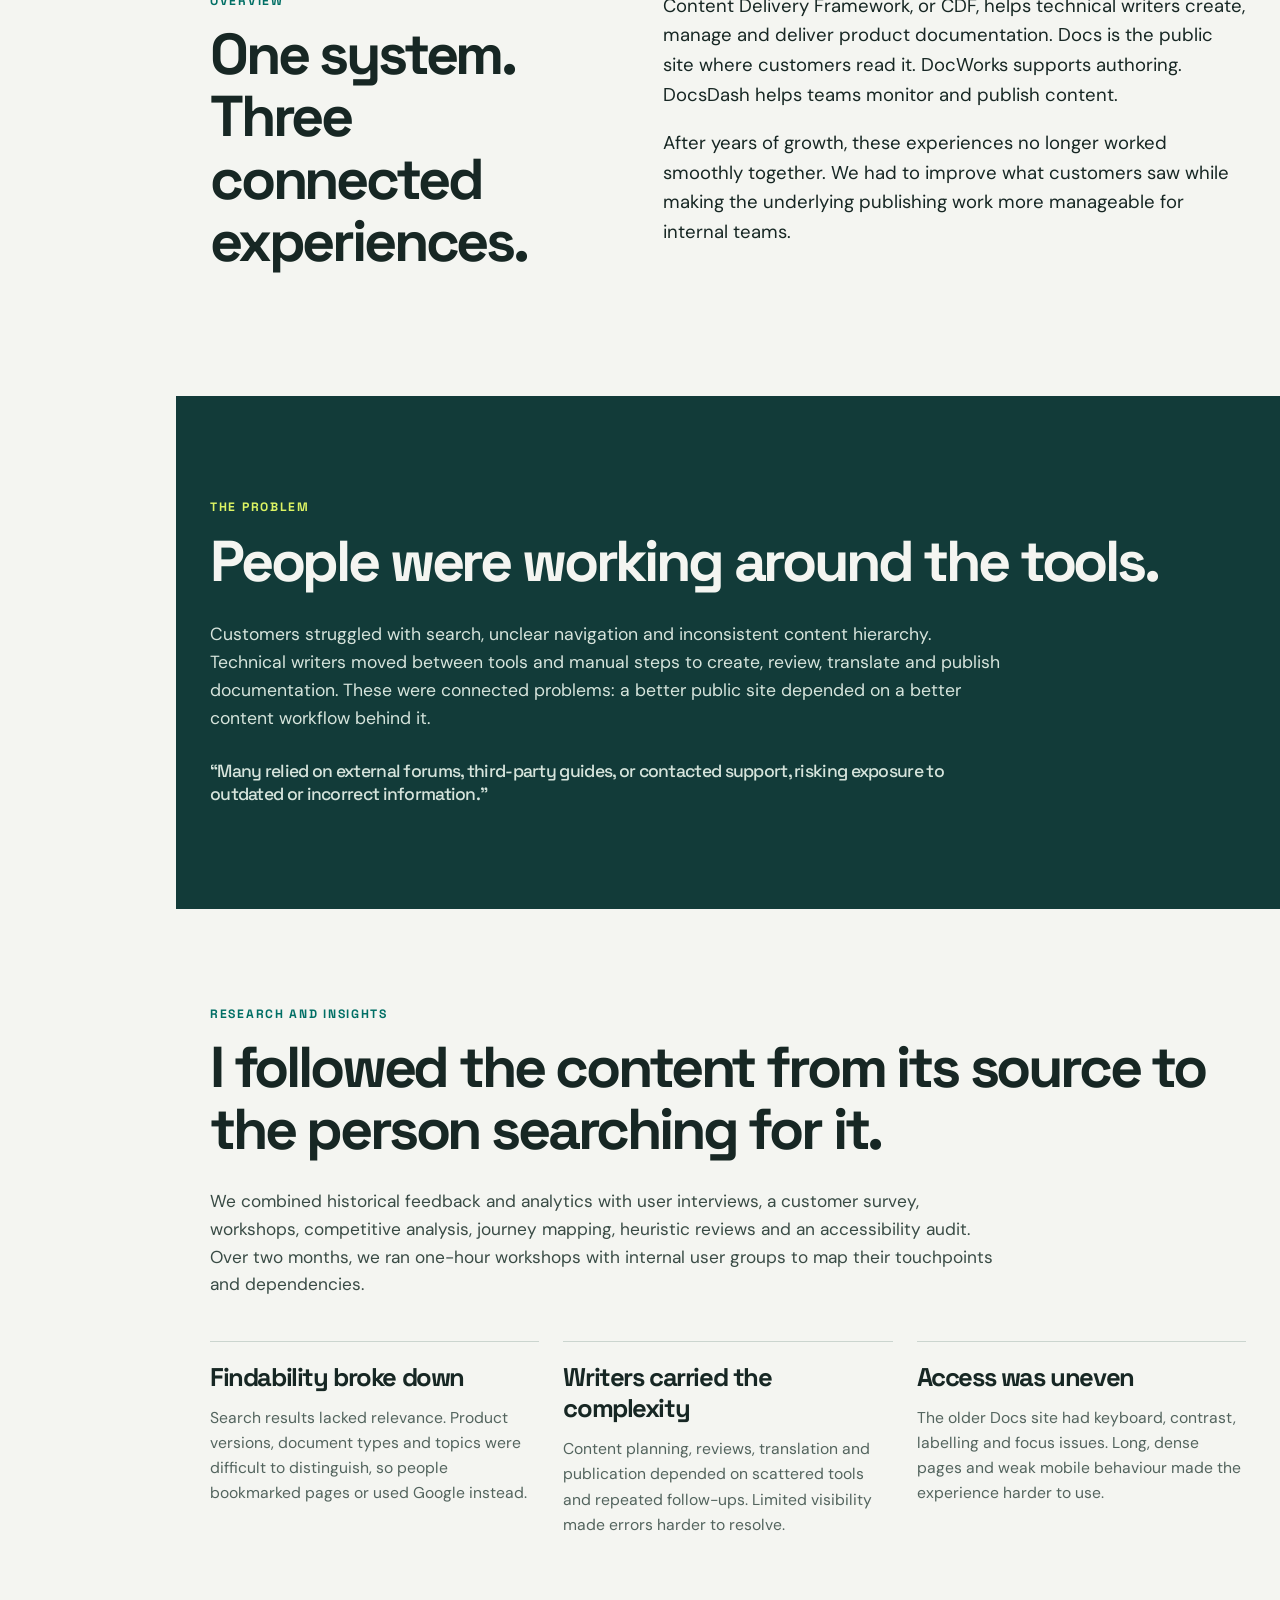
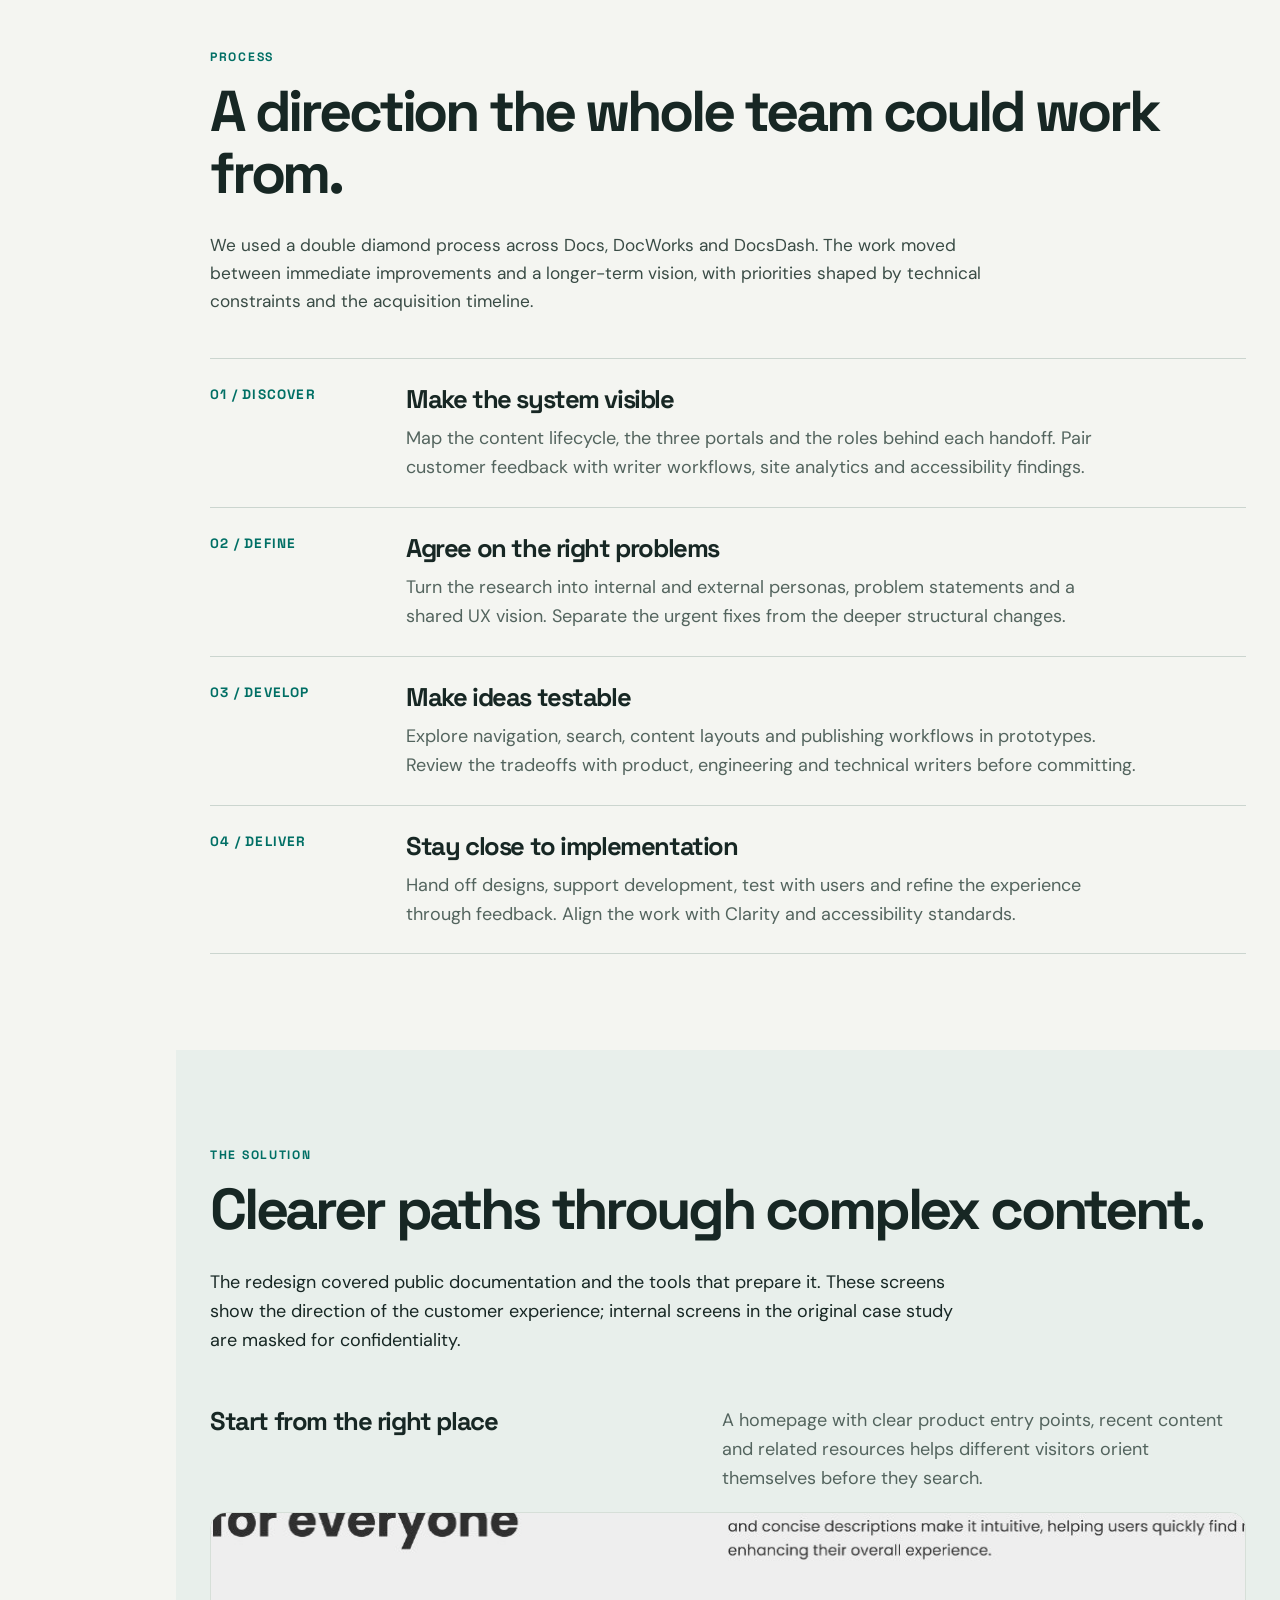
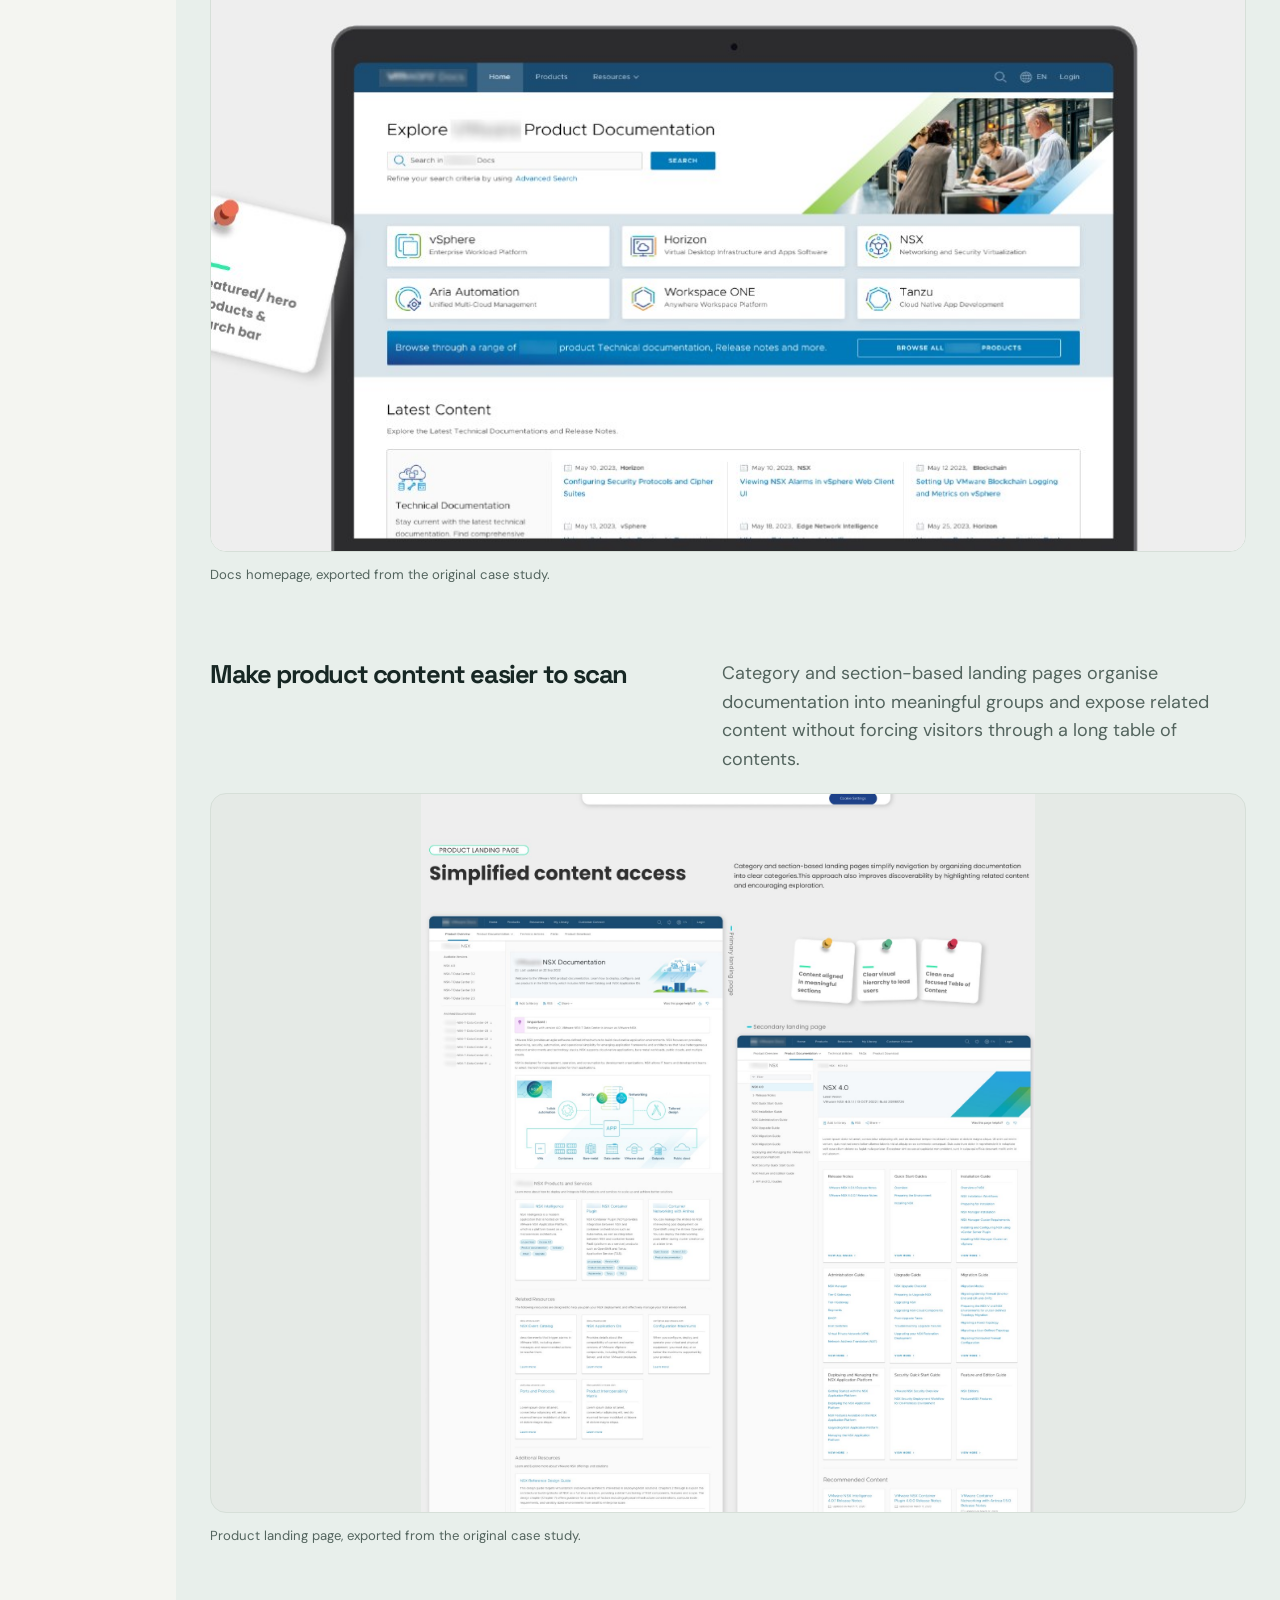
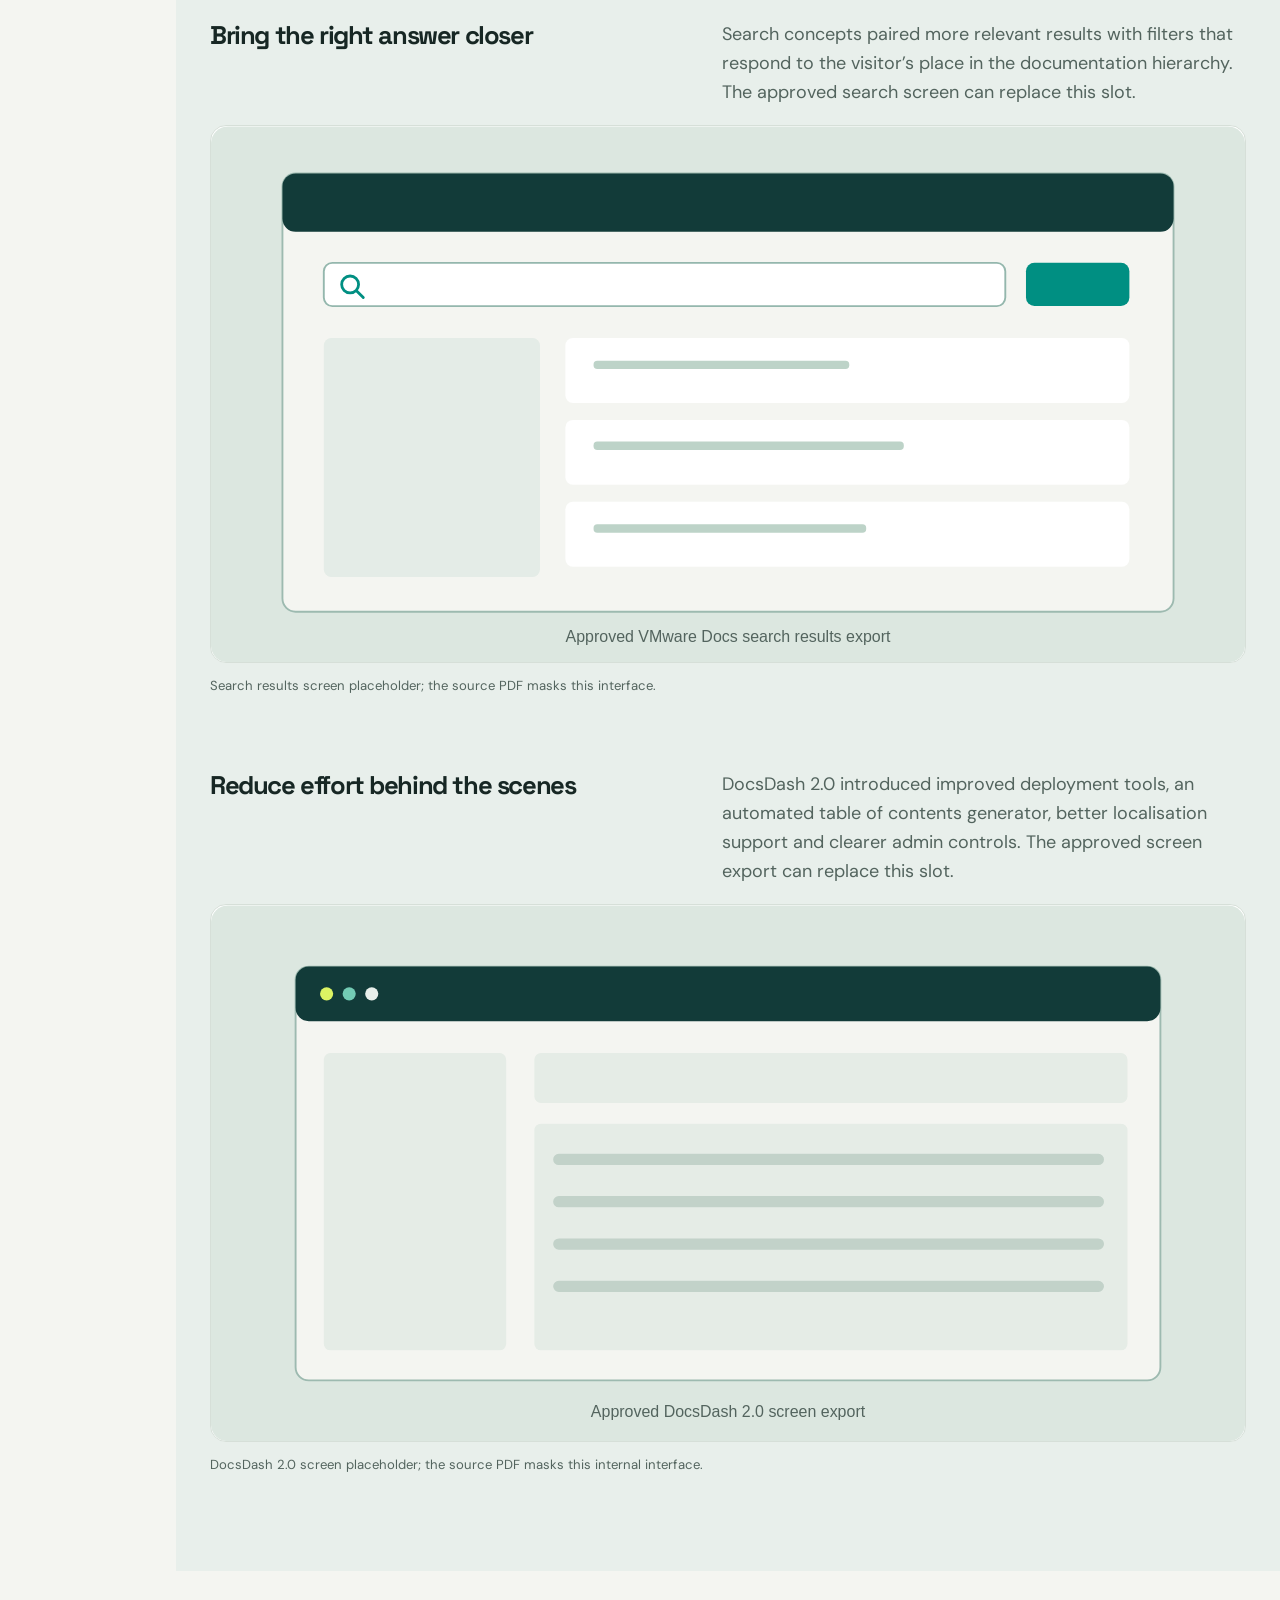
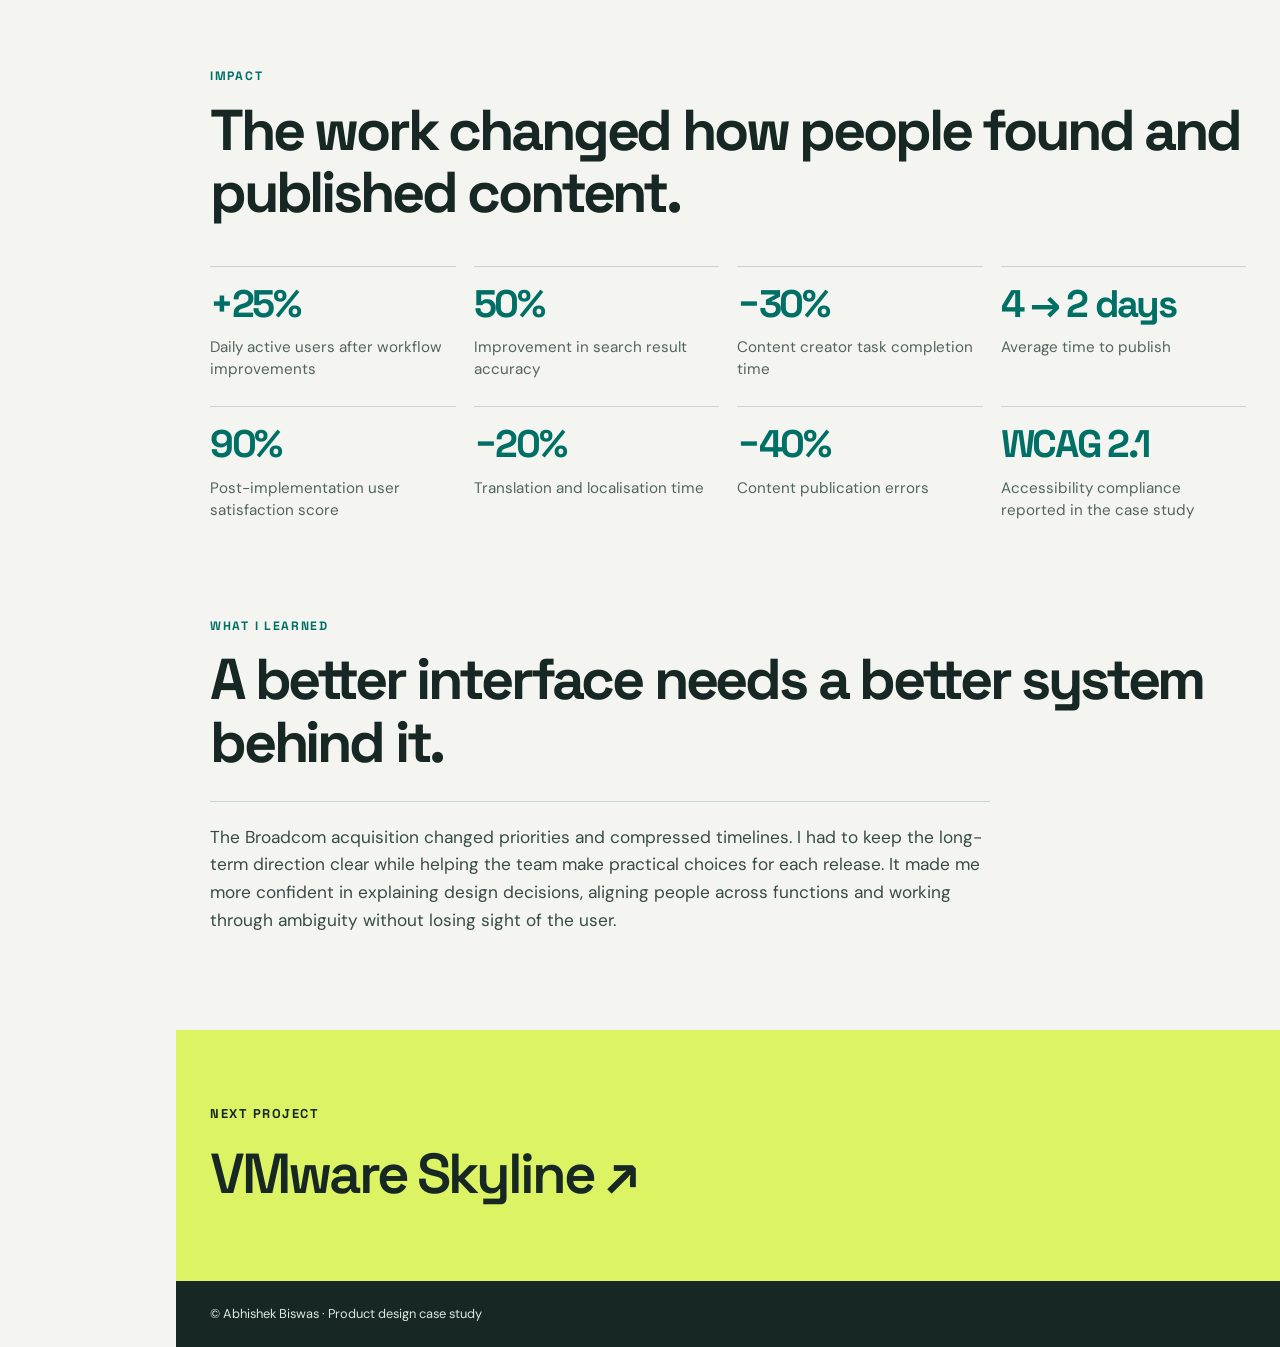
==== commit 88009e16: "the fluid effect" ====
--- a/01_VMware_CDF/index.html
+++ b/01_VMware_CDF/index.html
@@ -43,15 +43,18 @@
     @media(max-width:700px){.meta{grid-template-columns:repeat(2,minmax(0,1fr));gap:23px 16px}.intro-grid,.screen .screen-copy{grid-template-columns:1fr;gap:10px}.focus-list,.research-grid,.metrics{grid-template-columns:1fr 1fr}.section,.section + .section{margin:56px 0}.solution{padding:56px 0;margin:56px 0}.screen{margin-top:36px}.screen + .screen{margin-top:56px}.process-list li{grid-template-columns:1fr;gap:5px}.next{margin-top:56px}}
     @media(max-width:480px){.meta,.focus-list,.research-grid,.metrics{grid-template-columns:1fr}.hero h1{font-size:clamp(2.75rem,13vw,4rem)}.hero-image img{height:280px;object-fit:cover}.screen .screen-art,.screen .screen-art.tall{max-height:540px;object-fit:contain}.screen figcaption{line-height:1.45}}
   </style>
-<link rel="stylesheet" href="../shared/navigation.css">
-<script src="../shared/navigation.js?v=188" defer></script>
+<link rel="stylesheet" href="../shared/navigation.css?v=252">
+<script src="../shared/navigation.js?v=240" defer></script>
 <link rel="stylesheet" href="../shared/case-navigation.css?v=158">
 <script src="../shared/case-navigation.js?v=158" defer></script>
 <link rel="stylesheet" href="/shared/theme-controls.css?v=187">
-<link rel="stylesheet" href="/shared/dark-theme.css?v=192">
+<link rel="stylesheet" href="/shared/dark-theme.css?v=252">
 <link rel="icon" type="image/svg+xml" href="/favicon.svg?v=193">
 <link rel="alternate icon" type="image/png" sizes="32x32" href="/favicon-32.png?v=193">
 <link rel="apple-touch-icon" sizes="192x192" href="/favicon-192.png?v=193">
+<link rel="stylesheet" href="/shared/image-viewer.css?v=227">
+<script src="/shared/image-viewer.js?v=228" defer></script>
+<script src="/shared/contact-liquid.js?v=252" type="module"></script>
 </head>
 <body class="theme-cdf has-case-navigation">
   <header class="portfolio-header"><div class="portfolio-header-inner"><a class="portfolio-brand" href="../index.html" aria-label="Abhishek Biswas, home"><img src="../brand-mark.svg?v=2" alt="" width="39" height="39"><span>Abhishek Biswas<b>.</b></span></a><nav class="portfolio-nav" aria-label="Main navigation"><div class="portfolio-menu" id="portfolio-menu"><a href="../index.html#work">Work</a><a href="../index.html#process">My approach</a><a href="../index.html#experience">Experience</a><a href="../index.html#about">About</a><a href="../resume/" target="_blank" rel="noopener noreferrer">Résumé <span aria-hidden="true">↗</span></a></div><button class="theme-toggle" type="button" aria-label="Switch to dark theme" title="Switch to dark theme"><svg class="theme-sun" width="20" height="20" viewBox="0 0 24 24" fill="none" stroke="currentColor" stroke-width="1.7" stroke-linecap="round" aria-hidden="true"><circle cx="12" cy="12" r="3.8"/><path d="M12 2v2m0 16v2M2 12h2m16 0h2M4.93 4.93l1.42 1.42m11.3 11.3 1.42 1.42M4.93 19.07l1.42-1.42m11.3-11.3 1.42-1.42"/></svg><svg class="theme-moon" width="20" height="20" viewBox="0 0 24 24" fill="none" stroke="currentColor" stroke-width="1.7" stroke-linecap="round" stroke-linejoin="round" aria-hidden="true"><path d="M20.6 13.5A8.6 8.6 0 0 1 10.5 3.4a8.6 8.6 0 1 0 10.1 10.1Z"/></svg></button><a class="portfolio-contact" href="../index.html#contact">Get in touch</a><button class="portfolio-menu-toggle" type="button" aria-expanded="false" aria-controls="portfolio-menu" aria-label="Open navigation menu"><svg width="22" height="22" viewBox="0 0 24 24" fill="none" stroke="currentColor" stroke-width="1.6" stroke-linecap="round" aria-hidden="true"><path class="menu-lines" d="M4 7h16M4 12h16M4 17h16"/><path class="menu-close" d="m6 6 12 12M18 6 6 18"/></svg></button></nav></div></header><nav class="case-navigation" aria-label="Case study sections"><span class="case-navigation-label">On this page</span><div class="case-navigation-links"><a href="#case-overview" aria-current="location">Overview</a><a href="#overview">Context</a><a href="#problem">The problem</a><a href="#research">Research</a><a href="#process">Process</a><a href="#solution">Solution</a><a href="#impact">Impact</a><a href="#learning">Reflection</a></div></nav><div class="case-page"><div class="portfolio-back-row"><a class="portfolio-back" href="../index.html#work"><span class="portfolio-back-icon"><svg width="20" height="20" viewBox="0 0 24 24" fill="none" stroke="currentColor" stroke-width="1.6" stroke-linecap="round" stroke-linejoin="round" aria-hidden="true"><path d="M19 12H5m6-6-6 6 6 6"/></svg></span><span>All work</span></a></div>
@@ -66,7 +69,7 @@
         <div><dt>Team</dt><dd>14 people across design, product, engineering, QA and technical writing</dd></div>
         <div><dt>Tools</dt><dd>Figma, Miro, Jira, Confluence</dd></div>
       </dl>
-      <figure class="hero-image"><img src="images/cdf-hero.jpg" alt="VMware Docs homepage shown on a laptop" width="1228" height="620"><figcaption>VMware Docs, one part of the wider Content Delivery Framework.</figcaption></figure>
+      <figure class="hero-image"><a class="evidence-link" href="/image/?src=%2F01_VMware_CDF%2Fimages%2Fcdf-hero.jpg" data-full-image="/01_VMware_CDF/images/cdf-hero.jpg" target="_blank" rel="noopener"><img src="images/cdf-hero.jpg" alt="VMware Docs homepage shown on a laptop" width="1228" height="620"></a><figcaption>VMware Docs, one part of the wider Content Delivery Framework.</figcaption></figure>
     </div></div>
 
     <section class="section" aria-labelledby="overview"><div class="container intro-grid"><div><span class="eyebrow">Overview</span><h2 id="overview">One system. Three connected experiences.</h2></div><div><p>Content Delivery Framework, or CDF, helps technical writers create, manage and deliver product documentation. Docs is the public site where customers read it. DocWorks supports authoring. DocsDash helps teams monitor and publish content.</p><p>After years of growth, these experiences no longer worked smoothly together. We had to improve what customers saw while making the underlying publishing work more manageable for internal teams.</p></div></div></section>
@@ -87,10 +90,10 @@
     </ol></div></section>
 
     <section class="solution band" aria-labelledby="solution"><div class="container"><span class="eyebrow">The solution</span><h2 id="solution">Clearer paths through complex content.</h2><p class="solution-intro">The redesign covered public documentation and the tools that prepare it. These screens show the direction of the customer experience; internal screens in the original case study are masked for confidentiality.</p>
-      <figure class="screen"><div class="screen-copy"><h3>Start from the right place</h3><p>A homepage with clear product entry points, recent content and related resources helps different visitors orient themselves before they search.</p></div><img class="screen-art" src="images/cdf-docs-homepage.jpg" alt="VMware Docs homepage with search, product entry points, latest content and resources" width="1040" height="1780" loading="lazy"><figcaption>Docs homepage, exported from the original case study.</figcaption></figure>
-      <figure class="screen"><div class="screen-copy"><h3>Make product content easier to scan</h3><p>Category and section-based landing pages organise documentation into meaningful groups and expose related content without forcing visitors through a long table of contents.</p></div><img class="screen-art tall" src="images/cdf-product-landing.jpg" alt="VMware Docs product landing page with structured documentation categories" width="1520" height="1780" loading="lazy"><figcaption>Product landing page, exported from the original case study.</figcaption></figure>
-      <figure class="screen"><div class="screen-copy"><h3>Bring the right answer closer</h3><p>Search concepts paired more relevant results with filters that respond to the visitor’s place in the documentation hierarchy. The approved search screen can replace this slot.</p></div><img class="screen-art" src="images/cdf-search-placeholder.svg" alt="Placeholder for approved VMware Docs search results screen" width="1100" height="570" loading="lazy"><figcaption>Search results screen placeholder; the source PDF masks this interface.</figcaption></figure>
-      <figure class="screen"><div class="screen-copy"><h3>Reduce effort behind the scenes</h3><p>DocsDash 2.0 introduced improved deployment tools, an automated table of contents generator, better localisation support and clearer admin controls. The approved screen export can replace this slot.</p></div><img class="screen-art" src="images/cdf-docsdash-placeholder.svg" alt="Placeholder for approved DocsDash 2.0 publishing screen" width="1100" height="570" loading="lazy"><figcaption>DocsDash 2.0 screen placeholder; the source PDF masks this internal interface.</figcaption></figure>
+      <figure class="screen"><div class="screen-copy"><h3>Start from the right place</h3><p>A homepage with clear product entry points, recent content and related resources helps different visitors orient themselves before they search.</p></div><a class="evidence-link" href="/image/?src=%2F01_VMware_CDF%2Fimages%2Fcdf-docs-homepage.jpg" data-full-image="/01_VMware_CDF/images/cdf-docs-homepage.jpg" target="_blank" rel="noopener"><img class="screen-art" src="images/cdf-docs-homepage.jpg" alt="VMware Docs homepage with search, product entry points, latest content and resources" width="1040" height="1780" loading="lazy"></a><figcaption>Docs homepage, exported from the original case study.</figcaption></figure>
+      <figure class="screen"><div class="screen-copy"><h3>Make product content easier to scan</h3><p>Category and section-based landing pages organise documentation into meaningful groups and expose related content without forcing visitors through a long table of contents.</p></div><a class="evidence-link" href="/image/?src=%2F01_VMware_CDF%2Fimages%2Fcdf-product-landing.jpg" data-full-image="/01_VMware_CDF/images/cdf-product-landing.jpg" target="_blank" rel="noopener"><img class="screen-art tall" src="images/cdf-product-landing.jpg" alt="VMware Docs product landing page with structured documentation categories" width="1520" height="1780" loading="lazy"></a><figcaption>Product landing page, exported from the original case study.</figcaption></figure>
+      <figure class="screen"><div class="screen-copy"><h3>Bring the right answer closer</h3><p>Search concepts paired more relevant results with filters that respond to the visitor’s place in the documentation hierarchy. The approved search screen can replace this slot.</p></div><a class="evidence-link" href="/image/?src=%2F01_VMware_CDF%2Fimages%2Fcdf-search-placeholder.svg" data-full-image="/01_VMware_CDF/images/cdf-search-placeholder.svg" target="_blank" rel="noopener"><img class="screen-art" src="images/cdf-search-placeholder.svg" alt="Placeholder for approved VMware Docs search results screen" width="1100" height="570" loading="lazy"></a><figcaption>Search results screen placeholder; the source PDF masks this interface.</figcaption></figure>
+      <figure class="screen"><div class="screen-copy"><h3>Reduce effort behind the scenes</h3><p>DocsDash 2.0 introduced improved deployment tools, an automated table of contents generator, better localisation support and clearer admin controls. The approved screen export can replace this slot.</p></div><a class="evidence-link" href="/image/?src=%2F01_VMware_CDF%2Fimages%2Fcdf-docsdash-placeholder.svg" data-full-image="/01_VMware_CDF/images/cdf-docsdash-placeholder.svg" target="_blank" rel="noopener"><img class="screen-art" src="images/cdf-docsdash-placeholder.svg" alt="Placeholder for approved DocsDash 2.0 publishing screen" width="1100" height="570" loading="lazy"></a><figcaption>DocsDash 2.0 screen placeholder; the source PDF masks this internal interface.</figcaption></figure>
     </div></section>
 
     <section class="section" aria-labelledby="impact"><div class="container"><span class="eyebrow">Impact</span><h2 id="impact">The work changed how people found and published content.</h2><div class="metrics">
--- a/shared/navigation.css
+++ b/shared/navigation.css
@@ -13,6 +13,13 @@
 #contact.contact{min-height:100vh;min-height:100dvh;scroll-margin-top:0;background:linear-gradient(115deg,#dcf363 0%,#a9e39a 52%,#68cbb0 100%);background-size:200% 200%;background-position:50% 50%;animation:contact-gradient-drift 6s ease-in-out infinite alternate}
 #contact.contact .section-label{color:#123b39}
 .portfolio-header .portfolio-nav .portfolio-contact:hover{color:#172724;filter:brightness(.96)}
+/* Shared fluid surface for the contact fold and every navigation contact button. */
+#contact.contact{isolation:isolate}
+.portfolio-header .portfolio-nav .portfolio-contact{position:relative;isolation:isolate;overflow:hidden}
+.contact-liquid{position:absolute;inset:0;z-index:-1;display:block;width:100%;height:100%;pointer-events:none;opacity:0;transition:opacity .7s ease;contain:strict}
+.contact-liquid.is-flowing{opacity:1}
+.contact-liquid-button{border-radius:inherit;transition:opacity .25s ease}
+@media(prefers-reduced-motion:reduce),(any-hover:none){.contact-liquid{display:none;transition:none}}
 .portfolio-header a:focus-visible,.portfolio-back:focus-visible{outline:3px solid #008f82;outline-offset:5px}
 .portfolio-back-row{max-width:1100px;margin:0 auto;padding:28px 32px 0}
 .portfolio-back{display:inline-flex;align-items:center;gap:12px;min-height:44px;color:#34403c;text-decoration:none;font:500 .94rem/1.4 'DM Sans',system-ui,sans-serif}
@@ -26,7 +33,8 @@
 .portfolio-menu-toggle{display:none;align-items:center;justify-content:center;flex:none;width:40px;height:40px;padding:0;border:0;border-radius:50%;background:transparent;color:#172724;cursor:pointer}
 .portfolio-menu-toggle:hover{background:#e0ece7}.portfolio-menu-toggle:focus-visible{outline:3px solid #008f82;outline-offset:3px}
 .portfolio-menu-toggle svg{display:block}.menu-close{display:none}.portfolio-header.menu-open .menu-lines{display:none}.portfolio-header.menu-open .menu-close{display:block}
-.portfolio-header.menu-open,.portfolio-header:focus-within{transform:none}
+/* Keep keyboard focus visible without pinning the bar after a mouse click. */
+.portfolio-header.menu-open,.portfolio-header:has(:focus-visible){transform:none}
 .portfolio-scroll-top{position:fixed;right:clamp(16px,3vw,36px);bottom:calc(18px + env(safe-area-inset-bottom));z-index:60;display:grid;place-items:center;width:44px;height:44px;padding:0;border:1px solid rgba(220,243,99,.35);border-radius:50%;background:rgba(23,39,36,.9);color:#dcf363;box-shadow:0 7px 22px rgba(23,39,36,.18);backdrop-filter:blur(8px);-webkit-backdrop-filter:blur(8px);cursor:pointer;opacity:0;visibility:hidden;transform:translateY(10px);transition:opacity .2s ease,transform .2s ease,visibility .2s ease,background .2s ease}
 .portfolio-scroll-top.is-visible{opacity:1;visibility:visible;transform:translateY(0)}
 .portfolio-scroll-top:hover{background:#0d574e;transform:translateY(-3px)}
--- a/shared/dark-theme.css
+++ b/shared/dark-theme.css
@@ -38,7 +38,11 @@
 :where(html[data-theme="dark"]) .portfolio-header .portfolio-nav a { color: var(--ink); }
 :where(html[data-theme="dark"]) .portfolio-brand b { color: var(--teal); }
 :where(html[data-theme="dark"]) .portfolio-header .portfolio-nav a:hover { color: var(--teal); }
-:where(html[data-theme="dark"]) .portfolio-header .portfolio-menu { background: var(--paper); border-color: var(--line); }
+:where(html[data-theme="dark"]) .portfolio-header .portfolio-menu { background: transparent; border-color: var(--line); }
+/* Only the expanded mobile menu needs its own surface; desktop links share the header. */
+@media(max-width:1100px) {
+  :where(html[data-theme="dark"]) .portfolio-header .portfolio-menu { background: var(--paper); }
+}
 :where(html[data-theme="dark"]) .portfolio-header .portfolio-menu a:hover { background: transparent; }
 :where(html[data-theme="dark"]) .portfolio-menu-toggle { color: var(--ink); }
 :where(html[data-theme="dark"]) .portfolio-menu-toggle:hover { background: var(--mist); }
--- a/shared/image-viewer.css
+++ b/shared/image-viewer.css
@@ -0,0 +1,56 @@
+a[aria-haspopup="dialog"] { cursor: zoom-in; }
+.theme-cdf .evidence-link { display: block; }
+dialog.image-viewer {
+  box-sizing: border-box;
+  width: calc(100vw - 32px);
+  height: calc(100vh - 32px);
+  height: calc(100dvh - 32px);
+  max-width: 1600px;
+  max-height: none;
+  margin: auto;
+  padding: 0;
+  border: 1px solid var(--line, #cbd5cf);
+  border-radius: 20px;
+  background: var(--paper, #f4f5f1);
+  color: var(--ink, #172724);
+  box-shadow: 0 24px 80px #0005;
+  overflow: hidden;
+}
+.image-viewer::backdrop { background: #08120fe0; }
+.image-viewer-shell { display: flex; flex-direction: column; height: 100%; min-height: 0; }
+.image-viewer-toolbar { display: flex; align-items: center; gap: 12px; padding: 12px 16px; border-bottom: 1px solid var(--line, #cbd5cf); }
+.image-viewer-status { margin-right: auto; font-size: .875rem; line-height: 1.4; color: var(--muted, #53645e); }
+.image-viewer-toolbar button {
+  display: inline-flex;
+  align-items: center;
+  justify-content: center;
+  flex-shrink: 0;
+  gap: 8px;
+  min-width: 44px;
+  min-height: 44px;
+  padding: 8px 12px;
+  border: 1px solid var(--line, #cbd5cf);
+  border-radius: 24px;
+  background: transparent;
+  color: inherit;
+  font: 500 .875rem/1.4 var(--body, 'DM Sans', sans-serif);
+  cursor: pointer;
+}
+.image-viewer-toolbar button:hover { background: var(--mist, #e2e9e5); }
+.image-viewer-toolbar button:disabled { opacity: .5; cursor: default; }
+.image-viewer-toolbar .image-viewer-close { padding: 8px; }
+.image-viewer button:focus-visible,
+.image-viewer-viewport:focus-visible { outline: 3px solid var(--teal, #008f82); outline-offset: -4px; }
+.image-viewer-viewport { flex: 1; min-height: 0; overflow: auto; overscroll-behavior: contain; }
+.image-viewer-canvas { box-sizing: border-box; display: grid; place-items: center; width: max-content; min-width: 100%; min-height: 100%; padding: 16px; }
+.image-viewer img.image-viewer-picture { display: block; flex: none; max-width: none; max-height: none; object-fit: contain; border: 0; border-radius: 0; margin: 0; cursor: zoom-in; }
+.image-viewer img.image-viewer-picture[hidden] { display: none; }
+.image-viewer img.image-viewer-picture.is-zoomed { cursor: zoom-out; }
+.image-viewer p.image-viewer-caption { margin: 0; padding: 12px 20px; border-top: 1px solid var(--line, #cbd5cf); font-size: .875rem; line-height: 1.5; color: var(--body-ink, #34403c); max-height: 20vh; overflow: auto; }
+.image-viewer-caption:empty { display: none; }
+@media (max-width: 620px) {
+  dialog.image-viewer { width: calc(100vw - 16px); height: calc(100vh - 16px); height: calc(100dvh - 16px); border-radius: 16px; }
+  .image-viewer-toolbar { padding: 8px; gap: 8px; flex-wrap: wrap; }
+  .image-viewer-status { flex: 1; min-width: 100px; }
+  .image-viewer p.image-viewer-caption { padding: 10px 14px; }
+}
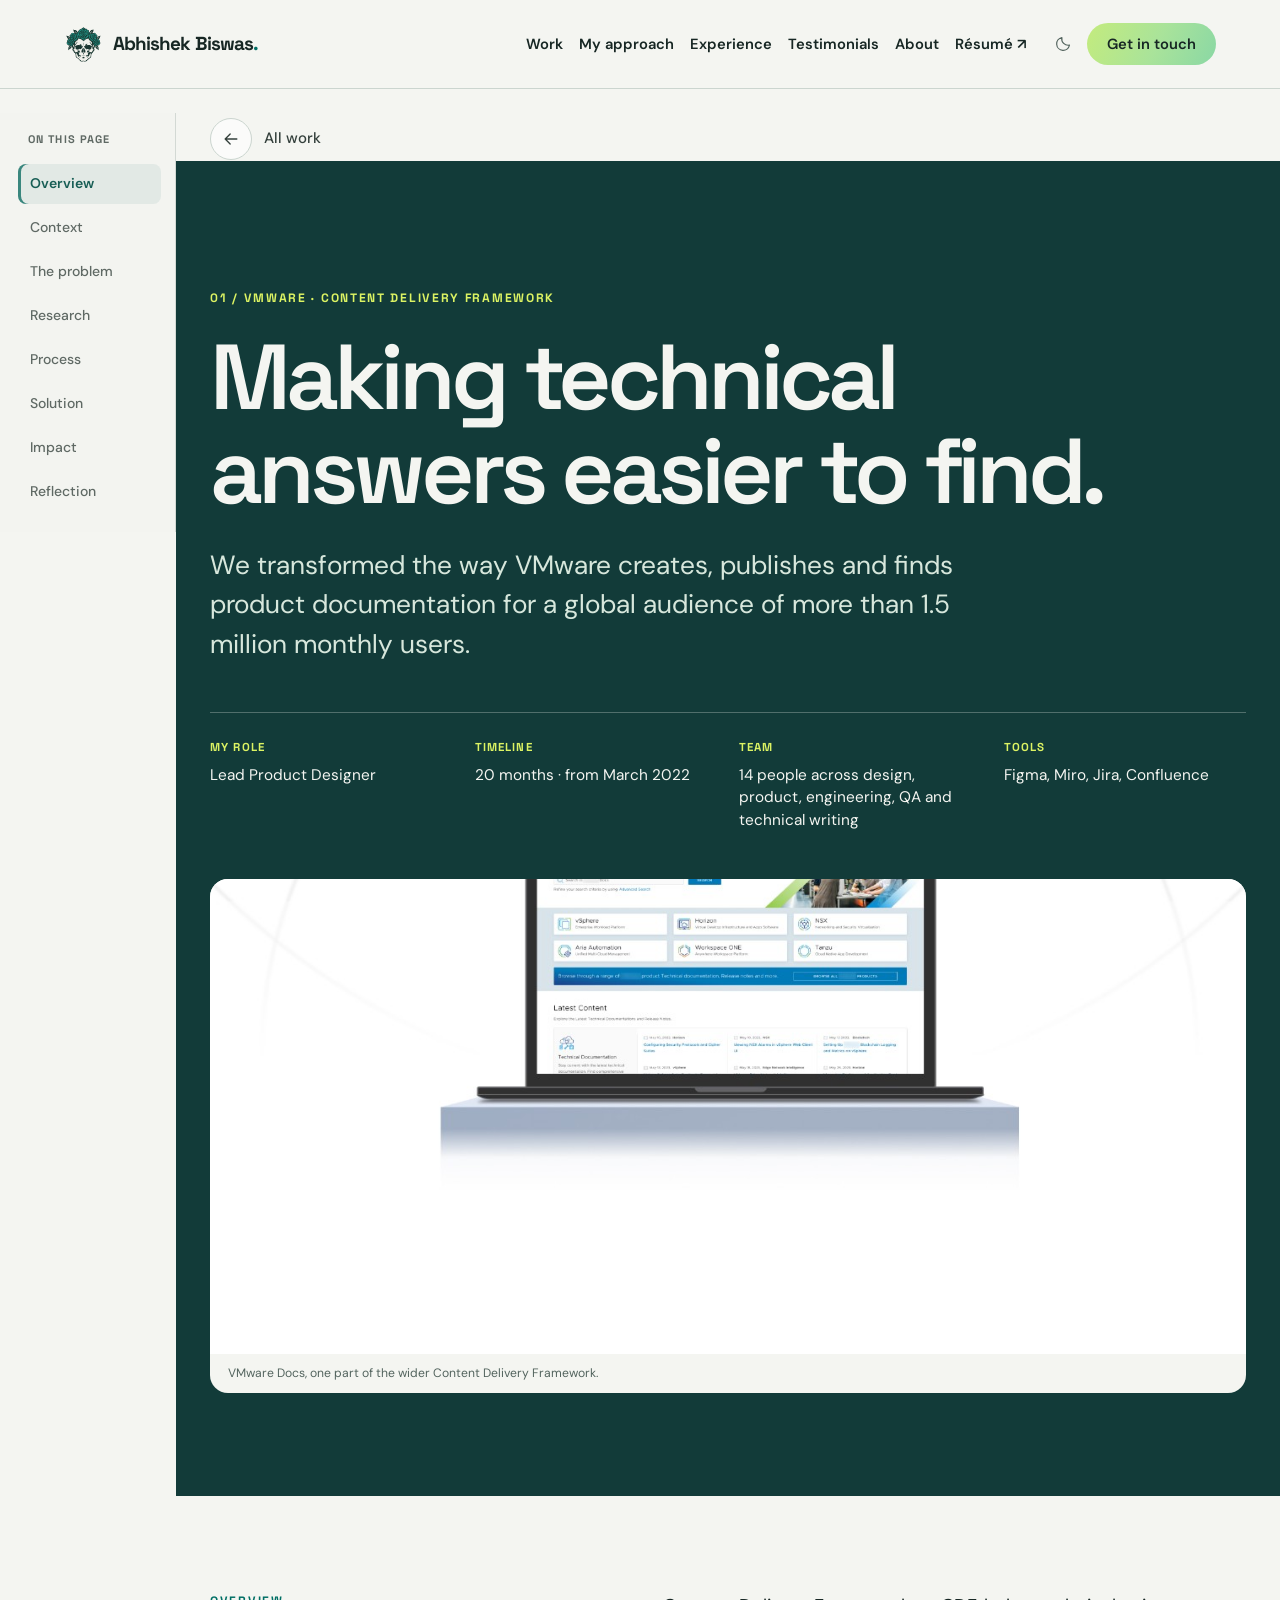
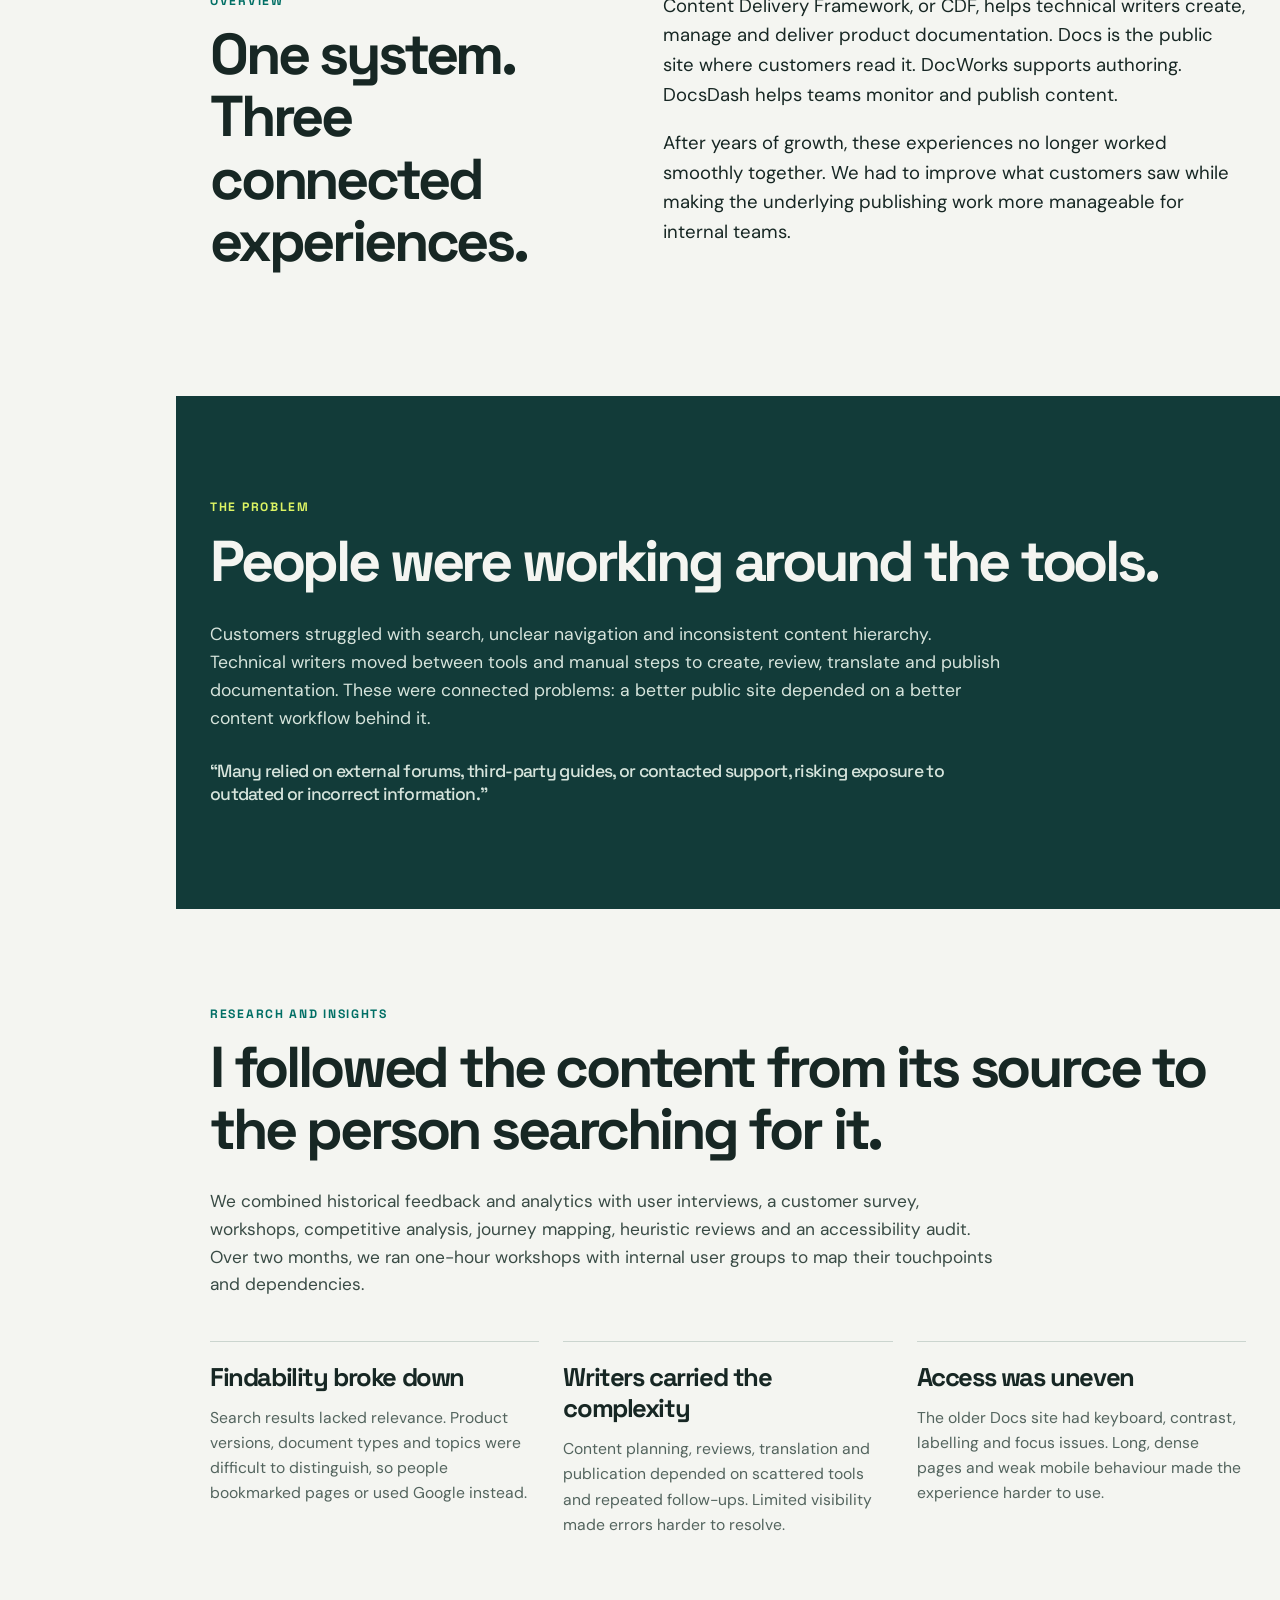
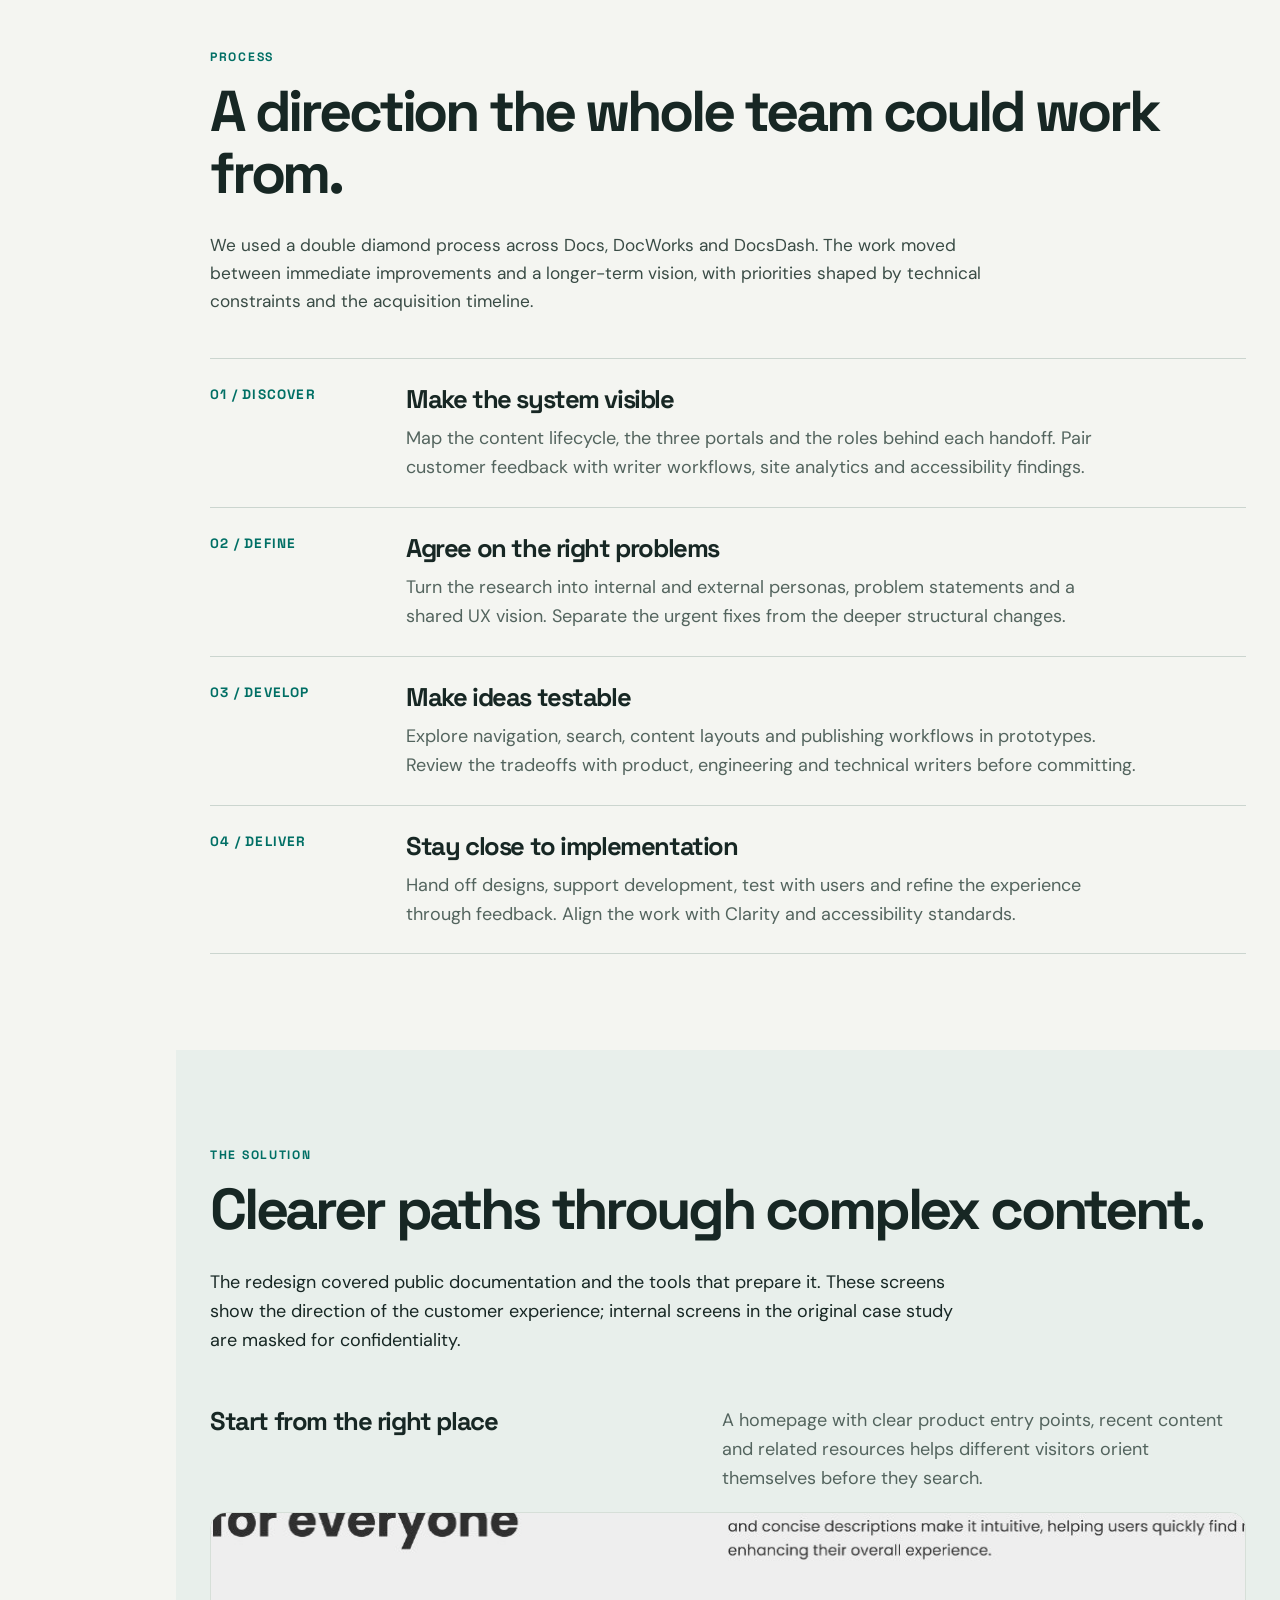
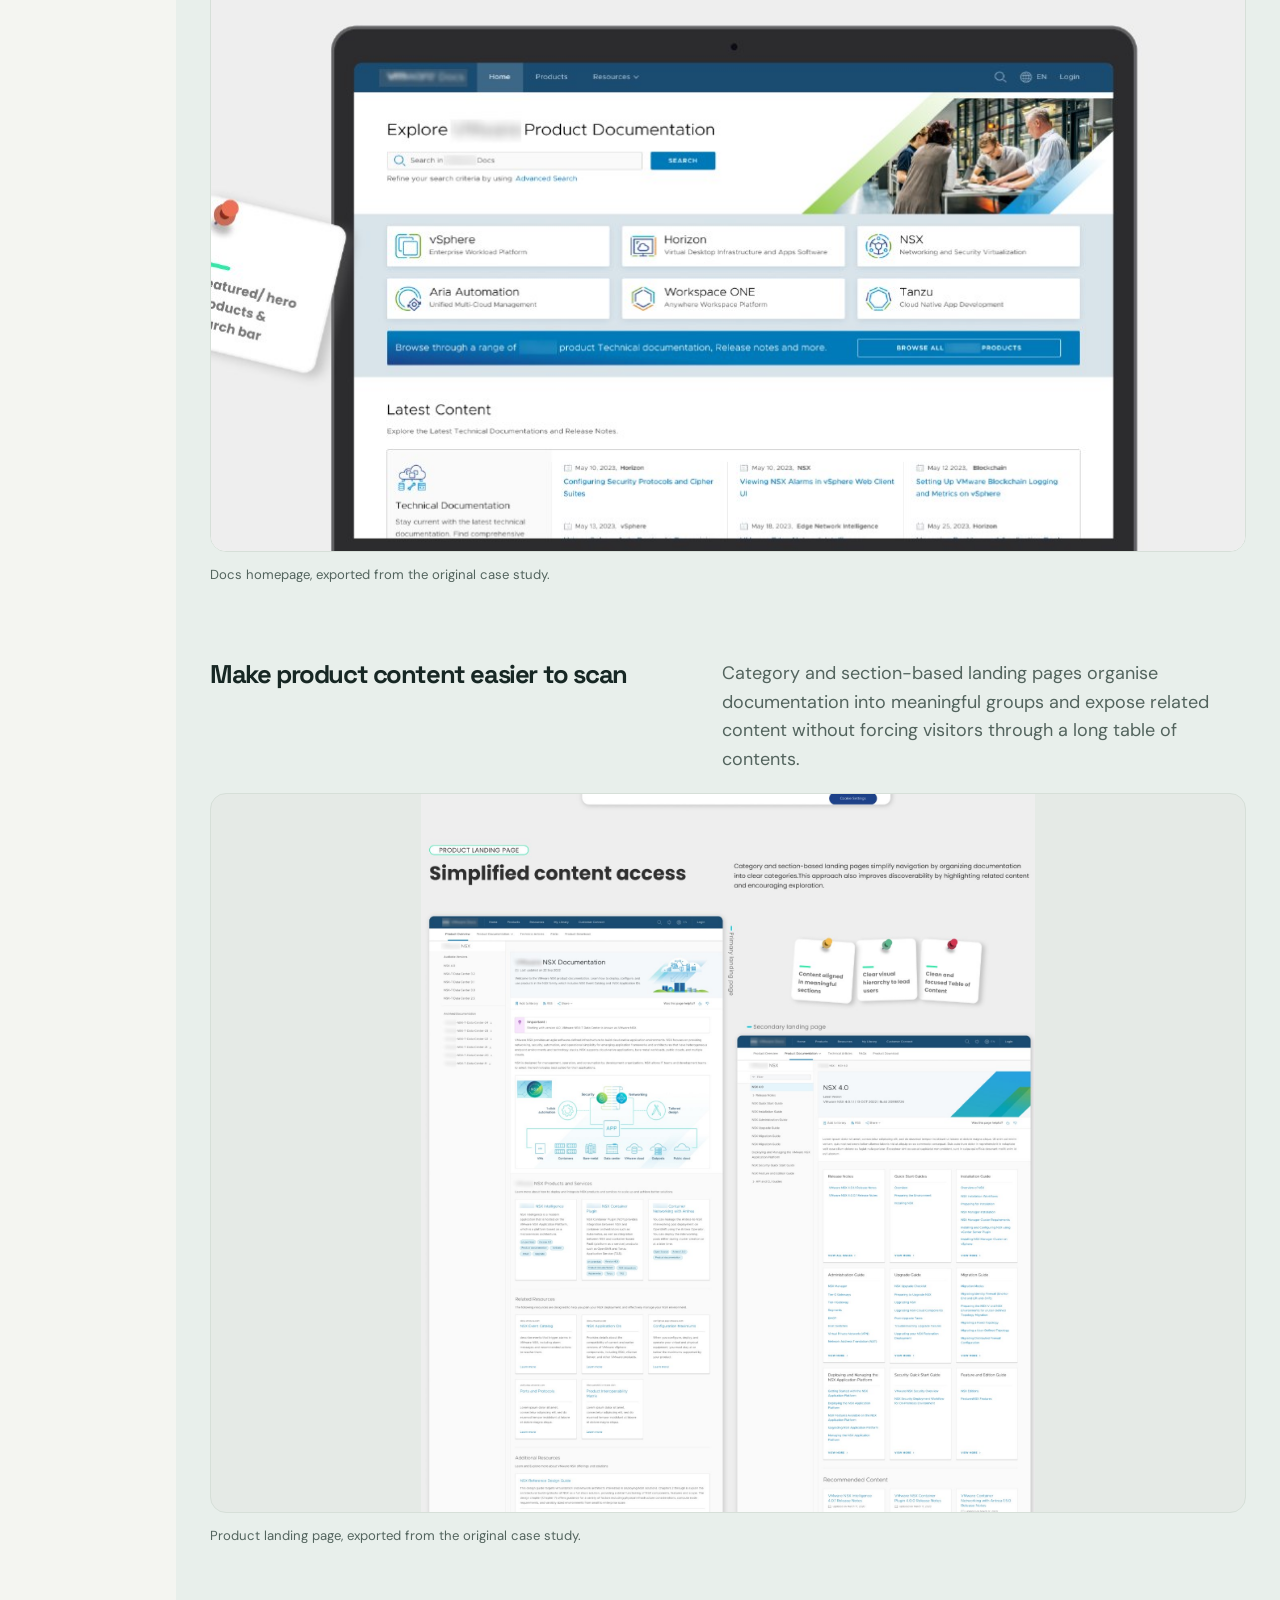
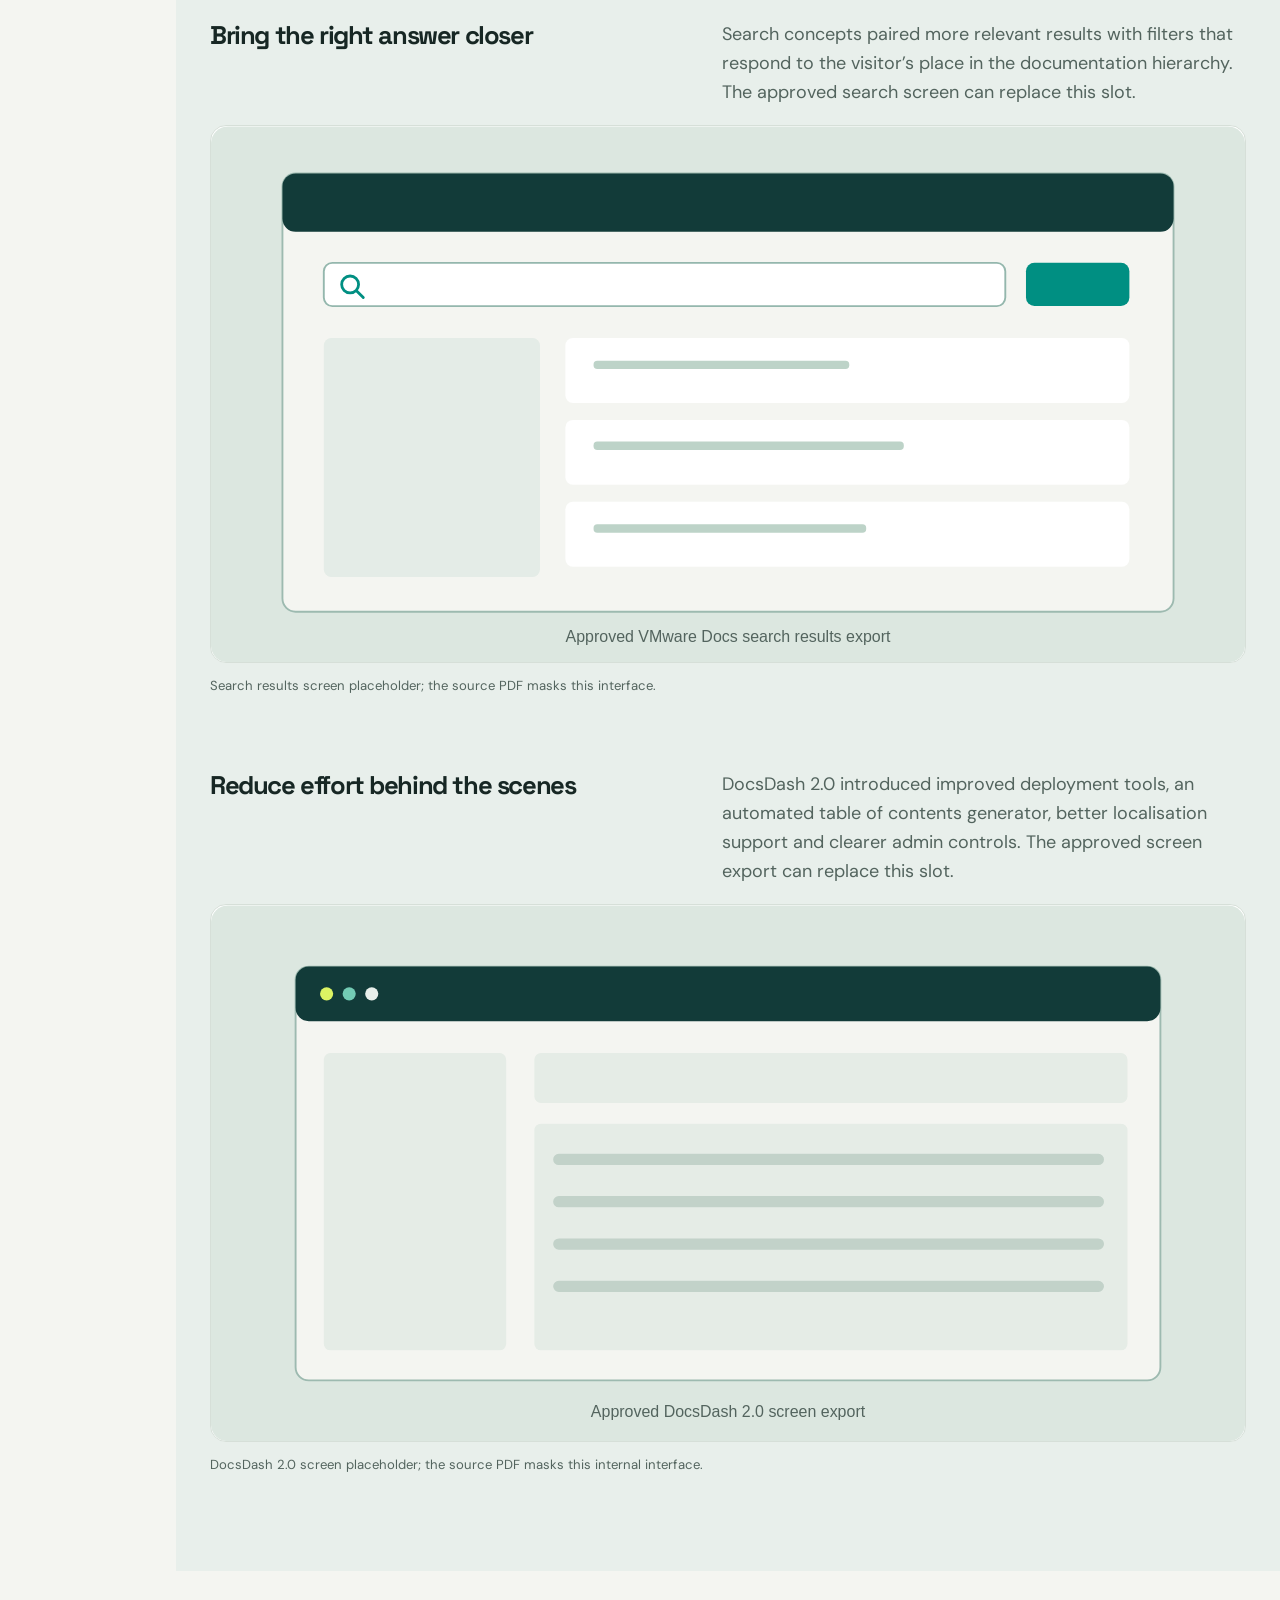
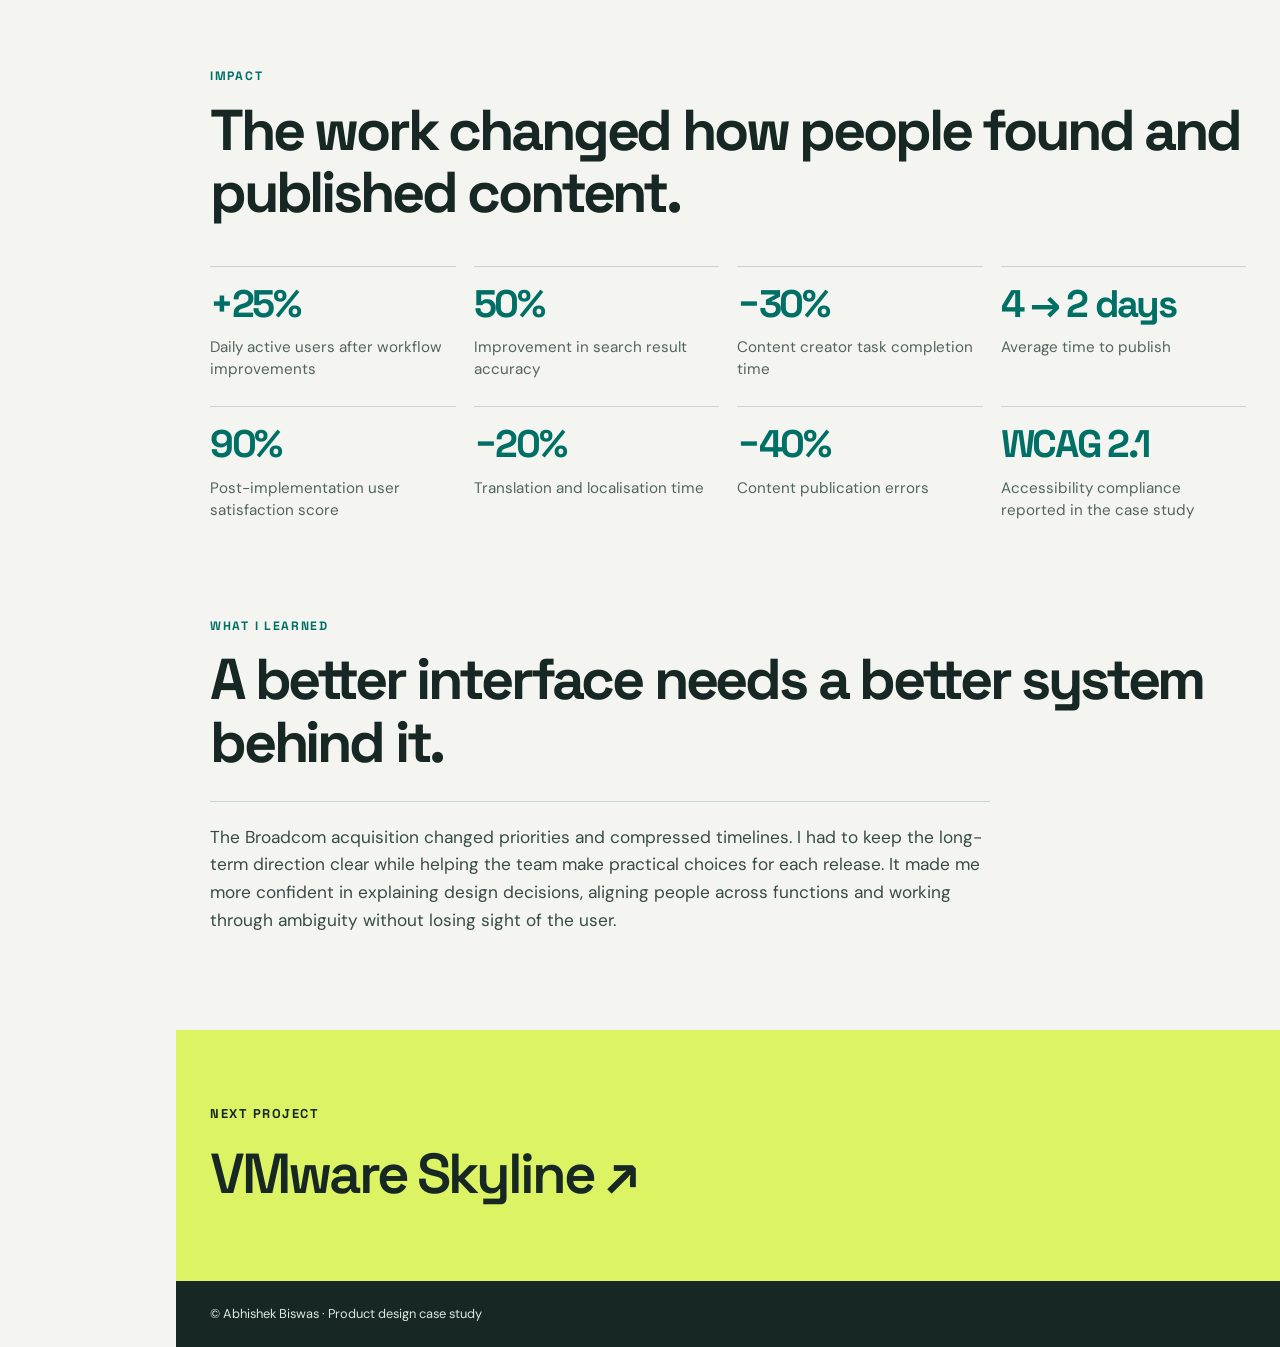
==== commit ecb52c6b: "testimonial 2" ====
--- a/01_VMware_CDF/index.html
+++ b/01_VMware_CDF/index.html
@@ -43,9 +43,9 @@
     @media(max-width:700px){.meta{grid-template-columns:repeat(2,minmax(0,1fr));gap:23px 16px}.intro-grid,.screen .screen-copy{grid-template-columns:1fr;gap:10px}.focus-list,.research-grid,.metrics{grid-template-columns:1fr 1fr}.section,.section + .section{margin:56px 0}.solution{padding:56px 0;margin:56px 0}.screen{margin-top:36px}.screen + .screen{margin-top:56px}.process-list li{grid-template-columns:1fr;gap:5px}.next{margin-top:56px}}
     @media(max-width:480px){.meta,.focus-list,.research-grid,.metrics{grid-template-columns:1fr}.hero h1{font-size:clamp(2.75rem,13vw,4rem)}.hero-image img{height:280px;object-fit:cover}.screen .screen-art,.screen .screen-art.tall{max-height:540px;object-fit:contain}.screen figcaption{line-height:1.45}}
   </style>
-<link rel="stylesheet" href="../shared/navigation.css?v=252">
-<script src="../shared/navigation.js?v=240" defer></script>
-<link rel="stylesheet" href="../shared/case-navigation.css?v=158">
+<link rel="stylesheet" href="../shared/navigation.css?v=265">
+<script src="../shared/navigation.js?v=256" defer></script>
+<link rel="stylesheet" href="../shared/case-navigation.css?v=256">
 <script src="../shared/case-navigation.js?v=158" defer></script>
 <link rel="stylesheet" href="/shared/theme-controls.css?v=187">
 <link rel="stylesheet" href="/shared/dark-theme.css?v=252">
@@ -54,10 +54,10 @@
 <link rel="apple-touch-icon" sizes="192x192" href="/favicon-192.png?v=193">
 <link rel="stylesheet" href="/shared/image-viewer.css?v=227">
 <script src="/shared/image-viewer.js?v=228" defer></script>
-<script src="/shared/contact-liquid.js?v=252" type="module"></script>
+<script src="/shared/contact-liquid.js?v=263" type="module"></script>
 </head>
 <body class="theme-cdf has-case-navigation">
-  <header class="portfolio-header"><div class="portfolio-header-inner"><a class="portfolio-brand" href="../index.html" aria-label="Abhishek Biswas, home"><img src="../brand-mark.svg?v=2" alt="" width="39" height="39"><span>Abhishek Biswas<b>.</b></span></a><nav class="portfolio-nav" aria-label="Main navigation"><div class="portfolio-menu" id="portfolio-menu"><a href="../index.html#work">Work</a><a href="../index.html#process">My approach</a><a href="../index.html#experience">Experience</a><a href="../index.html#about">About</a><a href="../resume/" target="_blank" rel="noopener noreferrer">Résumé <span aria-hidden="true">↗</span></a></div><button class="theme-toggle" type="button" aria-label="Switch to dark theme" title="Switch to dark theme"><svg class="theme-sun" width="20" height="20" viewBox="0 0 24 24" fill="none" stroke="currentColor" stroke-width="1.7" stroke-linecap="round" aria-hidden="true"><circle cx="12" cy="12" r="3.8"/><path d="M12 2v2m0 16v2M2 12h2m16 0h2M4.93 4.93l1.42 1.42m11.3 11.3 1.42 1.42M4.93 19.07l1.42-1.42m11.3-11.3 1.42-1.42"/></svg><svg class="theme-moon" width="20" height="20" viewBox="0 0 24 24" fill="none" stroke="currentColor" stroke-width="1.7" stroke-linecap="round" stroke-linejoin="round" aria-hidden="true"><path d="M20.6 13.5A8.6 8.6 0 0 1 10.5 3.4a8.6 8.6 0 1 0 10.1 10.1Z"/></svg></button><a class="portfolio-contact" href="../index.html#contact">Get in touch</a><button class="portfolio-menu-toggle" type="button" aria-expanded="false" aria-controls="portfolio-menu" aria-label="Open navigation menu"><svg width="22" height="22" viewBox="0 0 24 24" fill="none" stroke="currentColor" stroke-width="1.6" stroke-linecap="round" aria-hidden="true"><path class="menu-lines" d="M4 7h16M4 12h16M4 17h16"/><path class="menu-close" d="m6 6 12 12M18 6 6 18"/></svg></button></nav></div></header><nav class="case-navigation" aria-label="Case study sections"><span class="case-navigation-label">On this page</span><div class="case-navigation-links"><a href="#case-overview" aria-current="location">Overview</a><a href="#overview">Context</a><a href="#problem">The problem</a><a href="#research">Research</a><a href="#process">Process</a><a href="#solution">Solution</a><a href="#impact">Impact</a><a href="#learning">Reflection</a></div></nav><div class="case-page"><div class="portfolio-back-row"><a class="portfolio-back" href="../index.html#work"><span class="portfolio-back-icon"><svg width="20" height="20" viewBox="0 0 24 24" fill="none" stroke="currentColor" stroke-width="1.6" stroke-linecap="round" stroke-linejoin="round" aria-hidden="true"><path d="M19 12H5m6-6-6 6 6 6"/></svg></span><span>All work</span></a></div>
+  <header class="portfolio-header"><div class="portfolio-header-inner"><a class="portfolio-brand" href="../index.html" aria-label="Abhishek Biswas, home"><img src="../brand-mark.svg?v=2" alt="" width="39" height="39"><span>Abhishek Biswas<b>.</b></span></a><nav class="portfolio-nav" aria-label="Main navigation"><div class="portfolio-menu" id="portfolio-menu"><a href="../index.html#work">Work</a><a href="../index.html#process">My approach</a><a href="../index.html#experience">Experience</a><a href="../index.html#testimonials">Testimonials</a><a href="../index.html#about">About</a><a href="../resume/" target="_blank" rel="noopener noreferrer">Résumé <span aria-hidden="true">↗</span></a></div><button class="theme-toggle" type="button" aria-label="Switch to dark theme" title="Switch to dark theme"><svg class="theme-sun" width="20" height="20" viewBox="0 0 24 24" fill="none" stroke="currentColor" stroke-width="1.7" stroke-linecap="round" aria-hidden="true"><circle cx="12" cy="12" r="3.8"/><path d="M12 2v2m0 16v2M2 12h2m16 0h2M4.93 4.93l1.42 1.42m11.3 11.3 1.42 1.42M4.93 19.07l1.42-1.42m11.3-11.3 1.42-1.42"/></svg><svg class="theme-moon" width="20" height="20" viewBox="0 0 24 24" fill="none" stroke="currentColor" stroke-width="1.7" stroke-linecap="round" stroke-linejoin="round" aria-hidden="true"><path d="M20.6 13.5A8.6 8.6 0 0 1 10.5 3.4a8.6 8.6 0 1 0 10.1 10.1Z"/></svg></button><a class="portfolio-contact" href="../index.html#contact">Get in touch</a><button class="portfolio-menu-toggle" type="button" aria-expanded="false" aria-controls="portfolio-menu" aria-label="Open navigation menu"><svg width="22" height="22" viewBox="0 0 24 24" fill="none" stroke="currentColor" stroke-width="1.6" stroke-linecap="round" aria-hidden="true"><path class="menu-lines" d="M4 7h16M4 12h16M4 17h16"/><path class="menu-close" d="m6 6 12 12M18 6 6 18"/></svg></button></nav></div></header><nav class="case-navigation" aria-label="Case study sections"><span class="case-navigation-label">On this page</span><div class="case-navigation-links"><a href="#case-overview" aria-current="location">Overview</a><a href="#overview">Context</a><a href="#problem">The problem</a><a href="#research">Research</a><a href="#process">Process</a><a href="#solution">Solution</a><a href="#impact">Impact</a><a href="#learning">Reflection</a></div></nav><div class="case-page"><div class="portfolio-back-row"><a class="portfolio-back" href="../index.html#work"><span class="portfolio-back-icon"><svg width="20" height="20" viewBox="0 0 24 24" fill="none" stroke="currentColor" stroke-width="1.6" stroke-linecap="round" stroke-linejoin="round" aria-hidden="true"><path d="M19 12H5m6-6-6 6 6 6"/></svg></span><span>All work</span></a></div>
   <main id="case-overview">
     <div class="hero band"><div class="container">
       <span class="eyebrow">01 / VMware · Content Delivery Framework</span>
--- a/shared/navigation.css
+++ b/shared/navigation.css
@@ -1,6 +1,7 @@
 /* Shared navigation across the portfolio and case studies. */
-.portfolio-header{position:sticky;top:0;z-index:50;width:100%;padding:0;background:rgba(244,245,241,.96);border:0;border-bottom:1px solid #cbd5cf;backdrop-filter:blur(12px);-webkit-backdrop-filter:blur(12px);transition:transform .26s ease}
-.portfolio-header.is-hidden{transform:translateY(-100%)}
+:root{--portfolio-nav-motion:.28s cubic-bezier(.22,.61,.36,1)}
+.portfolio-header{position:sticky;top:0;z-index:50;width:100%;padding:0;background:rgba(244,245,241,.96);border:0;border-bottom:1px solid #cbd5cf;backdrop-filter:blur(12px);-webkit-backdrop-filter:blur(12px);transform:translate3d(0,0,0);will-change:transform;transition:transform var(--portfolio-nav-motion)}
+.portfolio-header.is-hidden{transform:translate3d(0,-100%,0)}
 .portfolio-header-inner{box-sizing:border-box;max-width:1440px;min-height:88px;margin:0 auto;padding:0 clamp(22px,5vw,80px);display:flex;align-items:center;justify-content:space-between;gap:28px}
 .portfolio-header .portfolio-brand{display:inline-flex;align-items:center;gap:10px;flex-shrink:0;color:#172724;font:700 1.18rem/1.3 'Space Grotesk',system-ui,sans-serif;letter-spacing:-.05em;white-space:nowrap;text-decoration:none}
 .portfolio-brand img{display:block;width:39px;height:39px;object-fit:contain}.portfolio-brand b{color:#008f82}
@@ -15,11 +16,14 @@
 .portfolio-header .portfolio-nav .portfolio-contact:hover{color:#172724;filter:brightness(.96)}
 /* Shared fluid surface for the contact fold and every navigation contact button. */
 #contact.contact{isolation:isolate}
+/* iPhone/iPad keep the animated gradient without a resizable WebGL surface. */
+#contact.contact[data-liquid-mode="css"]{min-height:100svh;background-color:#a9e39a}
+.portfolio-header .portfolio-nav .portfolio-contact[data-liquid-mode="css"]{background-color:#a9e39a}
 .portfolio-header .portfolio-nav .portfolio-contact{position:relative;isolation:isolate;overflow:hidden}
 .contact-liquid{position:absolute;inset:0;z-index:-1;display:block;width:100%;height:100%;pointer-events:none;opacity:0;transition:opacity .7s ease;contain:strict}
 .contact-liquid.is-flowing{opacity:1}
 .contact-liquid-button{border-radius:inherit;transition:opacity .25s ease}
-@media(prefers-reduced-motion:reduce),(any-hover:none){.contact-liquid{display:none;transition:none}}
+@media(prefers-reduced-motion:reduce){.contact-liquid{display:none;transition:none}}
 .portfolio-header a:focus-visible,.portfolio-back:focus-visible{outline:3px solid #008f82;outline-offset:5px}
 .portfolio-back-row{max-width:1100px;margin:0 auto;padding:28px 32px 0}
 .portfolio-back{display:inline-flex;align-items:center;gap:12px;min-height:44px;color:#34403c;text-decoration:none;font:500 .94rem/1.4 'DM Sans',system-ui,sans-serif}
@@ -34,13 +38,17 @@
 .portfolio-menu-toggle:hover{background:#e0ece7}.portfolio-menu-toggle:focus-visible{outline:3px solid #008f82;outline-offset:3px}
 .portfolio-menu-toggle svg{display:block}.menu-close{display:none}.portfolio-header.menu-open .menu-lines{display:none}.portfolio-header.menu-open .menu-close{display:block}
 /* Keep keyboard focus visible without pinning the bar after a mouse click. */
-.portfolio-header.menu-open,.portfolio-header:has(:focus-visible){transform:none}
+.portfolio-header.menu-open,.portfolio-header:has(:focus-visible){transform:translate3d(0,0,0)}
 .portfolio-scroll-top{position:fixed;right:clamp(16px,3vw,36px);bottom:calc(18px + env(safe-area-inset-bottom));z-index:60;display:grid;place-items:center;width:44px;height:44px;padding:0;border:1px solid rgba(220,243,99,.35);border-radius:50%;background:rgba(23,39,36,.9);color:#dcf363;box-shadow:0 7px 22px rgba(23,39,36,.18);backdrop-filter:blur(8px);-webkit-backdrop-filter:blur(8px);cursor:pointer;opacity:0;visibility:hidden;transform:translateY(10px);transition:opacity .2s ease,transform .2s ease,visibility .2s ease,background .2s ease}
 .portfolio-scroll-top.is-visible{opacity:1;visibility:visible;transform:translateY(0)}
 .portfolio-scroll-top:hover{background:#0d574e;transform:translateY(-3px)}
 .portfolio-scroll-top:focus-visible{outline:3px solid #008f82;outline-offset:3px}
 .portfolio-scroll-top svg{display:block}
-#work,#process,#experience,#about,#contact{scroll-margin-top:100px}
+#work,#process,#experience,#testimonials,#about,#contact{scroll-margin-top:100px}
+@media(min-width:1101px) and (max-width:1280px){
+ .portfolio-header-inner{gap:20px}
+ .portfolio-header .portfolio-nav,.portfolio-header .portfolio-menu{gap:16px}
+}
 @media(max-width:1100px){
  .portfolio-header-inner{min-height:72px;padding:0 24px;gap:16px;flex-wrap:nowrap}
  .portfolio-header .portfolio-nav{gap:12px}
--- a/shared/case-navigation.css
+++ b/shared/case-navigation.css
@@ -1,7 +1,7 @@
 /* One reading navigation for every project page. */
 .has-case-navigation{--case-rail-width:176px;--case-header-visible:88px;--case-navigation-height:0px}
 .has-case-navigation .case-page{margin-left:var(--case-rail-width);min-width:0}
-.case-navigation{position:fixed;left:0;top:calc(var(--case-header-visible) + 24px);width:var(--case-rail-width);max-height:calc(100dvh - var(--case-header-visible) - 48px);overflow-y:auto;padding:18px 14px 20px 18px;z-index:40;border-right:1px solid #d3d9d4;background:#f3f4f0;scrollbar-width:thin;transition:top .26s ease,max-height .26s ease}
+.case-navigation{position:fixed;left:0;top:calc(var(--case-header-visible) + 24px);width:var(--case-rail-width);max-height:calc(100dvh - var(--case-header-visible) - 48px);overflow-y:auto;padding:18px 14px 20px 18px;z-index:40;border-right:1px solid #d3d9d4;background:#f3f4f0;scrollbar-width:thin;transition:top var(--portfolio-nav-motion),max-height var(--portfolio-nav-motion)}
 .case-navigation-label{display:block;margin:0 10px 16px;color:#5f6964;font:700 11px/1.5 'Space Grotesk',system-ui,sans-serif;letter-spacing:.1em;text-transform:uppercase}
 .case-navigation-links{display:flex;flex-direction:column;gap:4px}
 .case-navigation .case-navigation-links a{display:block;padding:10px 12px;min-height:40px;border-radius:8px;text-decoration:none;font:500 14px/1.4 'DM Sans',system-ui,sans-serif;letter-spacing:0;color:#5f6964;transition:background .16s,color .16s;overflow-wrap:break-word}
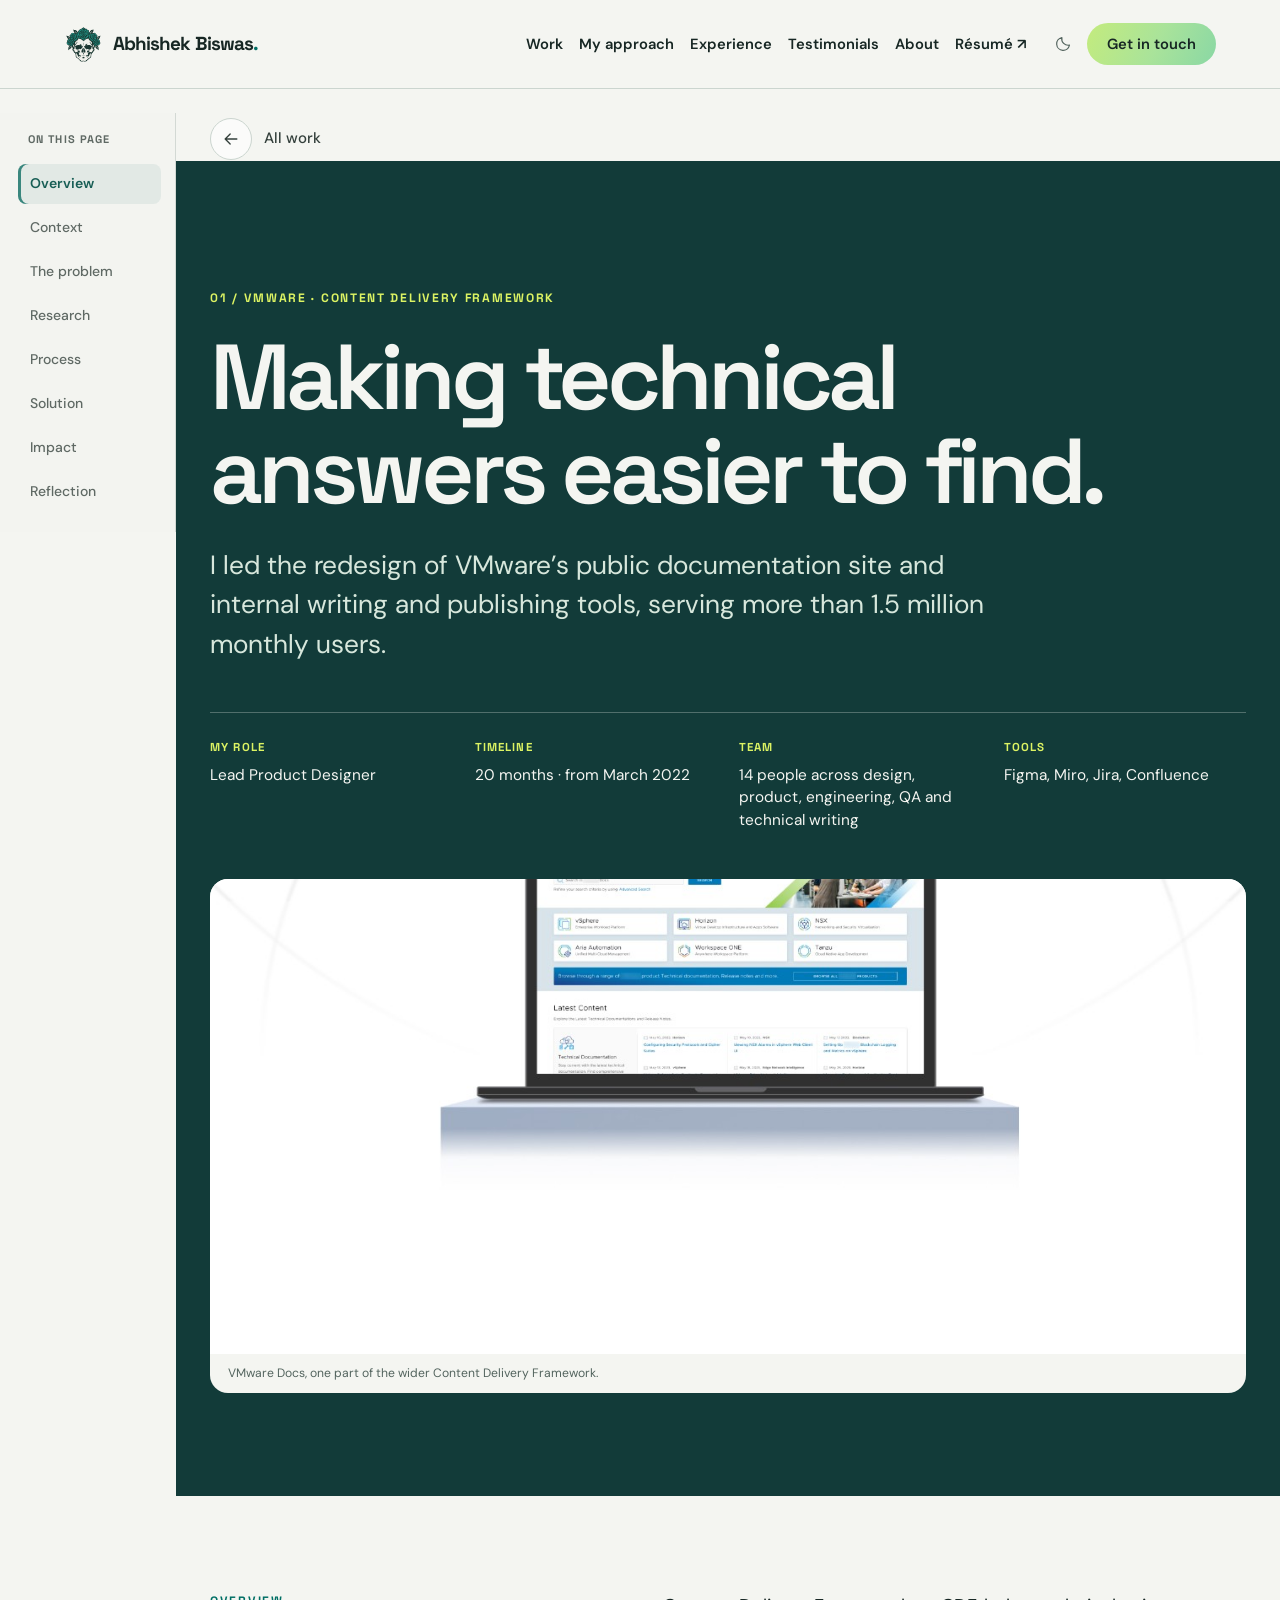
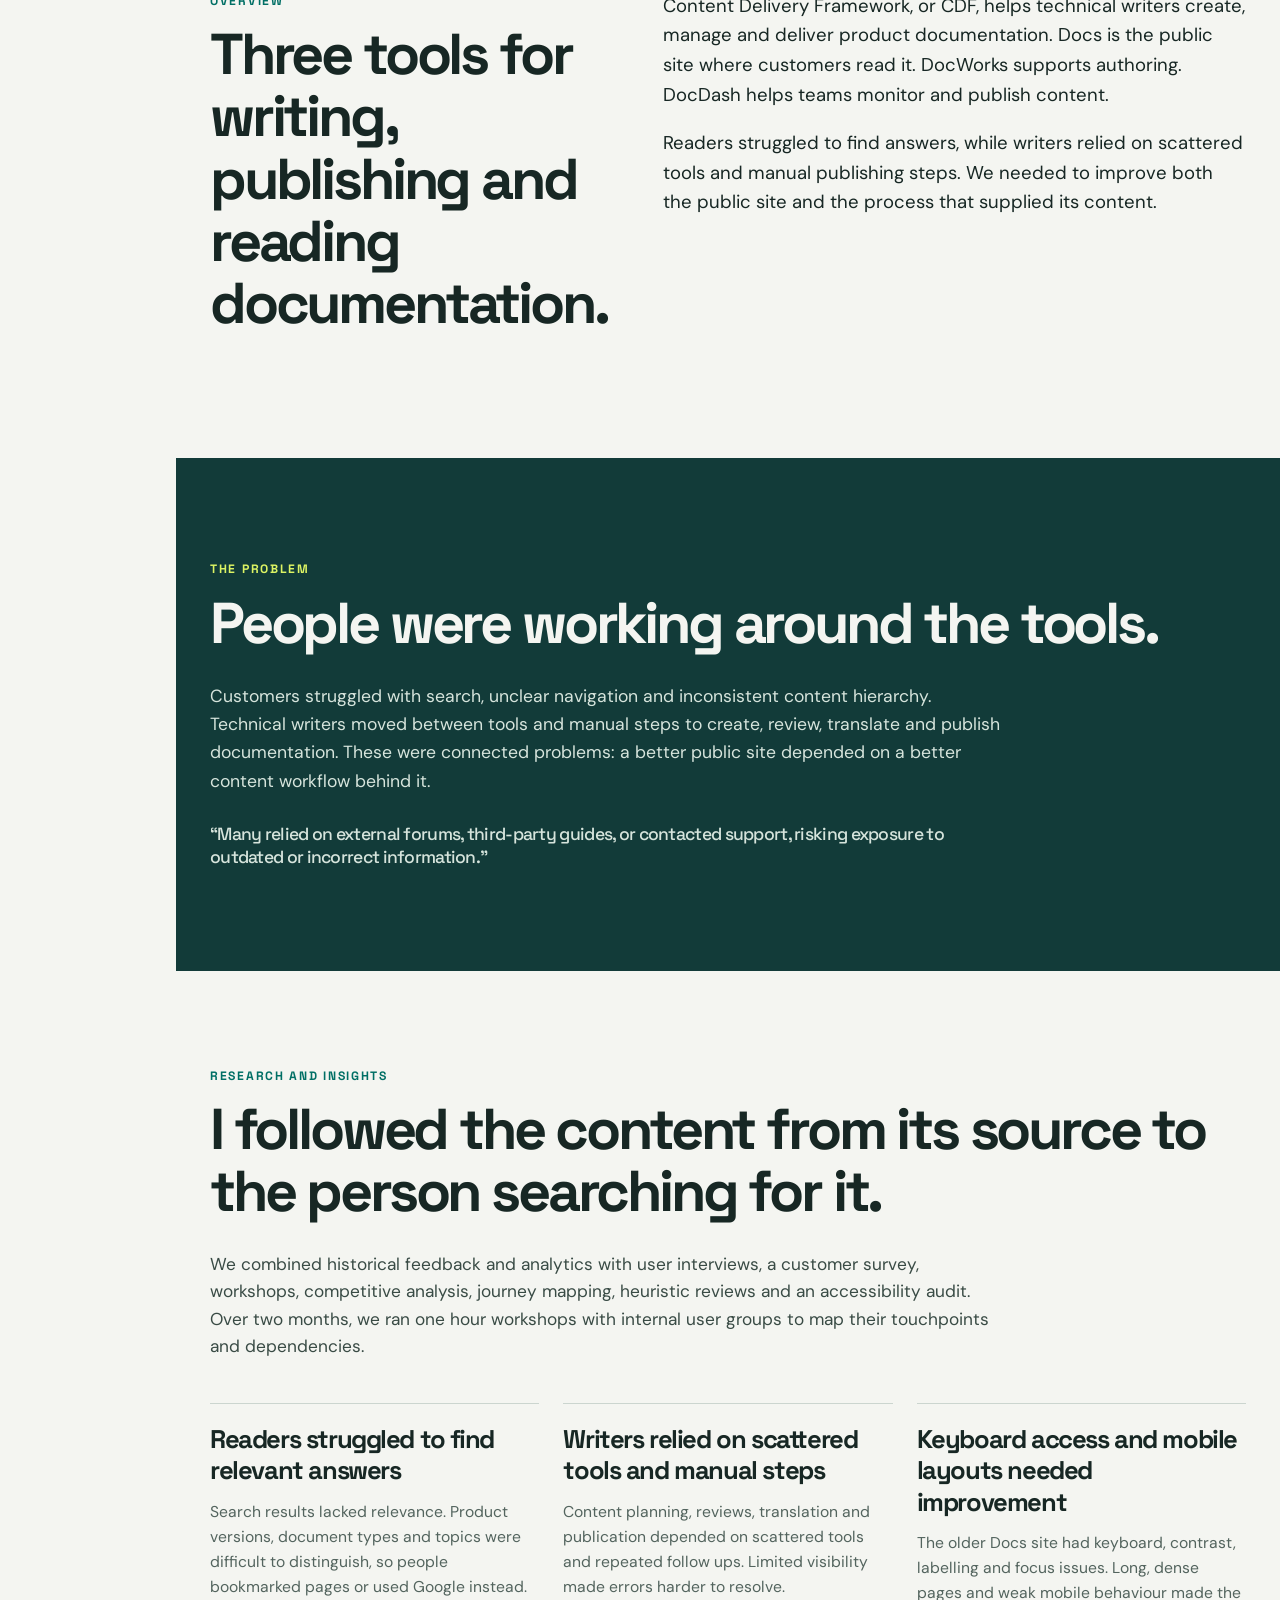
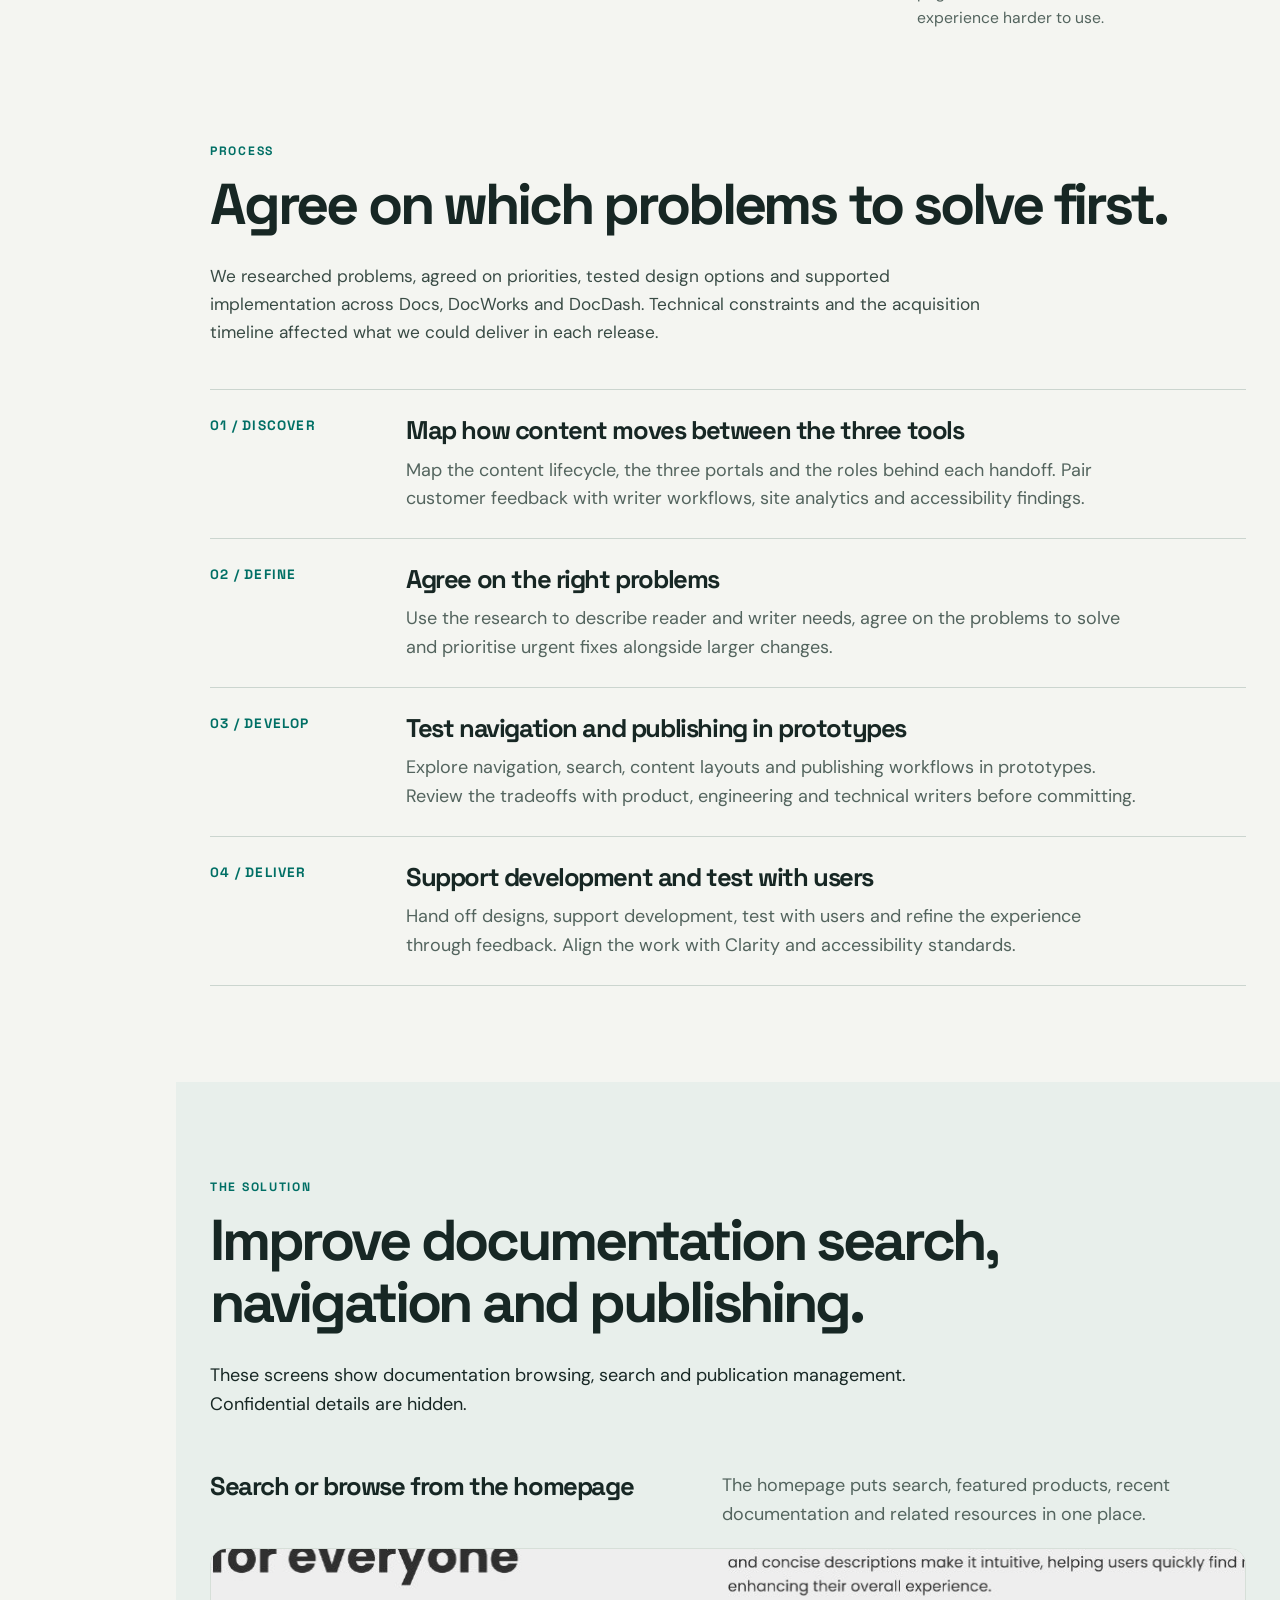
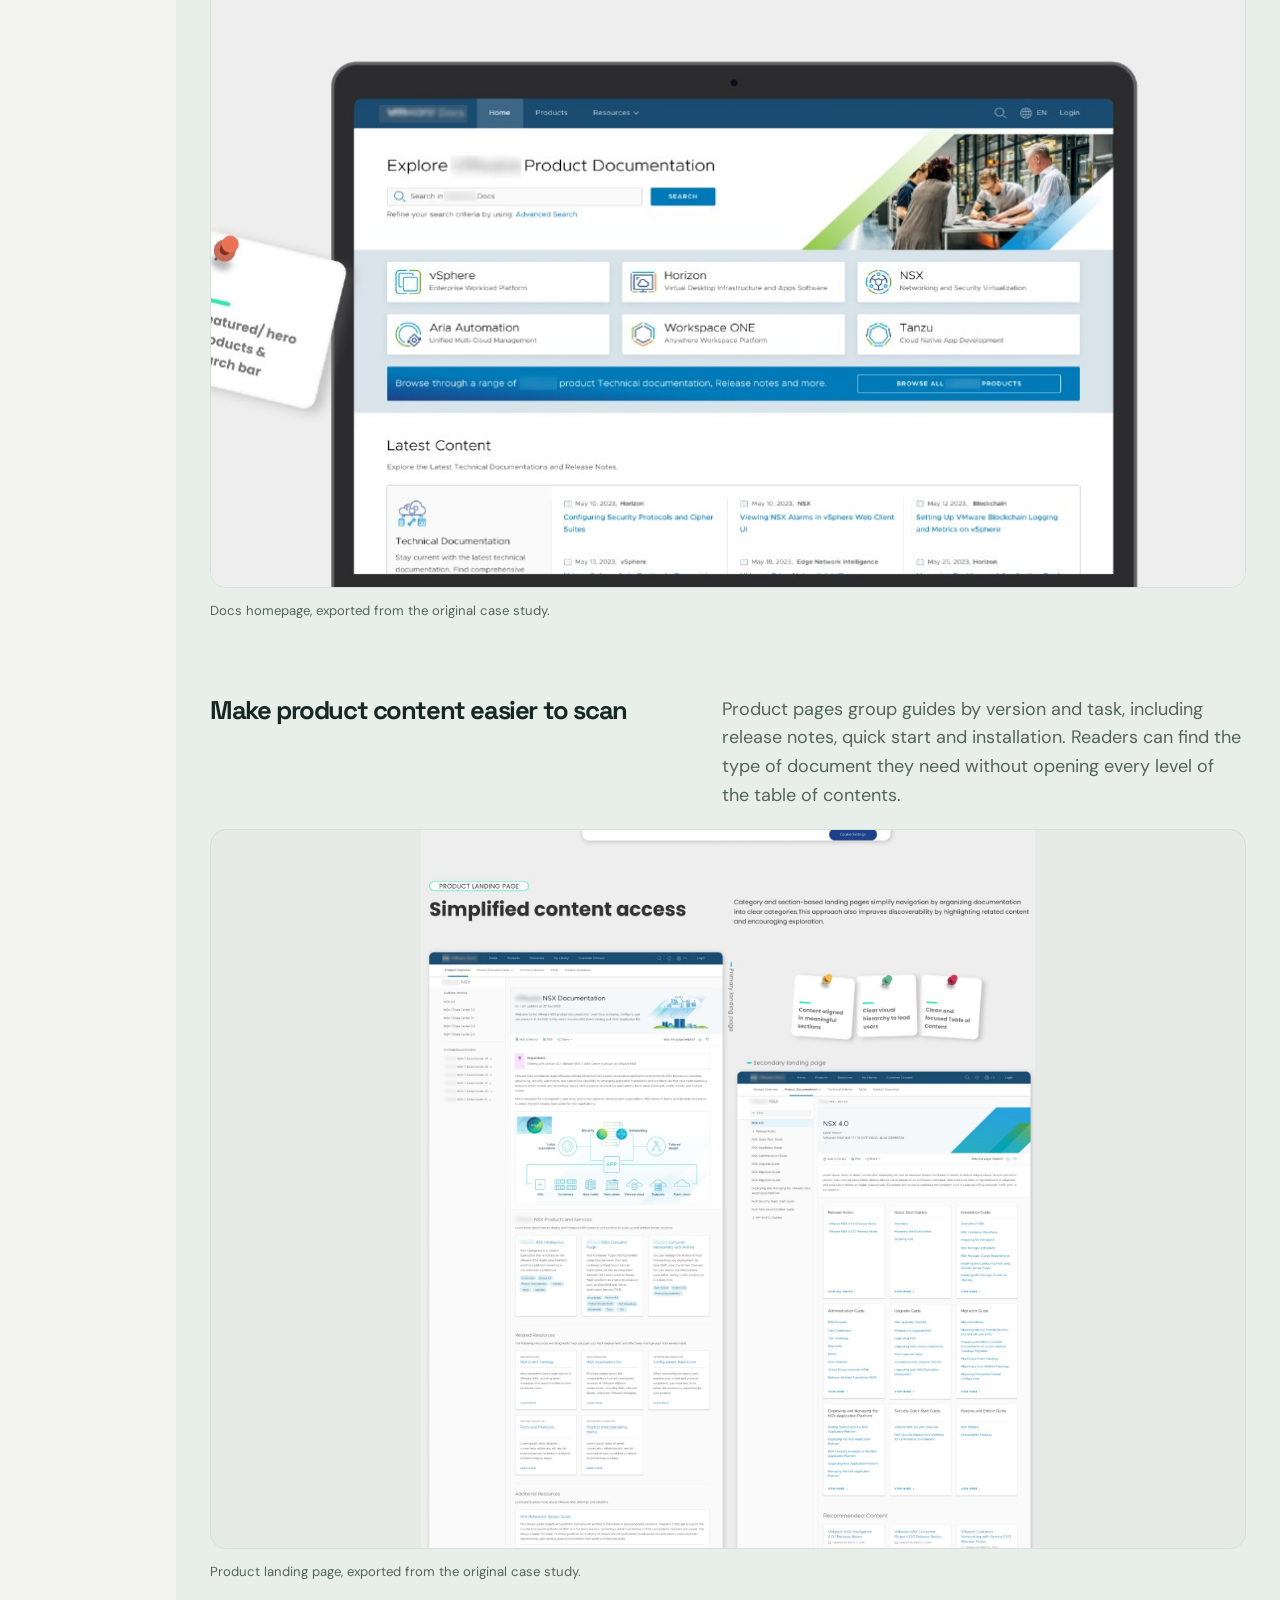
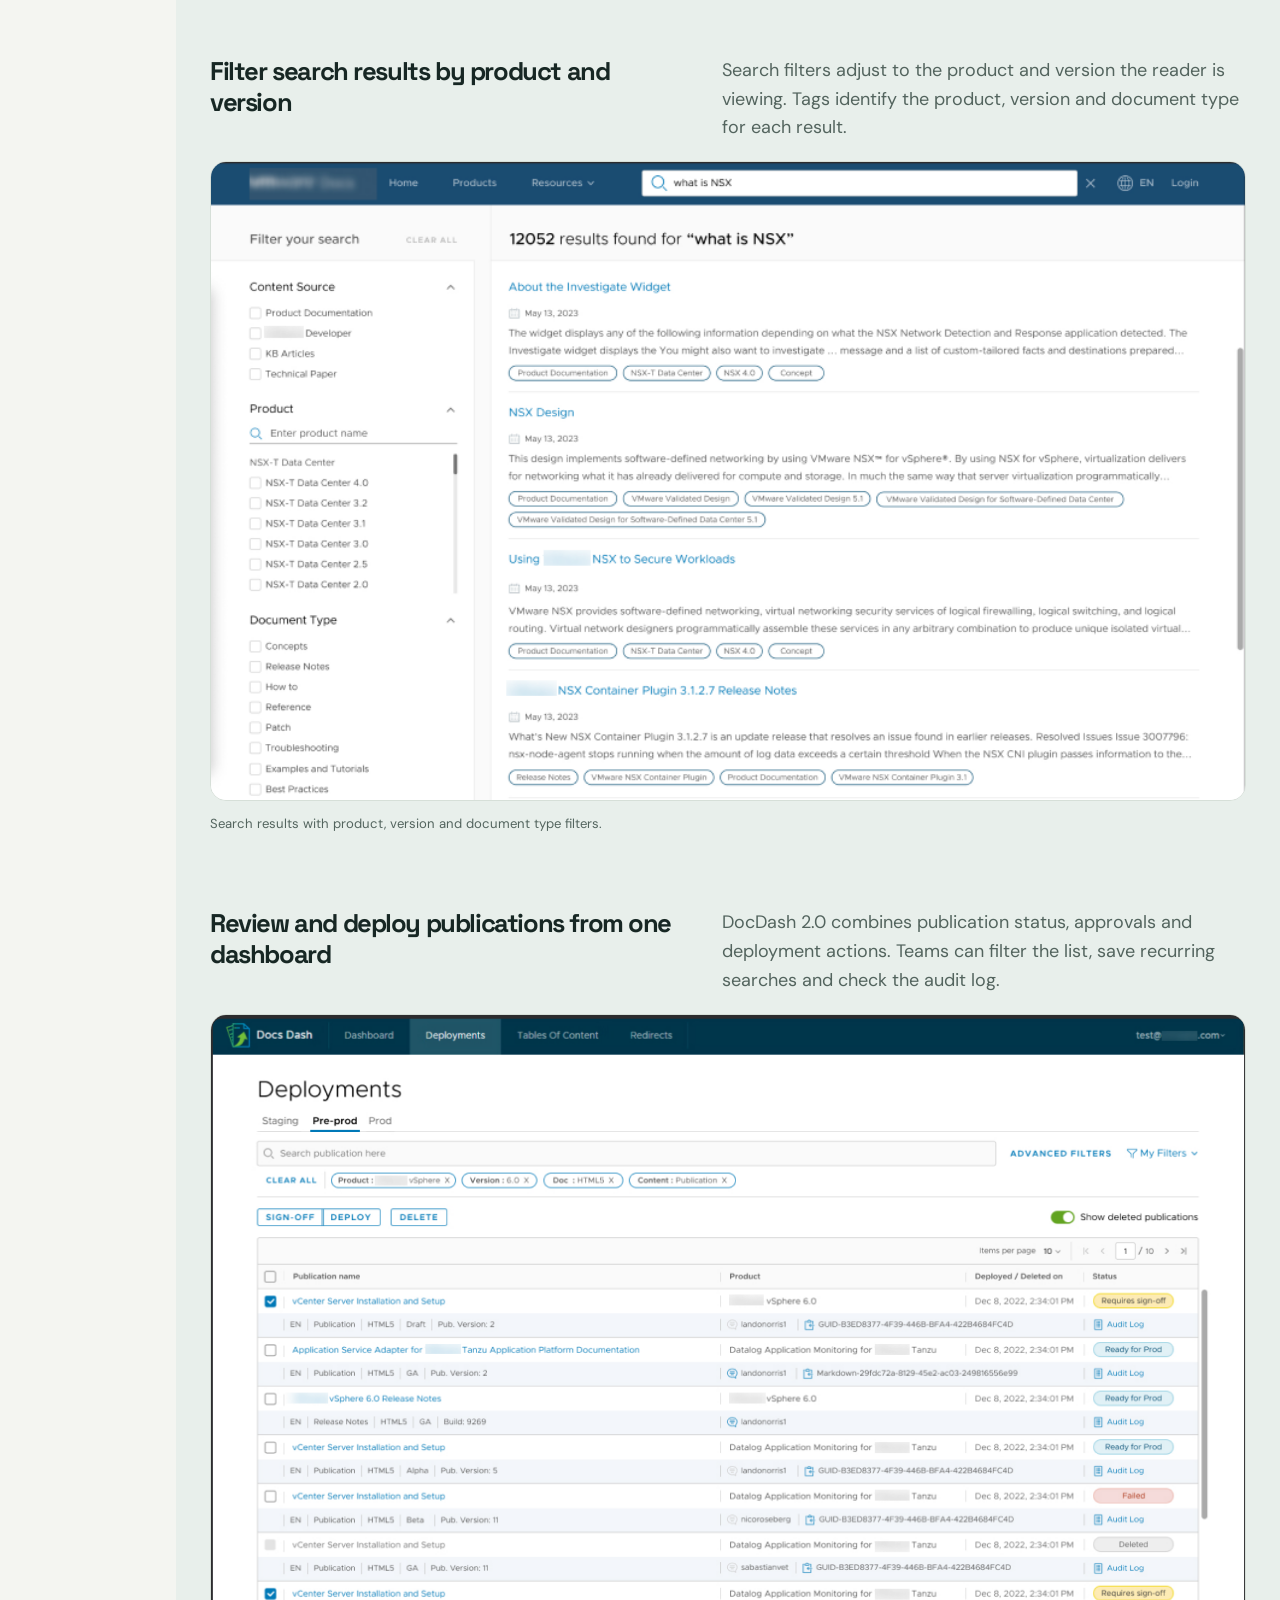
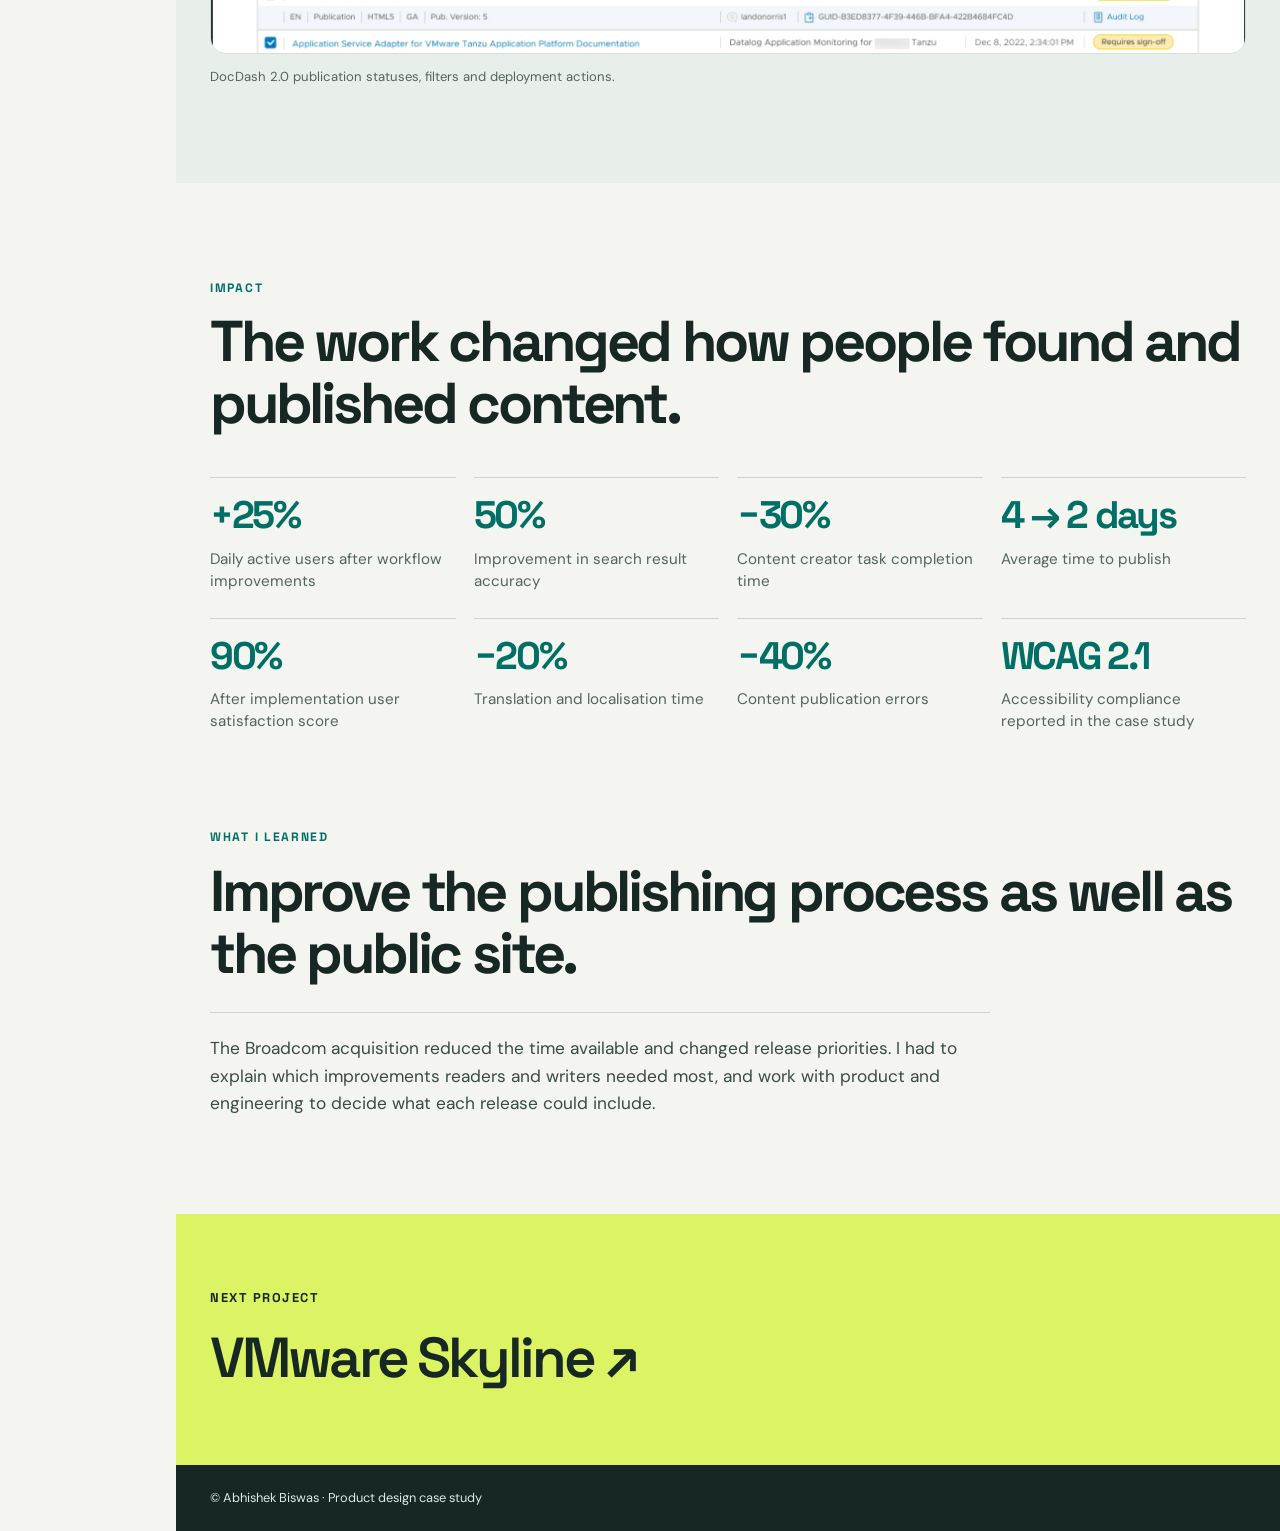
==== commit fd614665: "Seo update and content check 1" ====
--- a/01_VMware_CDF/index.html
+++ b/01_VMware_CDF/index.html
@@ -7,6 +7,7 @@
   <meta name="theme-color" content="#f4f5f1">
   <meta name="description" content="Abhishek Biswas's work on VMware's Content Delivery Framework: research, design direction and product experiences for technical documentation.">
   <title>VMware Content Delivery Framework | Abhishek Biswas</title>
+  <link rel="canonical" href="https://iamabhishekbiswas.com/vmware/">
   <link rel="preconnect" href="https://fonts.googleapis.com">
   <link rel="preconnect" href="https://fonts.gstatic.com" crossorigin>
   <link href="https://fonts.googleapis.com/css2?family=DM+Sans:wght@400;500;600;700&family=Space+Grotesk:wght@400;500;600;700&display=swap" rel="stylesheet">
@@ -62,7 +63,7 @@
     <div class="hero band"><div class="container">
       <span class="eyebrow">01 / VMware · Content Delivery Framework</span>
       <h1>Making technical answers easier to find.</h1>
-      <p class="lead">We transformed the way VMware creates, publishes and finds product documentation for a global audience of more than 1.5 million monthly users.</p>
+      <p class="lead">I led the redesign of VMware’s public documentation site and internal writing and publishing tools, serving more than 1.5 million monthly users.</p>
       <dl class="meta">
         <div><dt>My role</dt><dd>Lead Product Designer</dd></div>
         <div><dt>Timeline</dt><dd>20 months · from March 2022</dd></div>
@@ -72,28 +73,28 @@
       <figure class="hero-image"><a class="evidence-link" href="/image/?src=%2F01_VMware_CDF%2Fimages%2Fcdf-hero.jpg" data-full-image="/01_VMware_CDF/images/cdf-hero.jpg" target="_blank" rel="noopener"><img src="images/cdf-hero.jpg" alt="VMware Docs homepage shown on a laptop" width="1228" height="620"></a><figcaption>VMware Docs, one part of the wider Content Delivery Framework.</figcaption></figure>
     </div></div>
 
-    <section class="section" aria-labelledby="overview"><div class="container intro-grid"><div><span class="eyebrow">Overview</span><h2 id="overview">One system. Three connected experiences.</h2></div><div><p>Content Delivery Framework, or CDF, helps technical writers create, manage and deliver product documentation. Docs is the public site where customers read it. DocWorks supports authoring. DocsDash helps teams monitor and publish content.</p><p>After years of growth, these experiences no longer worked smoothly together. We had to improve what customers saw while making the underlying publishing work more manageable for internal teams.</p></div></div></section>
+    <section class="section" aria-labelledby="overview"><div class="container intro-grid"><div><span class="eyebrow">Overview</span><h2 id="overview">Three tools for writing, publishing and reading documentation.</h2></div><div><p>Content Delivery Framework, or CDF, helps technical writers create, manage and deliver product documentation. Docs is the public site where customers read it. DocWorks supports authoring. DocDash helps teams monitor and publish content.</p><p>Readers struggled to find answers, while writers relied on scattered tools and manual publishing steps. We needed to improve both the public site and the process that supplied its content.</p></div></div></section>
 
     <section class="dark-band band" aria-labelledby="problem"><div class="container"><span class="eyebrow">The problem</span><h2 id="problem">People were working around the tools.</h2><p>Customers struggled with search, unclear navigation and inconsistent content hierarchy. Technical writers moved between tools and manual steps to create, review, translate and publish documentation. These were connected problems: a better public site depended on a better content workflow behind it.</p><p class="quote">“Many relied on external forums, third-party guides, or contacted support, risking exposure to outdated or incorrect information.”</p></div></section>
 
-    <section class="section" aria-labelledby="research"><div class="container"><span class="eyebrow">Research and insights</span><h2 id="research">I followed the content from its source to the person searching for it.</h2><div class="section-copy"><p>We combined historical feedback and analytics with user interviews, a customer survey, workshops, competitive analysis, journey mapping, heuristic reviews and an accessibility audit. Over two months, we ran one-hour workshops with internal user groups to map their touchpoints and dependencies.</p></div><div class="research-grid">
-      <article><h3>Findability broke down</h3><p>Search results lacked relevance. Product versions, document types and topics were difficult to distinguish, so people bookmarked pages or used Google instead.</p></article>
-      <article><h3>Writers carried the complexity</h3><p>Content planning, reviews, translation and publication depended on scattered tools and repeated follow-ups. Limited visibility made errors harder to resolve.</p></article>
-      <article><h3>Access was uneven</h3><p>The older Docs site had keyboard, contrast, labelling and focus issues. Long, dense pages and weak mobile behaviour made the experience harder to use.</p></article>
+    <section class="section" aria-labelledby="research"><div class="container"><span class="eyebrow">Research and insights</span><h2 id="research">I followed the content from its source to the person searching for it.</h2><div class="section-copy"><p>We combined historical feedback and analytics with user interviews, a customer survey, workshops, competitive analysis, journey mapping, heuristic reviews and an accessibility audit. Over two months, we ran one hour workshops with internal user groups to map their touchpoints and dependencies.</p></div><div class="research-grid">
+      <article><h3>Readers struggled to find relevant answers</h3><p>Search results lacked relevance. Product versions, document types and topics were difficult to distinguish, so people bookmarked pages or used Google instead.</p></article>
+      <article><h3>Writers relied on scattered tools and manual steps</h3><p>Content planning, reviews, translation and publication depended on scattered tools and repeated follow ups. Limited visibility made errors harder to resolve.</p></article>
+      <article><h3>Keyboard access and mobile layouts needed improvement</h3><p>The older Docs site had keyboard, contrast, labelling and focus issues. Long, dense pages and weak mobile behaviour made the experience harder to use.</p></article>
     </div></div></section>
 
-    <section class="section" aria-labelledby="process"><div class="container"><span class="eyebrow">Process</span><h2 id="process">A direction the whole team could work from.</h2><div class="section-copy"><p>We used a double diamond process across Docs, DocWorks and DocsDash. The work moved between immediate improvements and a longer-term vision, with priorities shaped by technical constraints and the acquisition timeline.</p></div><ol class="process-list">
-      <li><span class="phase">01 / Discover</span><div><h3>Make the system visible</h3><p>Map the content lifecycle, the three portals and the roles behind each handoff. Pair customer feedback with writer workflows, site analytics and accessibility findings.</p></div></li>
-      <li><span class="phase">02 / Define</span><div><h3>Agree on the right problems</h3><p>Turn the research into internal and external personas, problem statements and a shared UX vision. Separate the urgent fixes from the deeper structural changes.</p></div></li>
-      <li><span class="phase">03 / Develop</span><div><h3>Make ideas testable</h3><p>Explore navigation, search, content layouts and publishing workflows in prototypes. Review the tradeoffs with product, engineering and technical writers before committing.</p></div></li>
-      <li><span class="phase">04 / Deliver</span><div><h3>Stay close to implementation</h3><p>Hand off designs, support development, test with users and refine the experience through feedback. Align the work with Clarity and accessibility standards.</p></div></li>
+    <section class="section" aria-labelledby="process"><div class="container"><span class="eyebrow">Process</span><h2 id="process">Agree on which problems to solve first.</h2><div class="section-copy"><p>We researched problems, agreed on priorities, tested design options and supported implementation across Docs, DocWorks and DocDash. Technical constraints and the acquisition timeline affected what we could deliver in each release.</p></div><ol class="process-list">
+      <li><span class="phase">01 / Discover</span><div><h3>Map how content moves between the three tools</h3><p>Map the content lifecycle, the three portals and the roles behind each handoff. Pair customer feedback with writer workflows, site analytics and accessibility findings.</p></div></li>
+      <li><span class="phase">02 / Define</span><div><h3>Agree on the right problems</h3><p>Use the research to describe reader and writer needs, agree on the problems to solve and prioritise urgent fixes alongside larger changes.</p></div></li>
+      <li><span class="phase">03 / Develop</span><div><h3>Test navigation and publishing in prototypes</h3><p>Explore navigation, search, content layouts and publishing workflows in prototypes. Review the tradeoffs with product, engineering and technical writers before committing.</p></div></li>
+      <li><span class="phase">04 / Deliver</span><div><h3>Support development and test with users</h3><p>Hand off designs, support development, test with users and refine the experience through feedback. Align the work with Clarity and accessibility standards.</p></div></li>
     </ol></div></section>
 
-    <section class="solution band" aria-labelledby="solution"><div class="container"><span class="eyebrow">The solution</span><h2 id="solution">Clearer paths through complex content.</h2><p class="solution-intro">The redesign covered public documentation and the tools that prepare it. These screens show the direction of the customer experience; internal screens in the original case study are masked for confidentiality.</p>
-      <figure class="screen"><div class="screen-copy"><h3>Start from the right place</h3><p>A homepage with clear product entry points, recent content and related resources helps different visitors orient themselves before they search.</p></div><a class="evidence-link" href="/image/?src=%2F01_VMware_CDF%2Fimages%2Fcdf-docs-homepage.jpg" data-full-image="/01_VMware_CDF/images/cdf-docs-homepage.jpg" target="_blank" rel="noopener"><img class="screen-art" src="images/cdf-docs-homepage.jpg" alt="VMware Docs homepage with search, product entry points, latest content and resources" width="1040" height="1780" loading="lazy"></a><figcaption>Docs homepage, exported from the original case study.</figcaption></figure>
-      <figure class="screen"><div class="screen-copy"><h3>Make product content easier to scan</h3><p>Category and section-based landing pages organise documentation into meaningful groups and expose related content without forcing visitors through a long table of contents.</p></div><a class="evidence-link" href="/image/?src=%2F01_VMware_CDF%2Fimages%2Fcdf-product-landing.jpg" data-full-image="/01_VMware_CDF/images/cdf-product-landing.jpg" target="_blank" rel="noopener"><img class="screen-art tall" src="images/cdf-product-landing.jpg" alt="VMware Docs product landing page with structured documentation categories" width="1520" height="1780" loading="lazy"></a><figcaption>Product landing page, exported from the original case study.</figcaption></figure>
-      <figure class="screen"><div class="screen-copy"><h3>Bring the right answer closer</h3><p>Search concepts paired more relevant results with filters that respond to the visitor’s place in the documentation hierarchy. The approved search screen can replace this slot.</p></div><a class="evidence-link" href="/image/?src=%2F01_VMware_CDF%2Fimages%2Fcdf-search-placeholder.svg" data-full-image="/01_VMware_CDF/images/cdf-search-placeholder.svg" target="_blank" rel="noopener"><img class="screen-art" src="images/cdf-search-placeholder.svg" alt="Placeholder for approved VMware Docs search results screen" width="1100" height="570" loading="lazy"></a><figcaption>Search results screen placeholder; the source PDF masks this interface.</figcaption></figure>
-      <figure class="screen"><div class="screen-copy"><h3>Reduce effort behind the scenes</h3><p>DocsDash 2.0 introduced improved deployment tools, an automated table of contents generator, better localisation support and clearer admin controls. The approved screen export can replace this slot.</p></div><a class="evidence-link" href="/image/?src=%2F01_VMware_CDF%2Fimages%2Fcdf-docsdash-placeholder.svg" data-full-image="/01_VMware_CDF/images/cdf-docsdash-placeholder.svg" target="_blank" rel="noopener"><img class="screen-art" src="images/cdf-docsdash-placeholder.svg" alt="Placeholder for approved DocsDash 2.0 publishing screen" width="1100" height="570" loading="lazy"></a><figcaption>DocsDash 2.0 screen placeholder; the source PDF masks this internal interface.</figcaption></figure>
+    <section class="solution band" aria-labelledby="solution"><div class="container"><span class="eyebrow">The solution</span><h2 id="solution">Improve documentation search, navigation and publishing.</h2><p class="solution-intro">These screens show documentation browsing, search and publication management. Confidential details are hidden.</p>
+      <figure class="screen"><div class="screen-copy"><h3>Search or browse from the homepage</h3><p>The homepage puts search, featured products, recent documentation and related resources in one place.</p></div><a class="evidence-link" href="/image/?src=%2F01_VMware_CDF%2Fimages%2Fcdf-docs-homepage.jpg" data-full-image="/01_VMware_CDF/images/cdf-docs-homepage.jpg" target="_blank" rel="noopener"><img class="screen-art" src="images/cdf-docs-homepage.jpg" alt="VMware Docs homepage with search, product entry points, latest content and resources" width="1040" height="1780" loading="lazy"></a><figcaption>Docs homepage, exported from the original case study.</figcaption></figure>
+      <figure class="screen"><div class="screen-copy"><h3>Make product content easier to scan</h3><p>Product pages group guides by version and task, including release notes, quick start and installation. Readers can find the type of document they need without opening every level of the table of contents.</p></div><a class="evidence-link" href="/image/?src=%2F01_VMware_CDF%2Fimages%2Fcdf-product-landing.jpg" data-full-image="/01_VMware_CDF/images/cdf-product-landing.jpg" target="_blank" rel="noopener"><img class="screen-art tall" src="images/cdf-product-landing.jpg" alt="VMware Docs product landing page with structured documentation categories" width="1520" height="1780" loading="lazy"></a><figcaption>Product landing page, exported from the original case study.</figcaption></figure>
+      <figure class="screen"><div class="screen-copy"><h3>Filter search results by product and version</h3><p>Search filters adjust to the product and version the reader is viewing. Tags identify the product, version and document type for each result.</p></div><a class="evidence-link" href="/image/?src=%2Fassets%2Fvmware-ui%2Fcontextual-search.webp" data-full-image="/assets/vmware-ui/contextual-search.webp" target="_blank" rel="noopener"><img class="screen-art" src="/assets/vmware-ui/contextual-search.webp" alt="Documentation search results with product and version filters" width="858" height="556" loading="lazy" decoding="async"></a><figcaption>Search results with product, version and document type filters.</figcaption></figure>
+      <figure class="screen"><div class="screen-copy"><h3>Review and deploy publications from one dashboard</h3><p>DocDash 2.0 combines publication status, approvals and deployment actions. Teams can filter the list, save recurring searches and check the audit log.</p></div><a class="evidence-link" href="/image/?src=%2Fassets%2Fvmware-ui%2Fdeployments.webp" data-full-image="/assets/vmware-ui/deployments.webp" target="_blank" rel="noopener"><img class="screen-art" src="/assets/vmware-ui/deployments.webp" alt="DocDash deployment table with filters and publication statuses" width="1042" height="665" loading="lazy" decoding="async"></a><figcaption>DocDash 2.0 publication statuses, filters and deployment actions.</figcaption></figure>
     </div></section>
 
     <section class="section" aria-labelledby="impact"><div class="container"><span class="eyebrow">Impact</span><h2 id="impact">The work changed how people found and published content.</h2><div class="metrics">
@@ -101,13 +102,13 @@
       <div class="metric"><strong>50%</strong><span>Improvement in search result accuracy</span></div>
       <div class="metric"><strong>−30%</strong><span>Content creator task completion time</span></div>
       <div class="metric"><strong>4 → 2 days</strong><span>Average time to publish</span></div>
-      <div class="metric"><strong>90%</strong><span>Post-implementation user satisfaction score</span></div>
+      <div class="metric"><strong>90%</strong><span>After implementation user satisfaction score</span></div>
       <div class="metric"><strong>−20%</strong><span>Translation and localisation time</span></div>
       <div class="metric"><strong>−40%</strong><span>Content publication errors</span></div>
       <div class="metric"><strong>WCAG 2.1</strong><span>Accessibility compliance reported in the case study</span></div>
     </div></div></section>
 
-    <section class="section" aria-labelledby="learning"><div class="container"><span class="eyebrow">What I learned</span><h2 id="learning">A better interface needs a better system behind it.</h2><div class="learning"><p>The Broadcom acquisition changed priorities and compressed timelines. I had to keep the long-term direction clear while helping the team make practical choices for each release. It made me more confident in explaining design decisions, aligning people across functions and working through ambiguity without losing sight of the user.</p></div></div></section>
+    <section class="section" aria-labelledby="learning"><div class="container"><span class="eyebrow">What I learned</span><h2 id="learning">Improve the publishing process as well as the public site.</h2><div class="learning"><p>The Broadcom acquisition reduced the time available and changed release priorities. I had to explain which improvements readers and writers needed most, and work with product and engineering to decide what each release could include.</p></div></div></section>
     <div class="next band"><div class="container"><span class="next-label">Next project</span><br><a href="../vmware-skyline/index.html">VMware Skyline <span aria-hidden="true">↗</span></a></div></div>
   </main>
   <footer><div class="container">© Abhishek Biswas · Product design case study</div></footer>
